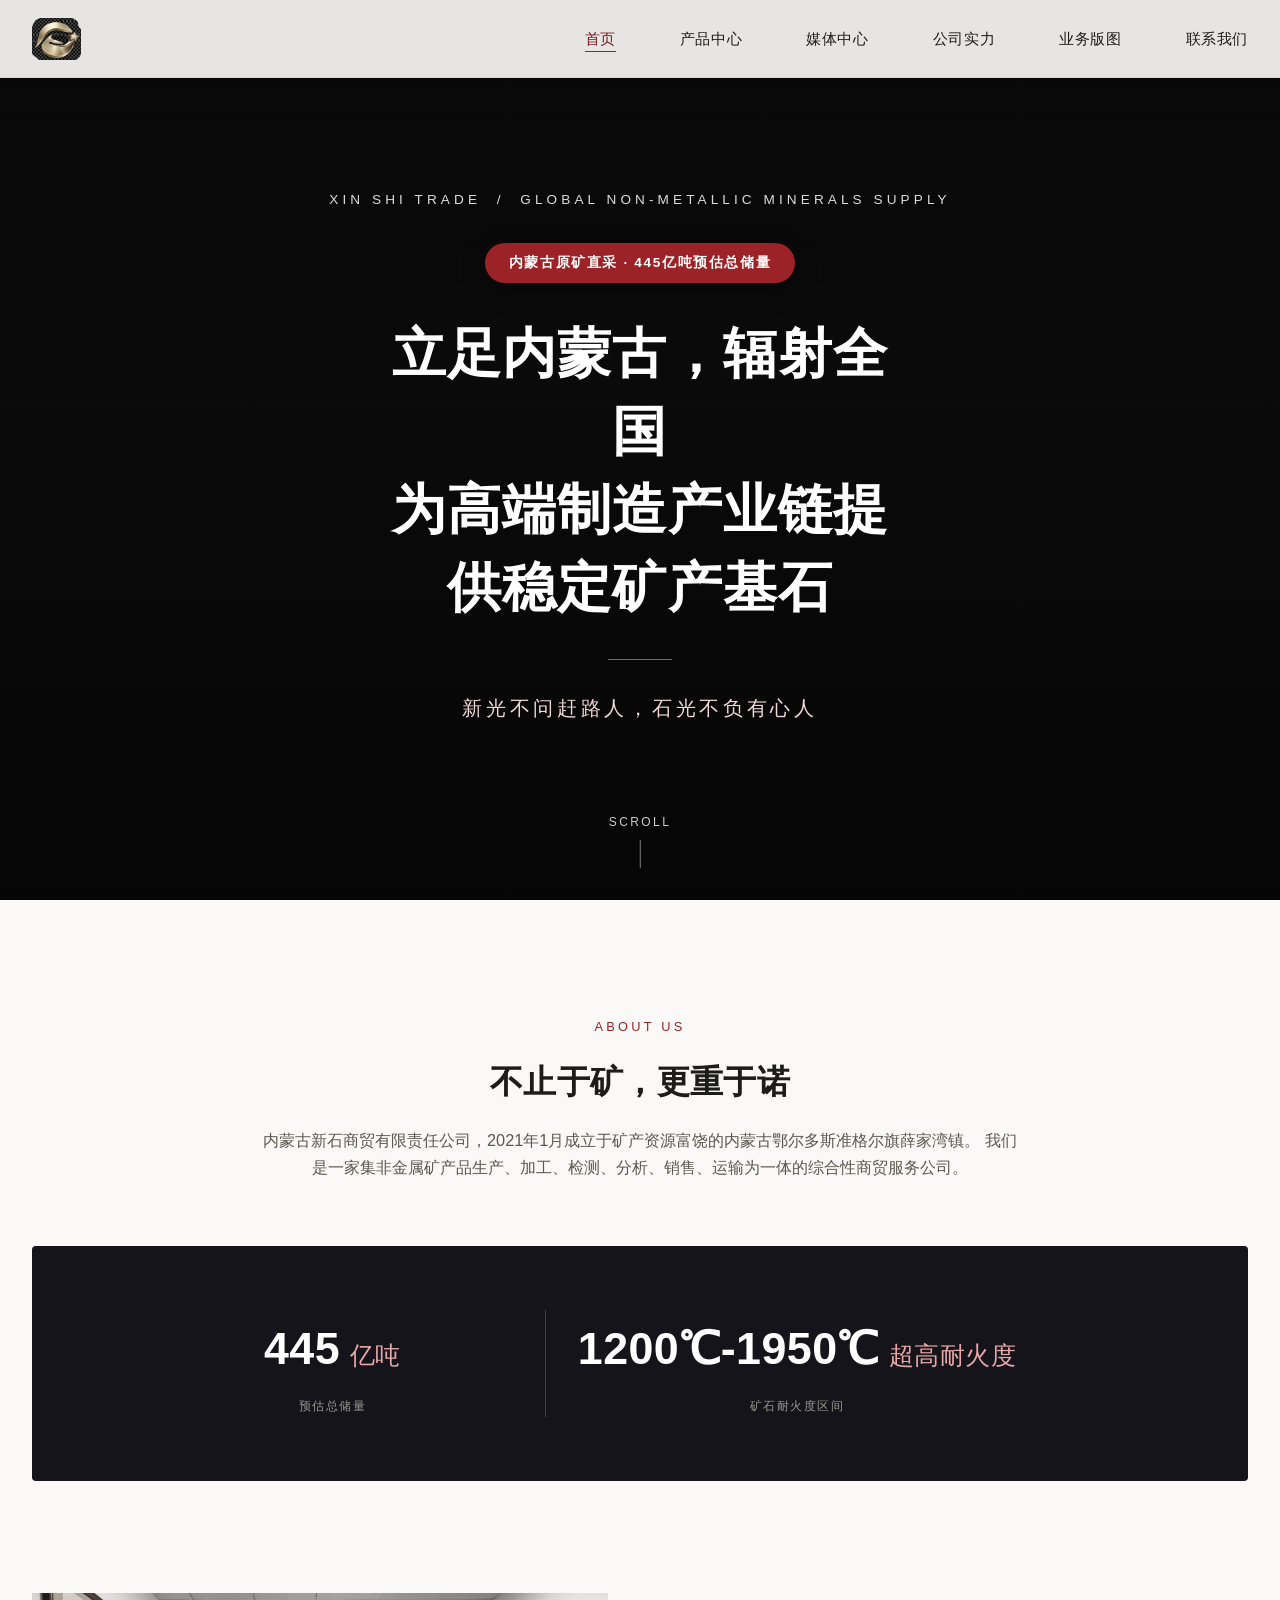
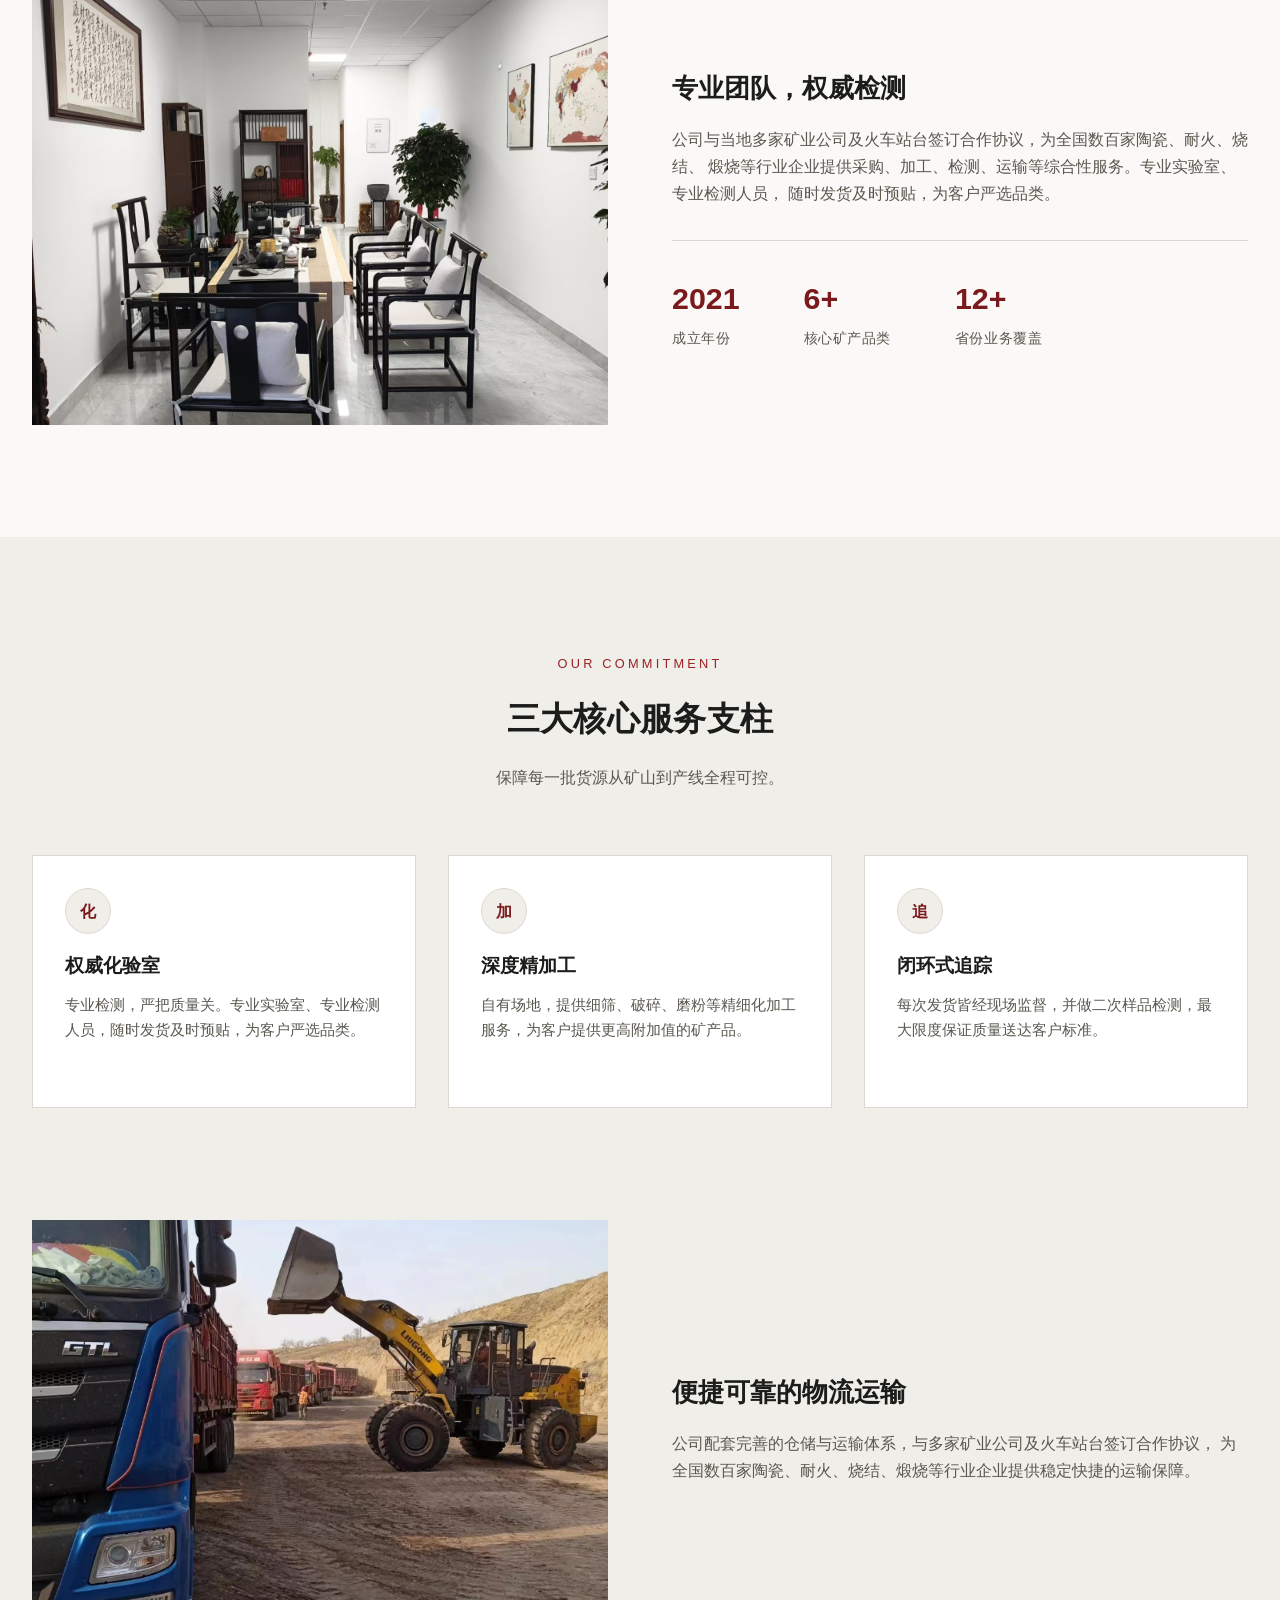
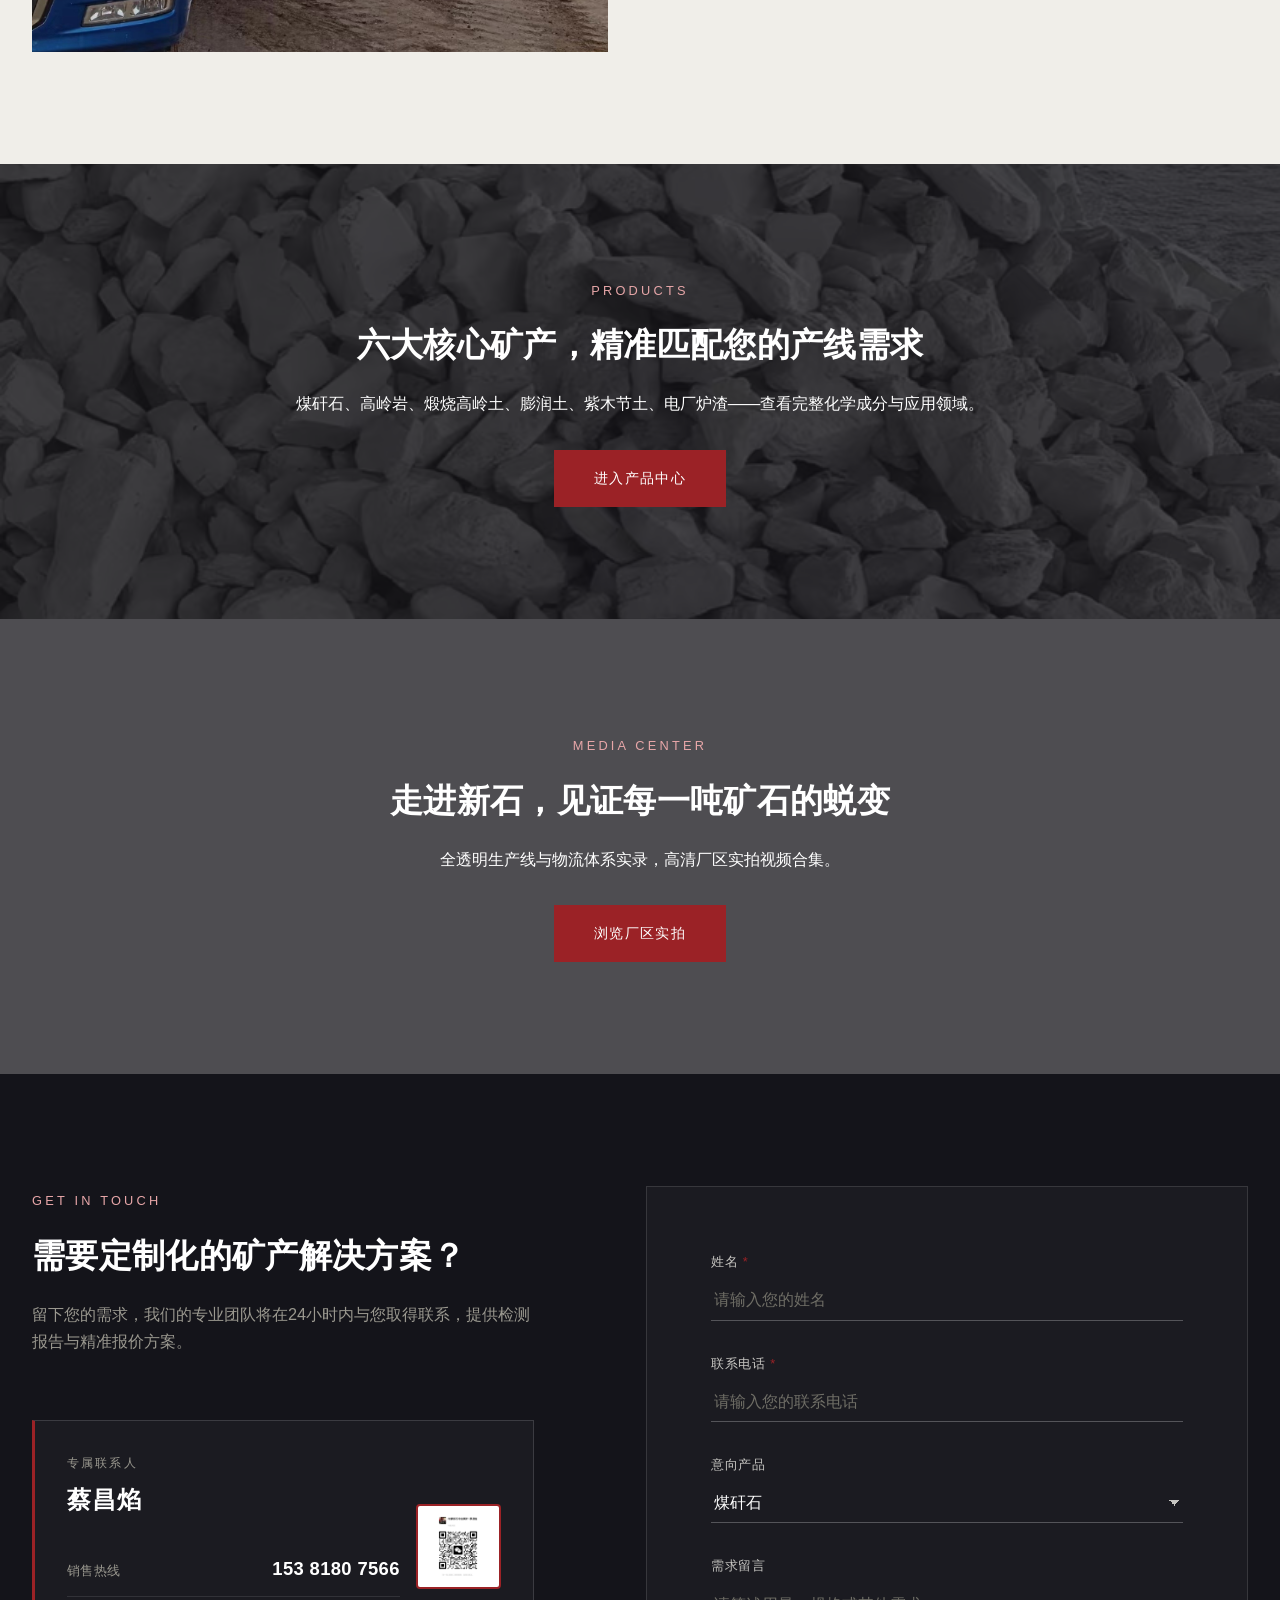
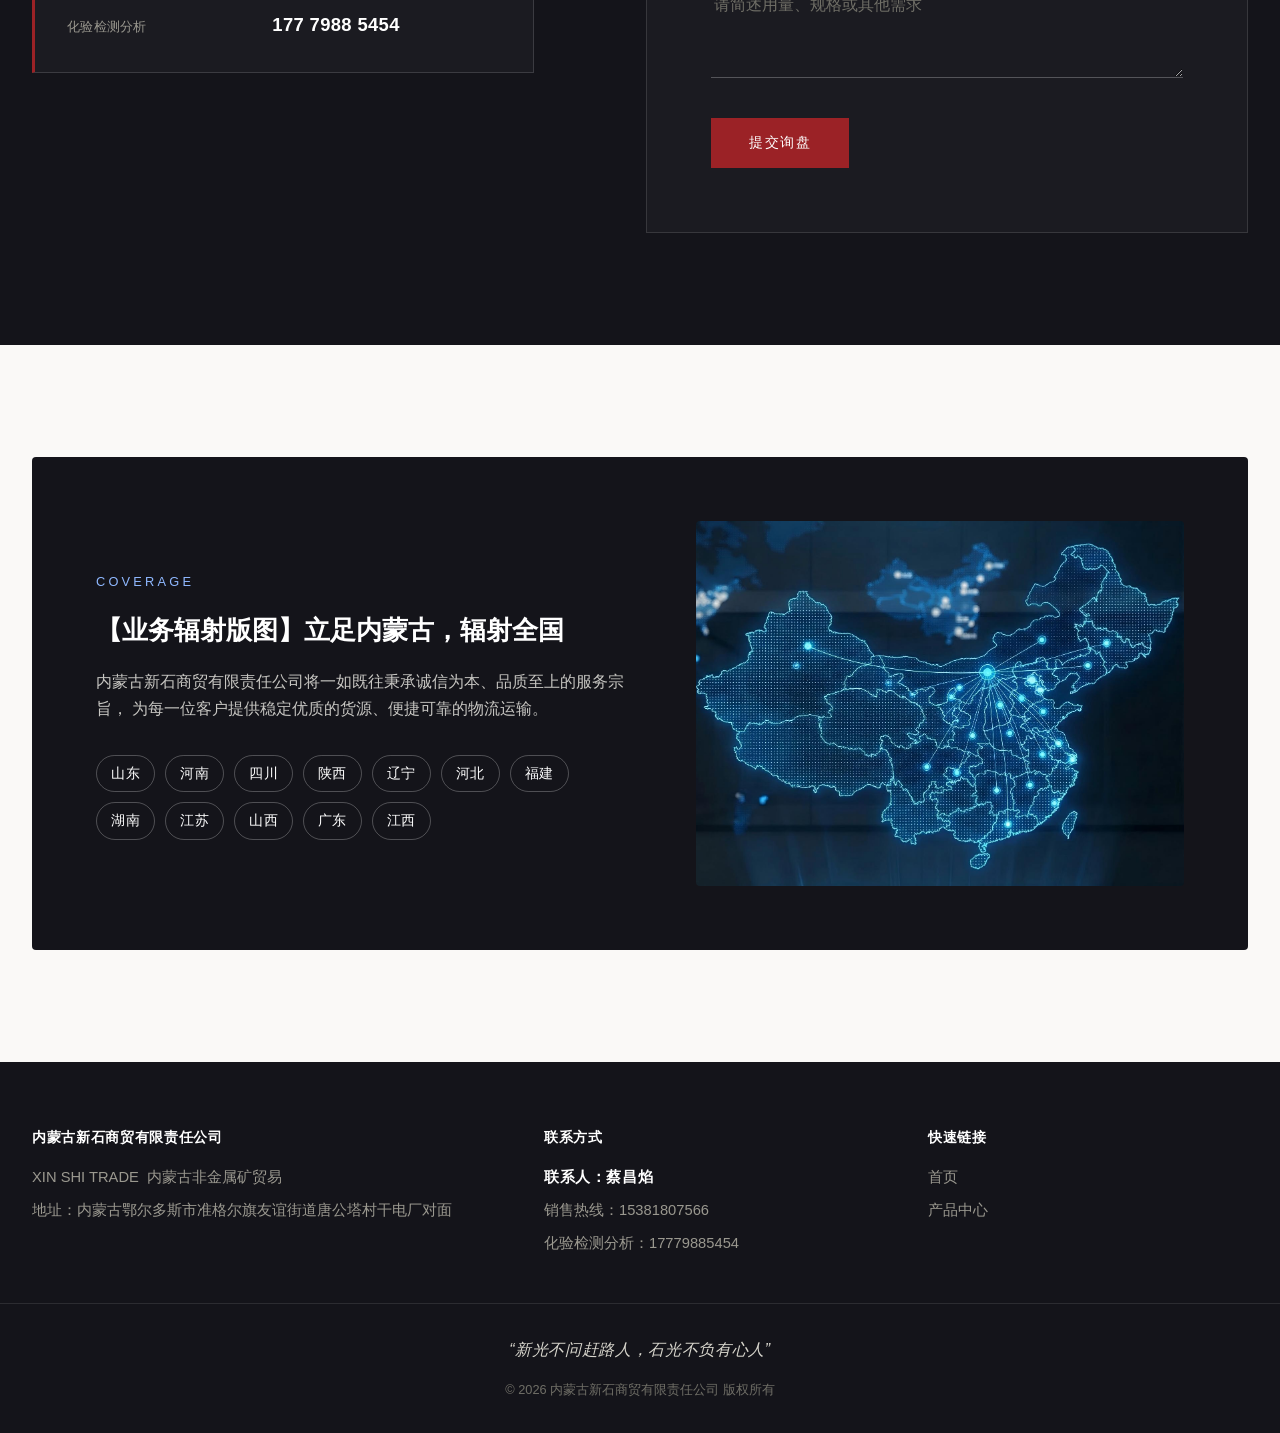
==== Xinshi_Website/index.html @ 37fb2e73 "Fix poster CSS, adjust coverage section order, and force QR code row layout" ====
<!DOCTYPE html>
<html lang="zh-CN">
<head>
<meta charset="UTF-8">
<meta name="viewport" content="width=device-width, initial-scale=1.0">
<title>内蒙古新石商贸 | 非金属矿产一体化供应商</title>
<meta name="description" content="内蒙古新石商贸有限责任公司——立足内蒙古，辐射全国，专注煤系高岭土、膨润土、紫木节土等非金属矿产的生产、加工、检测与运输一体化服务。">
<link rel="icon" href="../images/logo.png">
<link rel="stylesheet" href="styles.css">
</head>
<body>

<header class="site-header">
  <a href="index.html" class="logo">
    <img src="../images/logo.png" alt="新石商贸 Logo">
  </a>
  <nav>
    <ul class="nav-links" id="navLinks">
      <li><a href="index.html" class="active">首页</a></li>
      <li><a href="products.html">产品中心</a></li>
      <li><a href="gallery.html">媒体中心</a></li>
      <li><a href="index.html#strength">公司实力</a></li>
      <li><a href="index.html#coverage">业务版图</a></li>
      <li><a href="index.html#contact">联系我们</a></li>
    </ul>
  </nav>
  <button class="nav-toggle" id="navToggle" aria-label="打开菜单">
    <span></span><span></span><span></span>
  </button>
</header>

<section class="hero-video">
  <video id="heroVideo" autoplay muted loop playsinline
    webkit-playsinline="true" x5-playsinline="true" x5-video-player-type="h5" x5-video-player-fullscreen="false">
    <source src="../videos/promo1.mp4#t=0.001" type="video/mp4">
  </video>
  <div class="hero-content">
    <p class="hero-eyebrow">XIN SHI TRADE &nbsp;/&nbsp; GLOBAL NON-METALLIC MINERALS SUPPLY</p>
    <span class="hero-badge">内蒙古原矿直采 · 445亿吨预估总储量</span>
    <h1 class="hero-title">立足内蒙古，辐射全国<br>为高端制造产业链提供稳定矿产基石</h1>
    <p class="hero-motto">新光不问赶路人，石光不负有心人</p>
  </div>
  <div class="hero-scroll">SCROLL</div>
</section>

<section id="strength">
  <div class="container">
    <div class="section-head reveal">
      <span class="section-eyebrow">About Us</span>
      <h2 class="section-title">不止于矿，更重于诺</h2>
      <p class="section-desc">
        内蒙古新石商贸有限责任公司，2021年1月成立于矿产资源富饶的内蒙古鄂尔多斯准格尔旗薛家湾镇。
        我们是一家集非金属矿产品生产、加工、检测、分析、销售、运输为一体的综合性商贸服务公司。
      </p>
    </div>

    <div class="resource-band reveal">
      <div class="resource-band-inner">
        <div class="resource-item">
          <span class="resource-num">445<span>亿吨</span></span>
          <span class="resource-label">预估总储量</span>
        </div>
        <div class="resource-item">
          <span class="resource-num">1200℃-1950℃<span>超高耐火度</span></span>
          <span class="resource-label">矿石耐火度区间</span>
        </div>
      </div>
    </div>

    <div class="split-row reveal" style="margin-top: var(--space-xl);">
      <div class="split-media">
        <img src="../images/office1.jpg" alt="新石商贸办公环境">
      </div>
      <div class="split-text">
        <h3>专业团队，权威检测</h3>
        <p>
          公司与当地多家矿业公司及火车站台签订合作协议，为全国数百家陶瓷、耐火、烧结、
          煅烧等行业企业提供采购、加工、检测、运输等综合性服务。专业实验室、专业检测人员，
          随时发货及时预贴，为客户严选品类。
        </p>
        <div class="stat-row">
          <div>
            <span class="stat-num">2021</span>
            <span class="stat-label">成立年份</span>
          </div>
          <div>
            <span class="stat-num">6+</span>
            <span class="stat-label">核心矿产品类</span>
          </div>
          <div>
            <span class="stat-num">12+</span>
            <span class="stat-label">省份业务覆盖</span>
          </div>
        </div>
      </div>
    </div>
  </div>
</section>

<section class="section-alt">
  <div class="container">
    <div class="section-head reveal">
      <span class="section-eyebrow">Our Commitment</span>
      <h2 class="section-title">三大核心服务支柱</h2>
      <p class="section-desc">保障每一批货源从矿山到产线全程可控。</p>
    </div>

    <div class="service-grid">
      <div class="service-card reveal">
        <div class="service-icon">化</div>
        <h4>权威化验室</h4>
        <p>专业检测，严把质量关。专业实验室、专业检测人员，随时发货及时预贴，为客户严选品类。</p>
      </div>
      <div class="service-card reveal">
        <div class="service-icon">加</div>
        <h4>深度精加工</h4>
        <p>自有场地，提供细筛、破碎、磨粉等精细化加工服务，为客户提供更高附加值的矿产品。</p>
      </div>
      <div class="service-card reveal">
        <div class="service-icon">追</div>
        <h4>闭环式追踪</h4>
        <p>每次发货皆经现场监督，并做二次样品检测，最大限度保证质量送达客户标准。</p>
      </div>
    </div>

    <div class="split-row reveal" style="margin-top: var(--space-xl);">
      <div class="split-media">
        <img src="../images/truck2.png" alt="新石商贸物流运输车队">
      </div>
      <div class="split-text">
        <h3>便捷可靠的物流运输</h3>
        <p>
          公司配套完善的仓储与运输体系，与多家矿业公司及火车站台签订合作协议，
          为全国数百家陶瓷、耐火、烧结、煅烧等行业企业提供稳定快捷的运输保障。
        </p>
      </div>
    </div>
  </div>
</section>

<section class="cta-banner is-poster" style="background-image: url('../images/ore2.jpg');">
  <span class="section-eyebrow">Products</span>
  <h2 class="section-title">六大核心矿产，精准匹配您的产线需求</h2>
  <p class="section-desc" style="margin-bottom: 2rem;">煤矸石、高岭岩、煅烧高岭土、膨润土、紫木节土、电厂炉渣——查看完整化学成分与应用领域。</p>
  <a href="products.html" class="btn btn-accent">进入产品中心</a>
</section>

<section class="cta-banner is-poster" style="background-image: url('../images/truck4.jpg');">
  <span class="section-eyebrow">Media Center</span>
  <h2 class="section-title">走进新石，见证每一吨矿石的蜕变</h2>
  <p class="section-desc" style="margin-bottom: 2rem;">全透明生产线与物流体系实录，高清厂区实拍视频合集。</p>
  <a href="gallery.html" class="btn btn-accent">浏览厂区实拍</a>
</section>

<section class="contact-section" id="contact">
  <div class="container contact-grid">
    <div class="contact-info reveal">
      <span class="section-eyebrow">Get in Touch</span>
      <h2 class="section-title">需要定制化的矿产解决方案？</h2>
      <p class="section-desc">留下您的需求，我们的专业团队将在24小时内与您取得联系，提供检测报告与精准报价方案。</p>
      <div class="contact-person-card">
        <div class="contact-person-info">
          <span class="contact-person-label">专属联系人</span>
          <span class="contact-person-name">蔡昌焰</span>
          <ul class="contact-phone-list">
            <li><span>销售热线</span><a href="tel:15381807566">153 8180 7566</a></li>
            <li><span>化验检测分析</span><a href="tel:17779885454">177 7988 5454</a></li>
          </ul>
        </div>
        <img class="contact-qr-code" src="../images/liaison.jpg" alt="蔡昌焰微信二维码">
      </div>
    </div>

    <form class="contact-form reveal" action="https://formspree.io/f/YOUR_FORM_ID" method="POST">
      <div class="form-row">
        <label for="cf-name">姓名 <span class="required">*</span></label>
        <input type="text" id="cf-name" name="姓名" placeholder="请输入您的姓名" required>
      </div>
      <div class="form-row">
        <label for="cf-phone">联系电话 <span class="required">*</span></label>
        <input type="tel" id="cf-phone" name="联系电话" placeholder="请输入您的联系电话" required>
      </div>
      <div class="form-row">
        <label for="cf-product">意向产品</label>
        <select id="cf-product" name="意向产品">
          <option value="煤矸石">煤矸石</option>
          <option value="高岭岩">高岭岩</option>
          <option value="煅烧高岭土">煅烧高岭土</option>
          <option value="膨润土">膨润土</option>
          <option value="紫木节土">紫木节土</option>
          <option value="电厂炉渣（高铝质）">电厂炉渣（高铝质）</option>
        </select>
      </div>
      <div class="form-row">
        <label for="cf-message">需求留言</label>
        <textarea id="cf-message" name="需求留言" rows="4" placeholder="请简述用量、规格或其他需求"></textarea>
      </div>
      <button type="submit" class="btn btn-accent form-submit">提交询盘</button>
    </form>
  </div>
</section>

<section id="coverage">
  <div class="container">
    <div class="coverage-panel reveal">
      <div>
        <span class="section-eyebrow">Coverage</span>
        <h3>【业务辐射版图】立足内蒙古，辐射全国</h3>
        <p>
          内蒙古新石商贸有限责任公司将一如既往秉承诚信为本、品质至上的服务宗旨，
          为每一位客户提供稳定优质的货源、便捷可靠的物流运输。
        </p>
        <div class="region-tags">
          <span>山东</span><span>河南</span><span>四川</span><span>陕西</span>
          <span>辽宁</span><span>河北</span><span>福建</span><span>湖南</span>
          <span>江苏</span><span>山西</span><span>广东</span><span>江西</span>
        </div>
      </div>
      <div class="coverage-media">
        <img src="../images/business.jpg" alt="全国物流运输网络">
      </div>
    </div>
  </div>
</section>

<footer class="site-footer">
  <div class="container footer-grid">
    <div>
      <h4>内蒙古新石商贸有限责任公司</h4>
      <p>XIN SHI TRADE&nbsp;&nbsp;内蒙古非金属矿贸易</p>
      <p>地址：内蒙古鄂尔多斯市准格尔旗友谊街道唐公塔村干电厂对面</p>
    </div>
    <div>
      <h4>联系方式</h4>
      <ul>
        <li class="footer-contact-person">联系人：蔡昌焰</li>
        <li>销售热线：15381807566</li>
        <li>化验检测分析：17779885454</li>
      </ul>
    </div>
    <div>
      <h4>快速链接</h4>
      <ul>
        <li><a href="index.html">首页</a></li>
        <li><a href="products.html">产品中心</a></li>
      </ul>
    </div>
  </div>
  <p class="footer-motto">“新光不问赶路人，石光不负有心人”</p>
  <div class="footer-bottom">
    © 2026 内蒙古新石商贸有限责任公司 版权所有
  </div>
</footer>

<script>
  const navToggle = document.getElementById('navToggle');
  const navLinks = document.getElementById('navLinks');
  navToggle.addEventListener('click', () => {
    navLinks.classList.toggle('open');
  });

  const revealObserver = new IntersectionObserver((entries) => {
    entries.forEach((entry) => {
      if (entry.isIntersecting) {
        entry.target.classList.add('is-visible');
        revealObserver.unobserve(entry.target);
      }
    });
  }, { threshold: 0.15, rootMargin: '0px 0px -60px 0px' });

  document.querySelectorAll('.reveal').forEach((el) => revealObserver.observe(el));

  document.addEventListener('WeixinJSBridgeReady', () => {
    const heroVideo = document.getElementById('heroVideo');
    if (heroVideo) heroVideo.play();
  }, false);

  document.body.addEventListener('touchstart', () => {
    const heroVideo = document.getElementById('heroVideo');
    if (heroVideo) heroVideo.play();
  }, { once: true });
</script>
</body>
</html>
---- Xinshi_Website/styles.css ----
/* ============================================================
   新石商贸 (Xin Shi Trade) — Global Stylesheet
   Visual language: Imerys-inspired industrial minimalism —
   generous whitespace, restrained color, large photography.
   ============================================================ */

:root {
  --color-bg: #faf9f7;
  --color-bg-alt: #f0eee9;
  --color-ink: #1c1c1a;
  --color-ink-soft: #5a584f;
  --color-line: #ddd9d0;
  --color-accent: #9b2226;       /* brand red, taken from company brochure */
  --color-accent-dark: #7a1a1d;
  --color-white: #ffffff;

  --font-sans: "Helvetica Neue", "Segoe UI", "PingFang SC", "Microsoft YaHei", Arial, sans-serif;

  --container-max: 1280px;
  --space-xs: 0.5rem;
  --space-sm: 1rem;
  --space-md: 2rem;
  --space-lg: 4rem;
  --space-xl: 7rem;

  --transition: 0.35s cubic-bezier(0.25, 0.1, 0.25, 1);
}

* {
  box-sizing: border-box;
}

html {
  scroll-behavior: smooth;
}

body {
  margin: 0;
  font-family: var(--font-sans);
  color: var(--color-ink);
  background: var(--color-bg);
  line-height: 1.7;
  -webkit-font-smoothing: antialiased;
}

img, video {
  max-width: 100%;
  display: block;
}

a {
  color: inherit;
  text-decoration: none;
}

.container {
  width: 100%;
  max-width: var(--container-max);
  margin: 0 auto;
  padding: 0 var(--space-md);
}

/* ---------------- Header / Navigation ---------------- */

.site-header {
  position: fixed;
  top: 0;
  left: 0;
  right: 0;
  z-index: 1000;
  display: flex;
  align-items: center;
  justify-content: space-between;
  padding: 1.1rem var(--space-md);
  background: rgba(250, 249, 247, 0.92);
  backdrop-filter: blur(8px);
  border-bottom: 1px solid var(--color-line);
  transition: background var(--transition);
}

.site-header .logo img {
  height: 42px;
  width: auto;
}

.nav-links {
  display: flex;
  align-items: center;
  gap: var(--space-lg);
  list-style: none;
  margin: 0;
  padding: 0;
}

.nav-links a {
  font-size: 0.95rem;
  letter-spacing: 0.04em;
  text-transform: uppercase;
  color: var(--color-ink);
  padding-bottom: 4px;
  border-bottom: 1px solid transparent;
  transition: border-color var(--transition), color var(--transition);
}

.nav-links a:hover,
.nav-links a.active {
  border-bottom-color: var(--color-accent);
  color: var(--color-accent-dark);
}

.nav-toggle {
  display: none;
  flex-direction: column;
  gap: 5px;
  background: none;
  border: none;
  cursor: pointer;
  padding: 6px;
}

.nav-toggle span {
  width: 26px;
  height: 2px;
  background: var(--color-ink);
}

/* ---------------- Hero (video) ---------------- */

.hero-video {
  position: relative;
  height: 100vh;
  min-height: 560px;
  width: 100%;
  overflow: hidden;
  background: #0c0c0c;
}

.hero-video video {
  position: absolute;
  top: 50%;
  left: 50%;
  width: 100%;
  height: 100%;
  object-fit: cover;
  transform: translate(-50%, -50%);
}

.hero-video::after {
  content: "";
  position: absolute;
  inset: 0;
  background: linear-gradient(180deg, rgba(0, 0, 0, 0.35) 0%, rgba(0, 0, 0, 0.15) 45%, rgba(0, 0, 0, 0.55) 100%);
}

.hero-content {
  position: relative;
  z-index: 2;
  height: 100%;
  display: flex;
  flex-direction: column;
  align-items: center;
  justify-content: center;
  text-align: center;
  padding: 0 var(--space-md);
  color: var(--color-white);
}

.hero-eyebrow {
  font-size: 0.85rem;
  letter-spacing: 0.3em;
  text-transform: uppercase;
  opacity: 0.85;
  margin-bottom: var(--space-md);
}

.hero-title {
  font-size: clamp(1.7rem, 4.2vw, 3.4rem);
  font-weight: 600;
  letter-spacing: 0.02em;
  max-width: 18ch;
  margin: 0;
  line-height: 1.45;
}

.hero-motto {
  margin: var(--space-md) 0 0;
  font-size: clamp(1.05rem, 1.6vw, 1.4rem);
  letter-spacing: 0.18em;
  font-weight: 300;
  color: #f1d9da;
  position: relative;
  padding-top: var(--space-md);
}

.hero-motto::before {
  content: "";
  position: absolute;
  top: 0;
  left: 50%;
  transform: translateX(-50%);
  width: 64px;
  height: 1px;
  background: rgba(255, 255, 255, 0.4);
}

.hero-scroll {
  position: absolute;
  bottom: var(--space-md);
  left: 50%;
  transform: translateX(-50%);
  z-index: 2;
  color: var(--color-white);
  font-size: 0.75rem;
  letter-spacing: 0.2em;
  text-transform: uppercase;
  opacity: 0.8;
  display: flex;
  flex-direction: column;
  align-items: center;
  gap: 0.5rem;
}

.hero-scroll::after {
  content: "";
  width: 1px;
  height: 28px;
  background: rgba(255, 255, 255, 0.6);
  animation: scrollPulse 1.8s ease-in-out infinite;
}

@keyframes scrollPulse {
  0% { transform: scaleY(0.2); opacity: 0.3; transform-origin: top; }
  50% { transform: scaleY(1); opacity: 1; transform-origin: top; }
  100% { transform: scaleY(0.2); opacity: 0.3; transform-origin: bottom; }
}

.hero-badge {
  display: inline-block;
  background: var(--color-accent);
  color: var(--color-white);
  padding: 0.55rem 1.5rem;
  border-radius: 999px;
  font-size: 0.85rem;
  font-weight: 600;
  letter-spacing: 0.12em;
  margin-bottom: var(--space-md);
  box-shadow: 0 8px 24px rgba(0, 0, 0, 0.25);
}

/* ---------------- Scroll reveal ---------------- */

.reveal {
  opacity: 0;
  transform: translateY(28px);
  transition: opacity 0.8s cubic-bezier(0.25, 0.1, 0.25, 1), transform 0.8s cubic-bezier(0.25, 0.1, 0.25, 1);
}

.reveal.is-visible {
  opacity: 1;
  transform: translateY(0);
}

.reveal-stagger.is-visible > * {
  animation: none;
}

@media (prefers-reduced-motion: reduce) {
  .reveal {
    opacity: 1;
    transform: none;
    transition: none;
  }
}

/* ---------------- Section scaffolding ---------------- */

section {
  padding: var(--space-xl) 0;
}

.section-alt {
  background: var(--color-bg-alt);
}

.section-head {
  max-width: 760px;
  margin: 0 auto var(--space-lg);
  text-align: center;
}

.section-eyebrow {
  display: inline-block;
  font-size: 0.8rem;
  letter-spacing: 0.25em;
  text-transform: uppercase;
  color: var(--color-accent);
  margin-bottom: var(--space-sm);
}

.section-title {
  font-size: clamp(1.5rem, 2.6vw, 2.3rem);
  font-weight: 600;
  margin: 0 0 var(--space-sm);
  letter-spacing: 0.01em;
}

.section-desc {
  color: var(--color-ink-soft);
  font-size: 1.02rem;
}

/* ---------------- About / Strength split ---------------- */

.split-row {
  display: grid;
  grid-template-columns: 1fr 1fr;
  gap: var(--space-lg);
  align-items: center;
}

.split-row.reverse .split-media {
  order: 2;
}

.split-media img {
  width: 100%;
  height: 100%;
  object-fit: cover;
  aspect-ratio: 4 / 3;
}

.split-text h3 {
  font-size: 1.6rem;
  font-weight: 600;
  margin: 0 0 var(--space-sm);
}

.split-text p {
  color: var(--color-ink-soft);
}

.stat-row {
  display: flex;
  gap: var(--space-lg);
  margin-top: var(--space-md);
  padding-top: var(--space-md);
  border-top: 1px solid var(--color-line);
}

.stat-row .stat-num {
  font-size: 1.9rem;
  font-weight: 700;
  color: var(--color-accent-dark);
  display: block;
}

.stat-row .stat-label {
  font-size: 0.85rem;
  color: var(--color-ink-soft);
  letter-spacing: 0.04em;
}

/* ---------------- Resource stat band ---------------- */

.resource-band {
  background: #14141a;
  color: var(--color-white);
  padding: var(--space-lg) var(--space-md);
  margin: var(--space-lg) 0 0;
  border-radius: 4px;
}

.resource-band-inner {
  display: flex;
  justify-content: center;
  align-items: center;
  gap: var(--space-xl);
  flex-wrap: wrap;
  text-align: center;
}

.resource-item {
  padding: 0 var(--space-md);
  position: relative;
}

.resource-item + .resource-item {
  border-left: 1px solid rgba(255, 255, 255, 0.18);
}

.resource-item .resource-num {
  display: block;
  font-size: clamp(1.8rem, 4vw, 2.8rem);
  font-weight: 700;
  letter-spacing: 0.01em;
  color: var(--color-white);
}

.resource-item .resource-num span {
  color: #e7a6a8;
  font-weight: 500;
  font-size: 0.55em;
  margin-left: 0.4em;
}

.resource-item .resource-label {
  display: block;
  margin-top: 0.6rem;
  font-size: 0.78rem;
  letter-spacing: 0.12em;
  text-transform: uppercase;
  color: #9a988f;
}

/* ---------------- Service pillars ---------------- */

.service-grid {
  display: grid;
  grid-template-columns: repeat(3, 1fr);
  gap: var(--space-md);
}

.service-card {
  background: var(--color-white);
  border: 1px solid var(--color-line);
  padding: var(--space-md) var(--space-md) var(--space-lg);
  text-align: left;
  transition: box-shadow var(--transition), transform var(--transition);
}

.service-card:hover {
  box-shadow: 0 18px 40px rgba(0, 0, 0, 0.07);
  transform: translateY(-3px);
}

.service-icon {
  width: 46px;
  height: 46px;
  border-radius: 50%;
  background: var(--color-bg-alt);
  border: 1px solid var(--color-line);
  display: flex;
  align-items: center;
  justify-content: center;
  font-weight: 700;
  color: var(--color-accent-dark);
  margin-bottom: var(--space-sm);
}

.service-card h4 {
  font-size: 1.2rem;
  font-weight: 700;
  margin: 0 0 0.6rem;
  color: var(--color-ink);
}

.service-card p {
  color: var(--color-ink-soft);
  font-size: 0.92rem;
  margin: 0;
}

/* ---------------- Coverage map / logistics ---------------- */

.coverage-panel {
  background: #14141a;
  color: var(--color-white);
  border-radius: 4px;
  padding: var(--space-lg);
  display: grid;
  grid-template-columns: 1.1fr 1fr;
  gap: var(--space-lg);
  align-items: center;
}

.coverage-panel .section-eyebrow {
  color: #8fb8ff;
}

.coverage-panel h3 {
  font-size: 1.6rem;
  margin: 0 0 var(--space-sm);
  font-weight: 600;
}

.coverage-panel p {
  color: #c7c6c2;
}

.region-tags {
  display: flex;
  flex-wrap: wrap;
  gap: 0.6rem;
  margin-top: var(--space-md);
}

.region-tags span {
  border: 1px solid rgba(255, 255, 255, 0.25);
  padding: 0.4rem 0.9rem;
  font-size: 0.85rem;
  border-radius: 999px;
  letter-spacing: 0.02em;
  transition: background var(--transition), border-color var(--transition), transform var(--transition);
}

.region-tags span:hover {
  background: var(--color-accent);
  border-color: var(--color-accent);
  transform: translateY(-2px);
}

.resource-item {
  transition: transform var(--transition);
}

.resource-item:hover {
  transform: translateY(-4px);
}

.coverage-media {
  aspect-ratio: 4 / 3;
  overflow: hidden;
  border-radius: 4px;
}

.coverage-media img {
  width: 100%;
  height: 100%;
  object-fit: cover;
}

/* ---------------- CTA banner ---------------- */

.cta-banner {
  text-align: center;
  padding: var(--space-lg) var(--space-md);
}

.cta-banner.is-poster {
  position: relative;
  background-size: cover;
  background-position: center;
  background-repeat: no-repeat;
  padding: var(--space-xl) var(--space-md);
  color: var(--color-white);
  z-index: 1;
}

.cta-banner.is-poster::before {
  content: "";
  position: absolute;
  inset: 0;
  background: rgba(20, 20, 26, 0.75); /* 深色高级灰遮罩 */
  z-index: -1;
}

.cta-banner.is-poster .section-eyebrow {
  color: #e7a6a8;
}

.cta-banner.is-poster .section-title,
.cta-banner.is-poster .section-desc {
  color: var(--color-white) !important;
}

.btn {
  display: inline-block;
  padding: 0.95rem 2.4rem;
  border: 1px solid var(--color-ink);
  font-size: 0.9rem;
  letter-spacing: 0.1em;
  text-transform: uppercase;
  transition: background var(--transition), color var(--transition);
}

.btn:hover {
  background: var(--color-ink);
  color: var(--color-white);
}

.btn-accent {
  border-color: var(--color-accent);
  background: var(--color-accent);
  color: var(--color-white);
}

.btn-accent:hover {
  background: var(--color-accent-dark);
  border-color: var(--color-accent-dark);
}

/* ---------------- Contact section (B2B inquiry form) ---------------- */

.contact-section {
  background: #14141a;
  color: #c7c6c2;
}

.contact-grid {
  display: grid;
  grid-template-columns: 1fr 1.2fr;
  gap: var(--space-xl);
  align-items: start;
}

.contact-info .section-eyebrow {
  color: #e7a6a8;
}

.contact-info .section-title {
  color: var(--color-white);
}

.contact-info .section-desc {
  color: #9a988f;
}

.contact-person-card {
  margin-top: var(--space-lg);
  padding: var(--space-md);
  border: 1px solid rgba(255, 255, 255, 0.14);
  border-left: 3px solid var(--color-accent);
  background: rgba(255, 255, 255, 0.03);
  display: flex;
  flex-direction: row !important; /* 强制横向排版 */
  justify-content: space-between;
  align-items: center;
  gap: 1rem;
}

.contact-person-info {
  flex: 1;
  min-width: 0;
}

.contact-qr-code {
  width: 85px;
  height: 85px;
  flex-shrink: 0; /* 核心：防止二维码在窄屏被压缩或换行 */
  object-fit: contain;
  background: var(--color-white);
  border: 2px solid var(--color-accent);
  border-radius: 4px;
  padding: 4px;
}

.contact-person-label {
  display: block;
  font-size: 0.75rem;
  letter-spacing: 0.18em;
  text-transform: uppercase;
  color: #9a988f;
  margin-bottom: 0.4rem;
}

.contact-person-name {
  display: block;
  font-size: 1.5rem;
  font-weight: 700;
  color: var(--color-white);
  letter-spacing: 0.04em;
}

.contact-phone-list {
  list-style: none;
  padding: 0;
  margin: var(--space-md) 0 0;
  display: flex;
  flex-direction: column;
  gap: 0.75rem;
}

.contact-phone-list li {
  display: flex;
  justify-content: space-between;
  align-items: baseline;
  padding-top: 0.75rem;
  border-top: 1px solid rgba(255, 255, 255, 0.1);
}

.contact-phone-list li:first-child {
  border-top: none;
  padding-top: 0;
}

.contact-phone-list span {
  font-size: 0.82rem;
  color: #9a988f;
  letter-spacing: 0.02em;
}

.contact-phone-list a {
  font-size: 1.15rem;
  font-weight: 700;
  color: var(--color-white);
  letter-spacing: 0.02em;
  transition: color var(--transition);
}

.contact-phone-list a:hover {
  color: #e7a6a8;
}

.contact-form {
  display: flex;
  flex-direction: column;
  gap: var(--space-md);
  background: rgba(255, 255, 255, 0.03);
  border: 1px solid rgba(255, 255, 255, 0.12);
  padding: var(--space-lg);
}

.form-row {
  display: flex;
  flex-direction: column;
  gap: 0.5rem;
}

.form-row label {
  font-size: 0.8rem;
  letter-spacing: 0.06em;
  color: #c7c6c2;
}

.form-row .required {
  color: var(--color-accent);
}

.form-row input,
.form-row select,
.form-row textarea {
  width: 100%;
  background: transparent;
  border: none;
  border-bottom: 1px solid rgba(255, 255, 255, 0.25);
  padding: 0.65rem 0.2rem;
  font-size: 0.98rem;
  font-family: inherit;
  color: var(--color-white);
  transition: border-color var(--transition);
  resize: vertical;
}

.form-row select {
  appearance: none;
  background-image: linear-gradient(45deg, transparent 50%, #c7c6c2 50%), linear-gradient(135deg, #c7c6c2 50%, transparent 50%);
  background-position: calc(100% - 8px) center, calc(100% - 3px) center;
  background-size: 6px 6px, 6px 6px;
  background-repeat: no-repeat;
}

.form-row select option {
  color: var(--color-ink);
}

.form-row input::placeholder,
.form-row textarea::placeholder {
  color: #6f6e66;
}

.form-row input:focus,
.form-row select:focus,
.form-row textarea:focus {
  outline: none;
  border-bottom-color: var(--color-accent);
}

.form-submit {
  align-self: flex-start;
  margin-top: var(--space-xs);
  border: none;
}

/* ---------------- Footer ---------------- */

.site-footer {
  background: #14141a;
  color: #c7c6c2;
  padding: var(--space-lg) 0 var(--space-md);
  font-size: 0.92rem;
}

.footer-grid {
  display: grid;
  grid-template-columns: 1.4fr 1fr 1fr;
  gap: var(--space-lg);
}

.footer-grid h4 {
  color: var(--color-white);
  font-weight: 600;
  letter-spacing: 0.05em;
  margin: 0 0 var(--space-sm);
  text-transform: uppercase;
  font-size: 0.85rem;
}

.footer-grid p,
.footer-grid li {
  color: #9a988f;
  margin: 0 0 0.5rem;
}

.footer-contact-person {
  color: var(--color-white) !important;
  font-weight: 600;
  letter-spacing: 0.04em;
}

.footer-grid ul {
  list-style: none;
  padding: 0;
}

.footer-motto {
  margin-top: var(--space-md);
  padding: var(--space-md) var(--space-md) 0;
  border-top: 1px solid rgba(255, 255, 255, 0.1);
  text-align: center;
  font-size: 1rem;
  letter-spacing: 0.04em;
  color: #d8d6cd;
  font-style: italic;
}

.footer-bottom {
  margin-top: var(--space-sm);
  text-align: center;
  font-size: 0.8rem;
  color: #6f6e66;
}

/* ============================================================
   Products page
   ============================================================ */

.page-hero {
  padding: 9.5rem var(--space-md) var(--space-xl);
  text-align: center;
  background: var(--color-bg-alt);
}

.page-hero-title {
  max-width: 880px;
  margin: 0 auto;
  font-size: clamp(1.4rem, 3vw, 2.1rem);
  font-weight: 600;
  line-height: 1.6;
  letter-spacing: 0.01em;
}

.page-hero-title::before {
  content: "";
  display: block;
  width: 56px;
  height: 3px;
  background: var(--color-accent);
  margin: 0 auto var(--space-md);
}

.page-hero-sub {
  max-width: 640px;
  margin: var(--space-md) auto 0;
  color: var(--color-ink-soft);
  font-size: 1.02rem;
}

/* ---------------- Application scenarios ---------------- */

.scenario-grid {
  display: grid;
  grid-template-columns: repeat(2, 1fr);
  gap: var(--space-md);
  margin-bottom: var(--space-xl);
}

.scenario-card {
  background: var(--color-white);
  border: 1px solid var(--color-line);
  border-top: 3px solid var(--color-accent);
  padding: var(--space-lg) var(--space-md);
}

.scenario-card .scenario-index {
  display: inline-block;
  font-size: 0.78rem;
  letter-spacing: 0.18em;
  text-transform: uppercase;
  color: var(--color-accent);
  margin-bottom: var(--space-sm);
}

.scenario-card h3 {
  font-size: 1.45rem;
  font-weight: 700;
  margin: 0 0 var(--space-sm);
  color: var(--color-ink);
}

.scenario-card p {
  color: var(--color-ink-soft);
  font-size: 0.96rem;
  margin: 0;
}

/* ---------------- Product grid ---------------- */

.product-grid {
  display: grid;
  grid-template-columns: repeat(2, 1fr);
  gap: var(--space-lg) var(--space-md);
}

.product-card {
  background: var(--color-white);
  border: 1px solid var(--color-line);
  overflow: hidden;
  display: flex;
  flex-direction: column;
  transition: box-shadow var(--transition), transform var(--transition);
}

.product-card:hover {
  box-shadow: 0 18px 40px rgba(0, 0, 0, 0.08);
  transform: translateY(-3px);
}

.product-card .card-media {
  position: relative;
  overflow: hidden;
  background: var(--color-bg-alt);
}

.product-card .card-media img {
  width: 100%;
  height: auto;
  transition: transform 0.6s ease;
}

.product-card:hover .card-media img {
  transform: scale(1.05);
}

.card-index {
  position: absolute;
  top: var(--space-sm);
  left: var(--space-sm);
  width: 34px;
  height: 34px;
  border-radius: 50%;
  background: rgba(255, 255, 255, 0.92);
  color: var(--color-accent-dark);
  display: flex;
  align-items: center;
  justify-content: center;
  font-weight: 700;
  font-size: 0.95rem;
}

.card-body {
  padding: var(--space-md);
  display: flex;
  flex-direction: column;
  gap: var(--space-sm);
  flex: 1;
}

.card-body h3 {
  font-size: 1.3rem;
  font-weight: 700;
  margin: 0;
  color: var(--color-accent-dark);
}

.card-body .card-tag {
  font-size: 0.78rem;
  letter-spacing: 0.08em;
  text-transform: uppercase;
  color: var(--color-ink-soft);
}

.card-body .card-desc {
  color: var(--color-ink-soft);
  font-size: 0.95rem;
  margin: 0;
}

/* ---------------- Chemical data cards (replaces plain tables) ---------------- */

.chem-card {
  margin-top: var(--space-xs);
  padding-top: var(--space-sm);
  border-top: 1px solid var(--color-line);
  display: grid;
  grid-template-columns: 1fr auto;
  gap: var(--space-md);
  align-items: start;
}

.chem-caption {
  grid-column: 1 / -1;
  font-size: 0.72rem;
  letter-spacing: 0.12em;
  text-transform: uppercase;
  color: var(--color-ink-soft);
  margin: 0 0 0.2rem;
}

.chem-bars {
  display: flex;
  flex-direction: column;
  gap: 0.5rem;
}

.chem-bar-row {
  display: grid;
  grid-template-columns: 92px 1fr 44px;
  align-items: center;
  gap: 0.6rem;
}

.chem-bar-row.is-key .chem-label,
.chem-bar-row.is-key .chem-val {
  color: var(--color-accent-dark);
  font-weight: 700;
}

.chem-label {
  font-size: 0.78rem;
  color: var(--color-ink-soft);
  letter-spacing: 0.01em;
}

.chem-bar-track {
  position: relative;
  height: 7px;
  border-radius: 999px;
  background: var(--color-bg-alt);
  border: 1px solid var(--color-line);
  overflow: hidden;
}

.chem-bar-fill {
  position: absolute;
  inset: 0;
  width: 0;
  border-radius: 999px;
  background: linear-gradient(90deg, var(--color-accent) 0%, var(--color-accent-dark) 100%);
  transition: width 1.1s cubic-bezier(0.25, 0.1, 0.25, 1);
}

.chem-bar-row.is-key .chem-bar-fill {
  background: linear-gradient(90deg, #c93f43 0%, var(--color-accent-dark) 100%);
}

.is-visible .chem-bar-fill {
  width: var(--val, 0%);
}

.chem-val {
  font-size: 0.85rem;
  font-weight: 600;
  text-align: right;
  font-variant-numeric: tabular-nums;
  color: var(--color-ink);
}

.chem-whiteness {
  display: flex;
  flex-direction: column;
  align-items: center;
  justify-content: center;
  text-align: center;
  flex: 0 0 auto;
}

.chem-whiteness-ring {
  --p: 0;
  width: 92px;
  height: 92px;
  border-radius: 50%;
  display: flex;
  align-items: center;
  justify-content: center;
  background: conic-gradient(var(--color-bg-alt) 0 100%);
  position: relative;
  transition: background 1.2s cubic-bezier(0.25, 0.1, 0.25, 1);
}

.is-visible .chem-whiteness-ring {
  background: conic-gradient(var(--color-accent) calc(var(--p) * 1%), var(--color-bg-alt) 0);
}

.chem-whiteness-ring::before {
  content: "";
  position: absolute;
  inset: 7px;
  border-radius: 50%;
  background: var(--color-white);
}

.chem-whiteness-ring span {
  position: relative;
  z-index: 1;
  font-size: 1.3rem;
  font-weight: 700;
  color: var(--color-accent-dark);
}

.chem-whiteness small {
  display: block;
  margin-top: 0.5rem;
  font-size: 0.72rem;
  letter-spacing: 0.04em;
  color: var(--color-ink-soft);
  max-width: 9ch;
}

/* ---------------- Video gallery ---------------- */

.video-gallery {
  display: grid;
  grid-template-columns: repeat(2, 1fr);
  gap: var(--space-md);
}

.video-card {
  background: #14141a;
  border-radius: 4px;
  overflow: hidden;
}

.video-card video {
  width: 100%;
  max-height: 75vh;
  object-fit: contain;
  background: #000;
}

.video-caption {
  padding: var(--space-sm) var(--space-md);
  color: #c7c6c2;
  font-size: 0.88rem;
  letter-spacing: 0.03em;
}

/* ---------------- Video carousel (products page) ---------------- */

.video-carousel {
  display: flex;
  gap: var(--space-md);
  overflow-x: auto;
  -webkit-overflow-scrolling: touch;
  scroll-snap-type: x proximity;
  padding: 0 0 var(--space-sm);
  scrollbar-width: none;
  -ms-overflow-style: none;
}

.video-carousel::-webkit-scrollbar {
  display: none;
  height: 0;
}

.video-carousel-item {
  flex: 0 0 auto;
  flex-shrink: 0;
  width: min(380px, 78vw);
  scroll-snap-align: start;
}

.video-carousel-item .video-card {
  height: 100%;
}

.carousel-cta {
  text-align: center;
  margin-top: var(--space-lg);
}

/* ---------------- Full gallery wall (gallery.html) ---------------- */

.full-gallery-grid {
  display: grid;
  grid-template-columns: repeat(auto-fill, minmax(300px, 1fr));
  gap: var(--space-md);
}

.gallery-tag {
  display: inline-block;
  font-size: 0.72rem;
  letter-spacing: 0.1em;
  text-transform: uppercase;
  color: var(--color-accent);
  margin-bottom: 0.3rem;
}

/* ============================================================
   Responsive
   ============================================================ */

@media (max-width: 980px) {
  .split-row,
  .coverage-panel,
  .contact-grid {
    grid-template-columns: 1fr;
  }

  .contact-form {
    padding: var(--space-md);
  }

  .split-row.reverse .split-media {
    order: 0;
  }

  .product-grid,
  .service-grid,
  .scenario-grid {
    grid-template-columns: 1fr;
  }

  .footer-grid {
    grid-template-columns: 1fr;
    gap: var(--space-md);
  }

  .resource-band-inner {
    gap: var(--space-md);
  }

  .resource-item {
    flex: 1 1 220px;
  }

  .resource-item + .resource-item {
    border-left: none;
    border-top: 1px solid rgba(255, 255, 255, 0.18);
    padding-top: var(--space-md);
  }
}

@media (max-width: 760px) {
  .nav-links {
    position: fixed;
    top: 70px;
    left: 0;
    right: 0;
    background: var(--color-bg);
    flex-direction: column;
    align-items: flex-start;
    gap: var(--space-md);
    padding: var(--space-md);
    border-bottom: 1px solid var(--color-line);
    transform: translateY(-110%);
    opacity: 0;
    pointer-events: none;
    transition: transform var(--transition), opacity var(--transition);
  }

  .nav-links.open {
    transform: translateY(0);
    opacity: 1;
    pointer-events: auto;
  }

  .nav-toggle {
    display: flex;
  }

  .hero-title {
    max-width: 22ch;
  }

  .video-gallery,
  .full-gallery-grid {
    grid-template-columns: 1fr;
  }

  .video-carousel-item {
    width: min(320px, 82vw);
  }

  .coverage-panel {
    padding: var(--space-md);
  }

  .stat-row {
    flex-wrap: wrap;
    gap: var(--space-md);
  }

  section {
    padding: var(--space-lg) 0;
  }

  .page-hero {
    padding-top: 7.5rem;
  }

  .chem-card {
    grid-template-columns: 1fr;
  }

  .chem-whiteness {
    flex-direction: row;
    justify-content: flex-start;
    gap: var(--space-sm);
    text-align: left;
  }

  .chem-whiteness small {
    max-width: none;
    margin-top: 0;
  }

  .hero-motto {
    letter-spacing: 0.1em;
  }

  .contact-qr-code {
    width: 70px;
    height: 70px;
  }
}
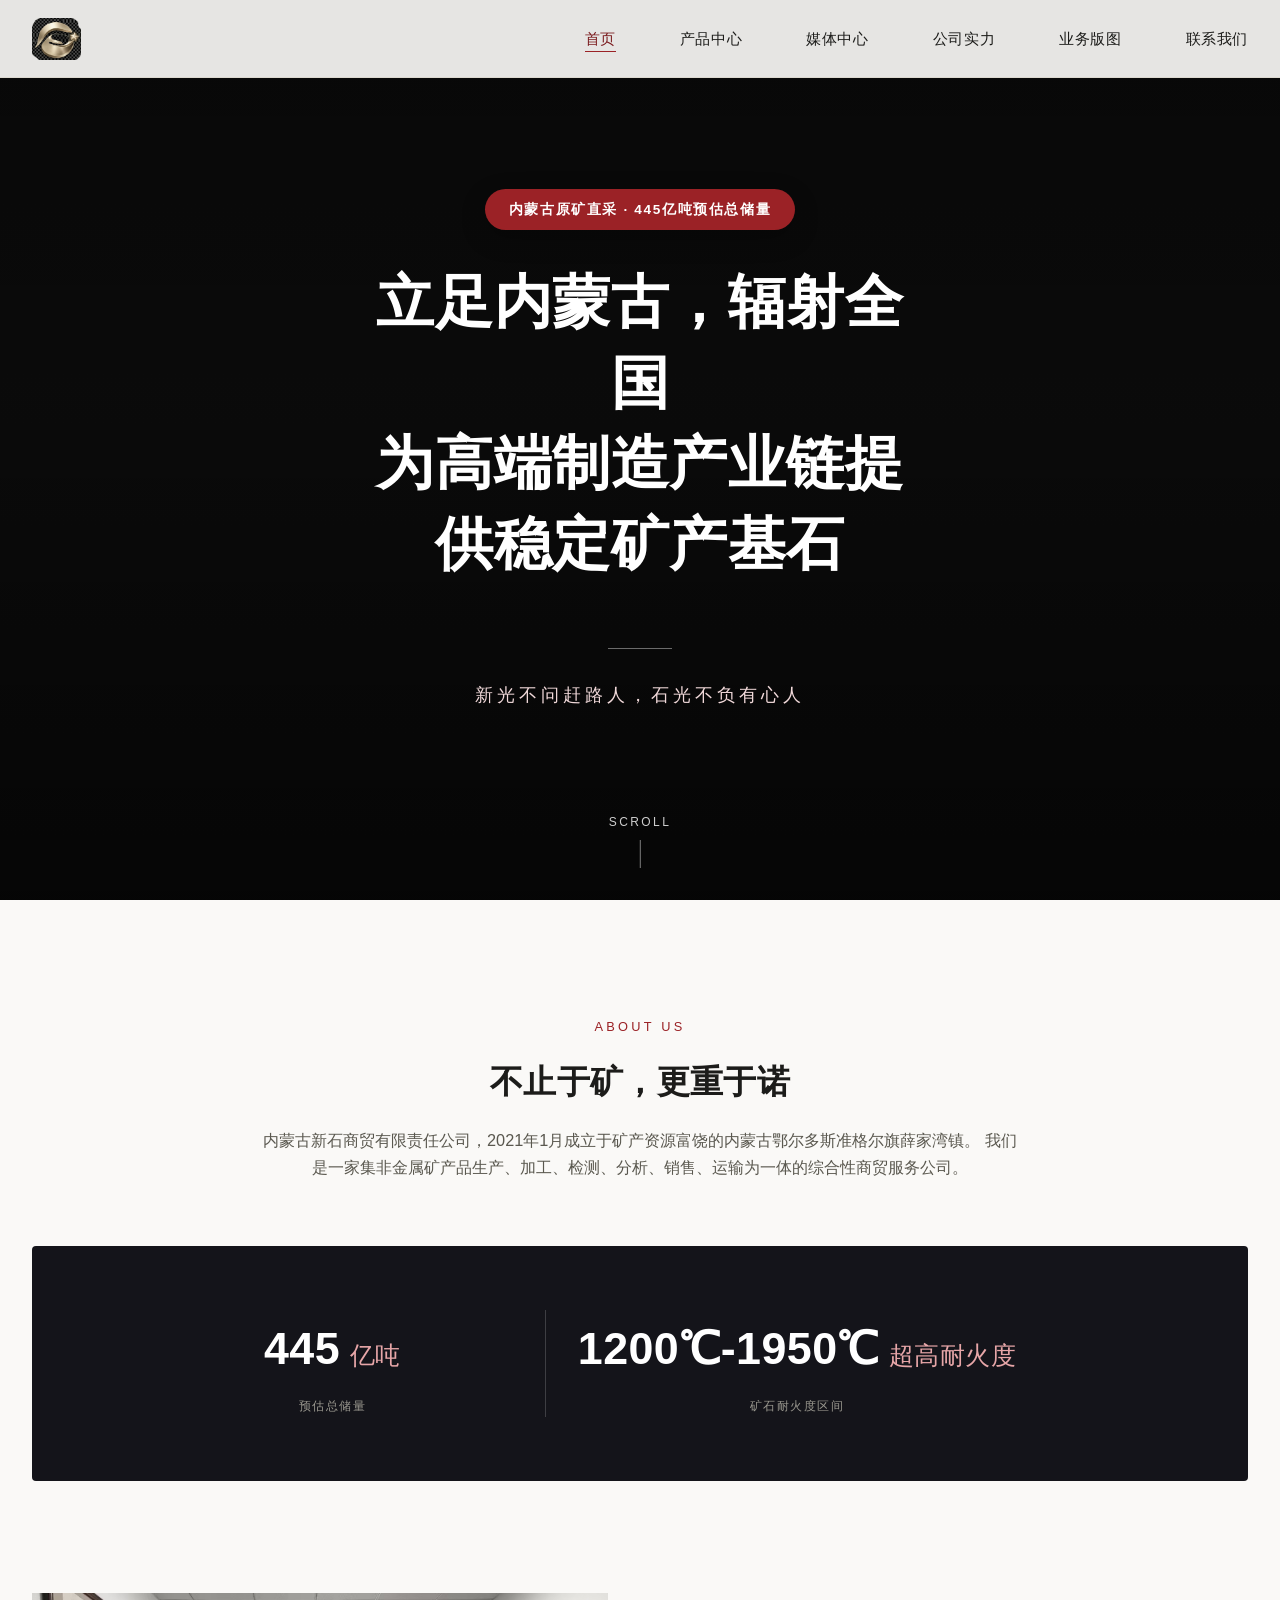
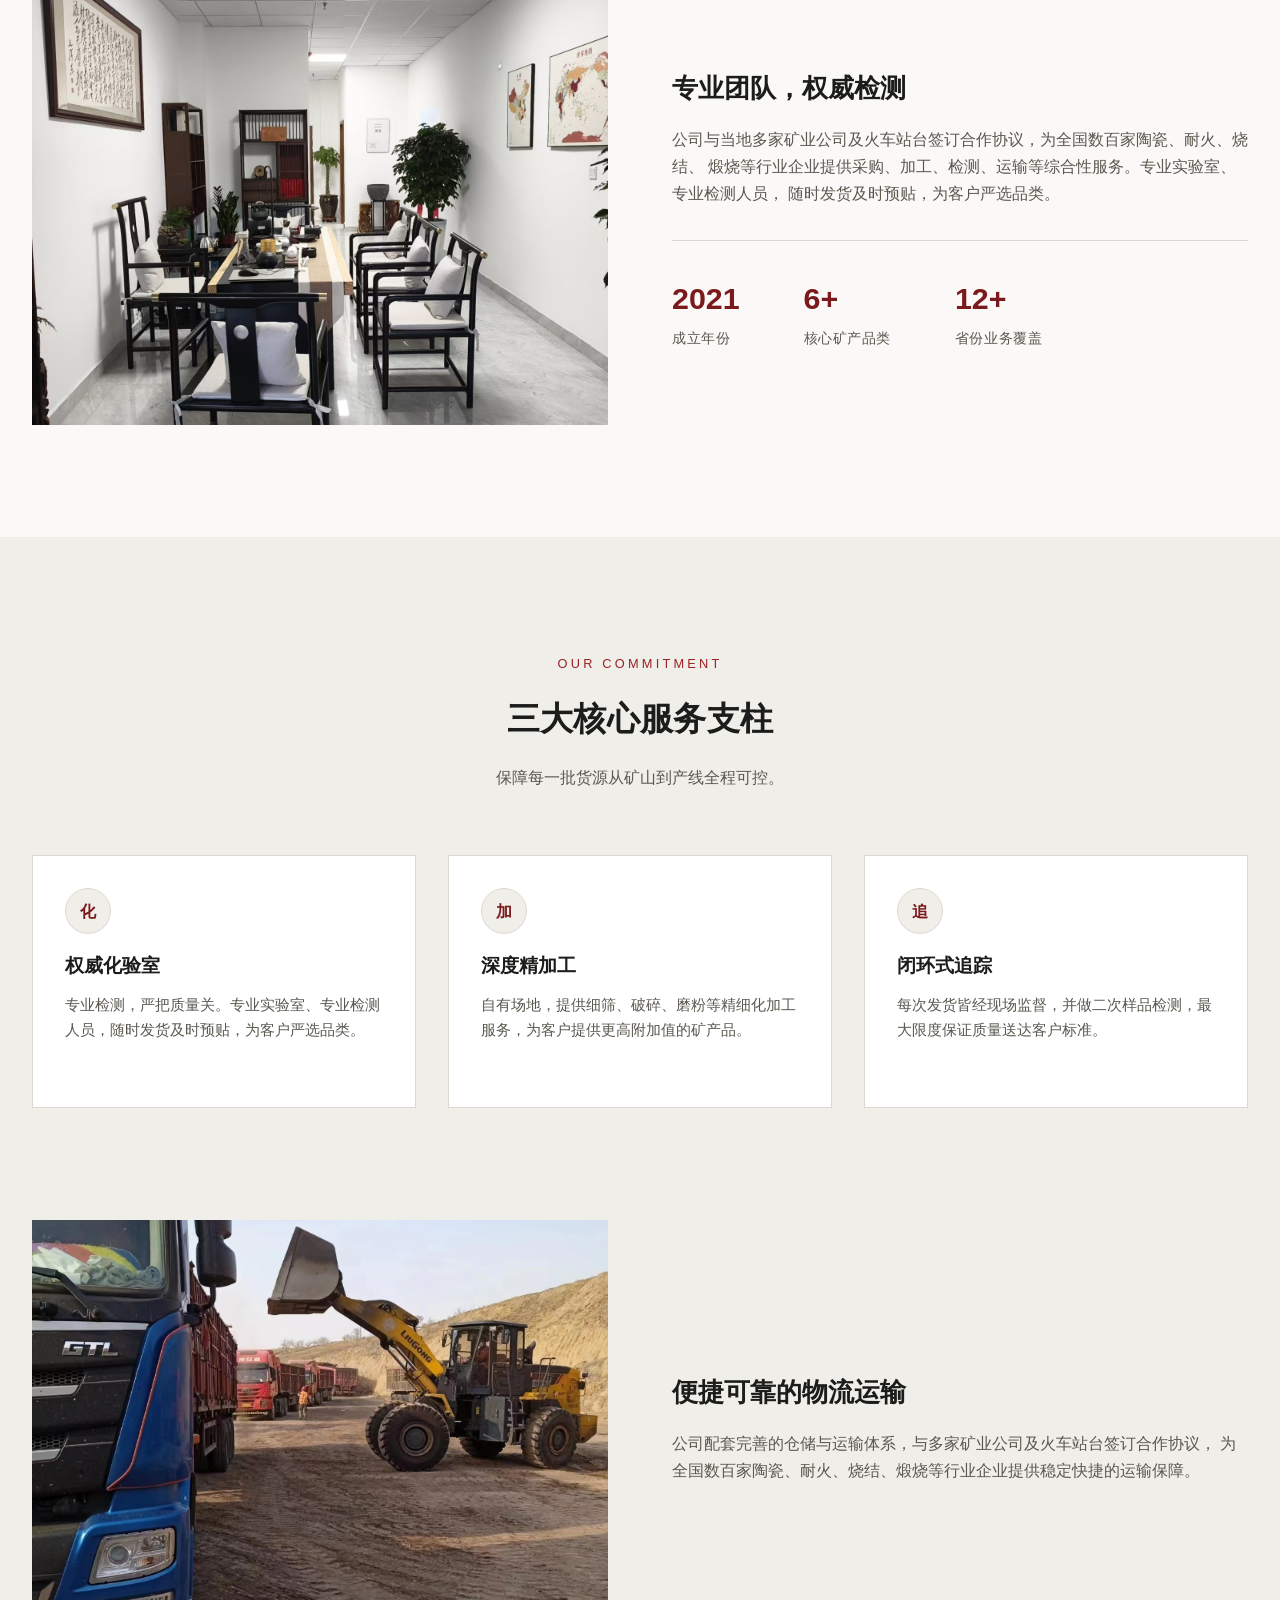
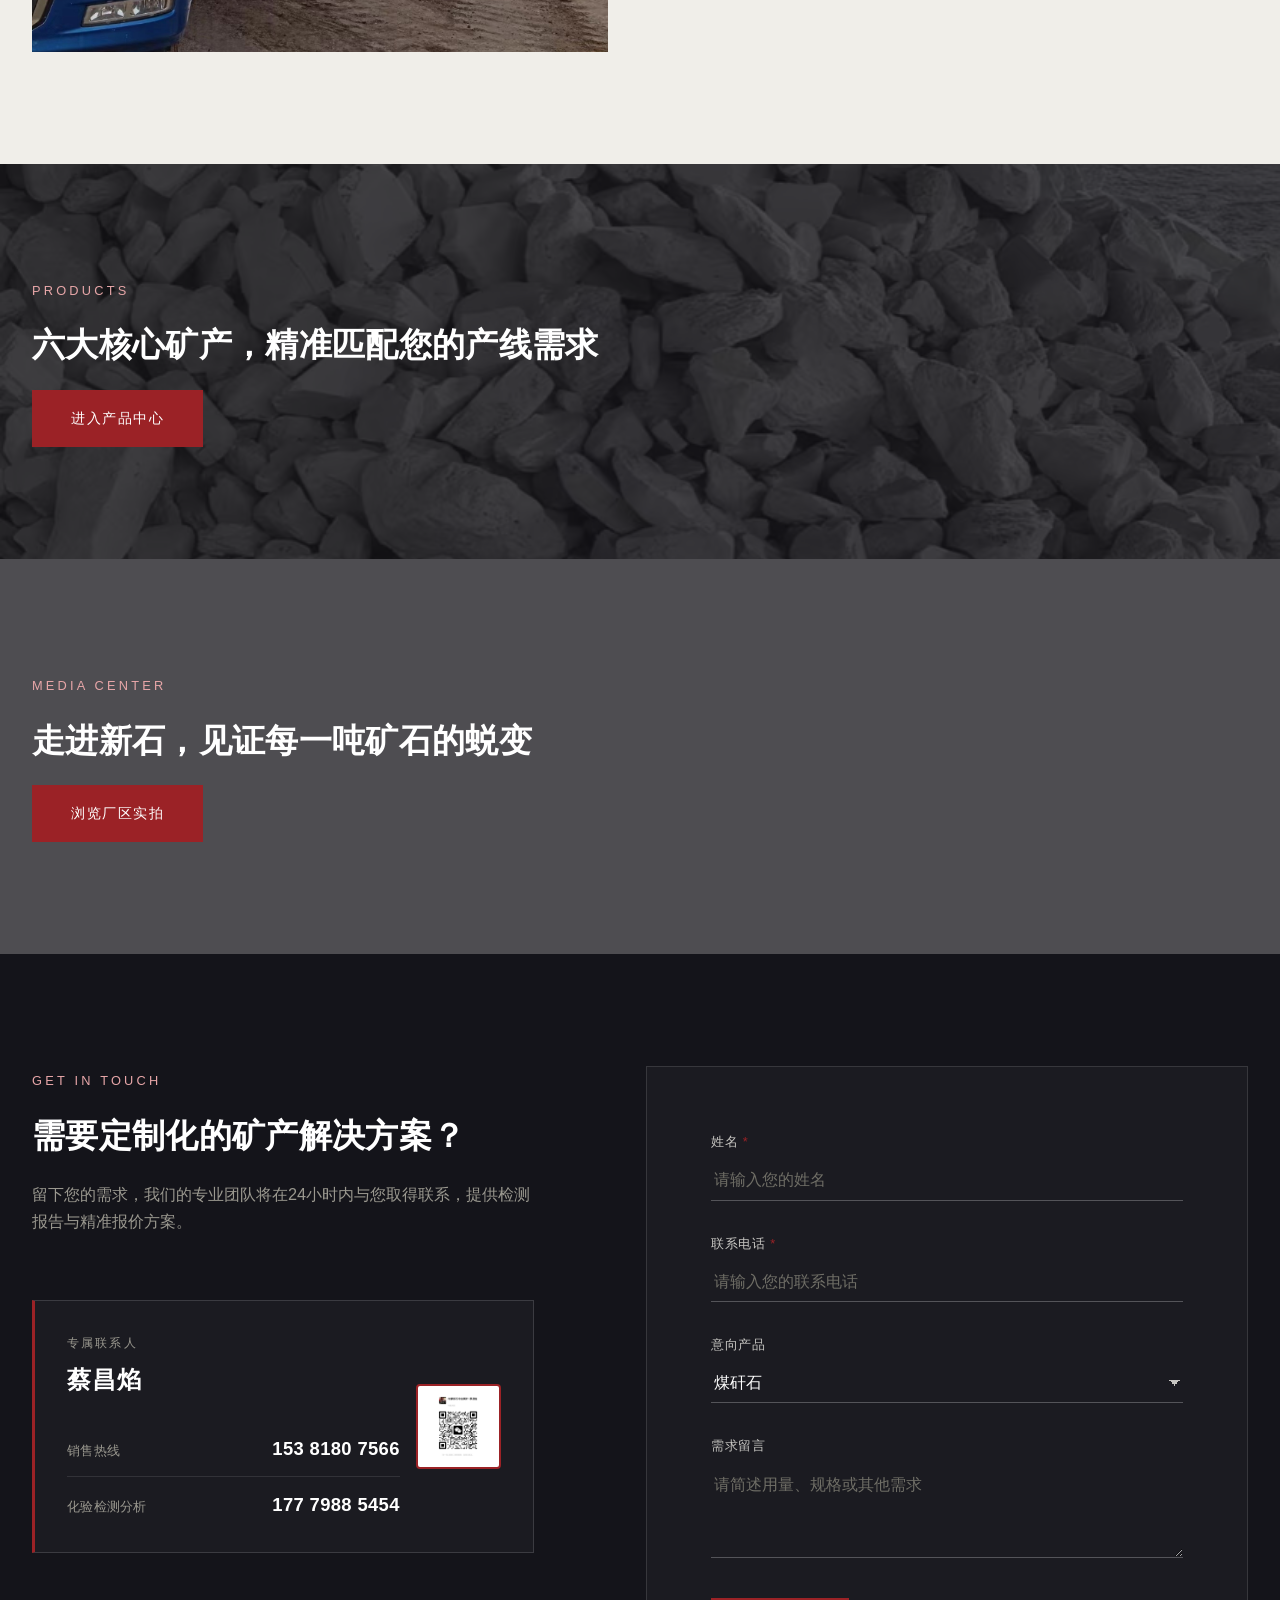
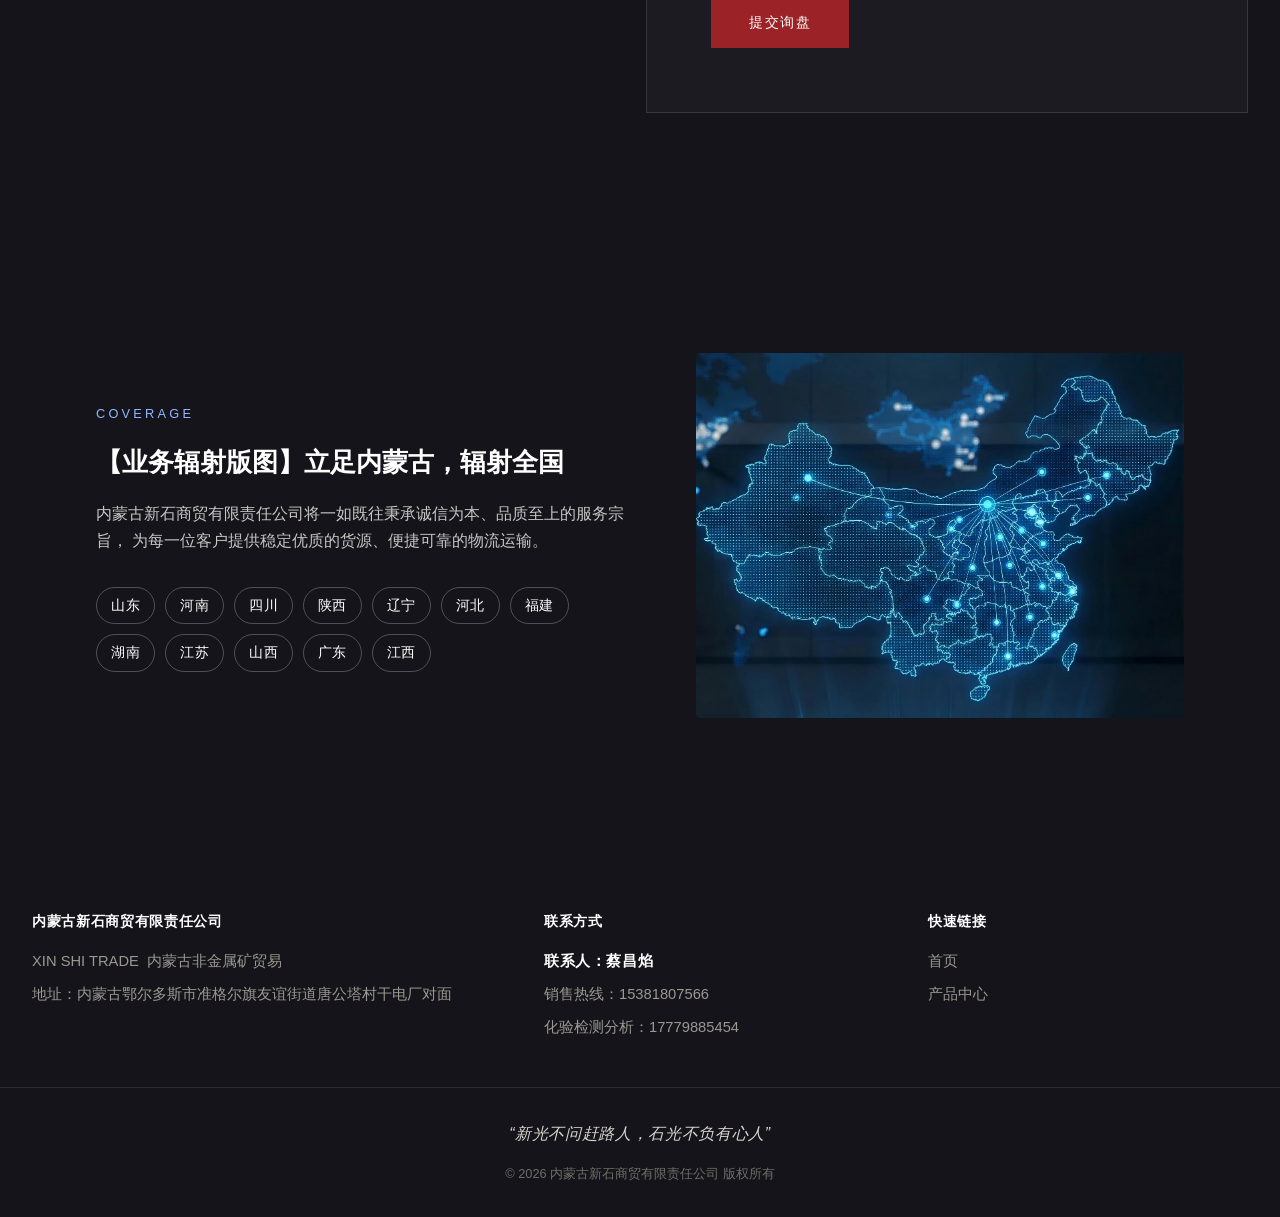
==== commit fef08b39: "Massive UI/UX overhaul: minimalist hero, full-width coverage map, prioritize products layout, and sl" ====
--- a/Xinshi_Website/index.html
+++ b/Xinshi_Website/index.html
@@ -35,7 +35,6 @@
     <source src="../videos/promo1.mp4#t=0.001" type="video/mp4">
   </video>
   <div class="hero-content">
-    <p class="hero-eyebrow">XIN SHI TRADE &nbsp;/&nbsp; GLOBAL NON-METALLIC MINERALS SUPPLY</p>
     <span class="hero-badge">内蒙古原矿直采 · 445亿吨预估总储量</span>
     <h1 class="hero-title">立足内蒙古，辐射全国<br>为高端制造产业链提供稳定矿产基石</h1>
     <p class="hero-motto">新光不问赶路人，石光不负有心人</p>
@@ -141,14 +140,12 @@
 <section class="cta-banner is-poster" style="background-image: url('../images/ore2.jpg');">
   <span class="section-eyebrow">Products</span>
   <h2 class="section-title">六大核心矿产，精准匹配您的产线需求</h2>
-  <p class="section-desc" style="margin-bottom: 2rem;">煤矸石、高岭岩、煅烧高岭土、膨润土、紫木节土、电厂炉渣——查看完整化学成分与应用领域。</p>
   <a href="products.html" class="btn btn-accent">进入产品中心</a>
 </section>
 
 <section class="cta-banner is-poster" style="background-image: url('../images/truck4.jpg');">
   <span class="section-eyebrow">Media Center</span>
   <h2 class="section-title">走进新石，见证每一吨矿石的蜕变</h2>
-  <p class="section-desc" style="margin-bottom: 2rem;">全透明生产线与物流体系实录，高清厂区实拍视频合集。</p>
   <a href="gallery.html" class="btn btn-accent">浏览厂区实拍</a>
 </section>
 
@@ -200,7 +197,7 @@
   </div>
 </section>
 
-<section id="coverage">
+<section id="coverage" class="coverage-section">
   <div class="container">
     <div class="coverage-panel reveal">
       <div>
--- a/Xinshi_Website/styles.css
+++ b/Xinshi_Website/styles.css
@@ -174,19 +174,19 @@
 }
 
 .hero-title {
-  font-size: clamp(1.7rem, 4.2vw, 3.4rem);
-  font-weight: 600;
-  letter-spacing: 0.02em;
+  font-size: clamp(1.9rem, 4.6vw, 3.6rem);
+  font-weight: 700;
+  letter-spacing: 0.01em;
   max-width: 18ch;
   margin: 0;
-  line-height: 1.45;
+  line-height: 1.4;
 }
 
 .hero-motto {
-  margin: var(--space-md) 0 0;
-  font-size: clamp(1.05rem, 1.6vw, 1.4rem);
-  letter-spacing: 0.18em;
-  font-weight: 300;
+  margin: var(--space-lg) 0 0;
+  font-size: clamp(0.95rem, 1.4vw, 1.25rem);
+  letter-spacing: 0.22em;
+  font-weight: 200;
   color: #f1d9da;
   position: relative;
   padding-top: var(--space-md);
@@ -462,6 +462,11 @@
 
 /* ---------------- Coverage map / logistics ---------------- */
 
+.coverage-section {
+  background: #14141a;
+  padding: 4rem 0;
+}
+
 .coverage-panel {
   background: #14141a;
   color: var(--color-white);
@@ -544,6 +549,7 @@
   padding: var(--space-xl) var(--space-md);
   color: var(--color-white);
   z-index: 1;
+  text-align: left;
 }
 
 .cta-banner.is-poster::before {
@@ -694,6 +700,7 @@
   font-weight: 700;
   color: var(--color-white);
   letter-spacing: 0.02em;
+  white-space: nowrap;
   transition: color var(--transition);
 }
 
@@ -1282,7 +1289,19 @@
   }
 
   .coverage-panel {
-    padding: var(--space-md);
+    background: transparent;
+    padding: 0;
+    border-radius: 0;
+  }
+
+  .coverage-media {
+    border-radius: 0;
+  }
+
+  .coverage-media img {
+    width: 100vw;
+    max-width: 100vw;
+    margin-left: calc(-50vw + 50%);
   }
 
   .stat-row {
@@ -1296,6 +1315,24 @@
 
   .page-hero {
     padding-top: 7.5rem;
+  }
+
+  .page-hero-title {
+    font-size: clamp(1.1rem, 5vw, 1.6rem);
+    line-height: 1.5;
+  }
+
+  .cta-banner.is-poster {
+    padding: 5rem 2rem;
+  }
+
+  .contact-phone-list li {
+    flex-wrap: wrap;
+    gap: 0.2rem;
+  }
+
+  .contact-phone-list a {
+    font-size: 1rem;
   }
 
   .chem-card {
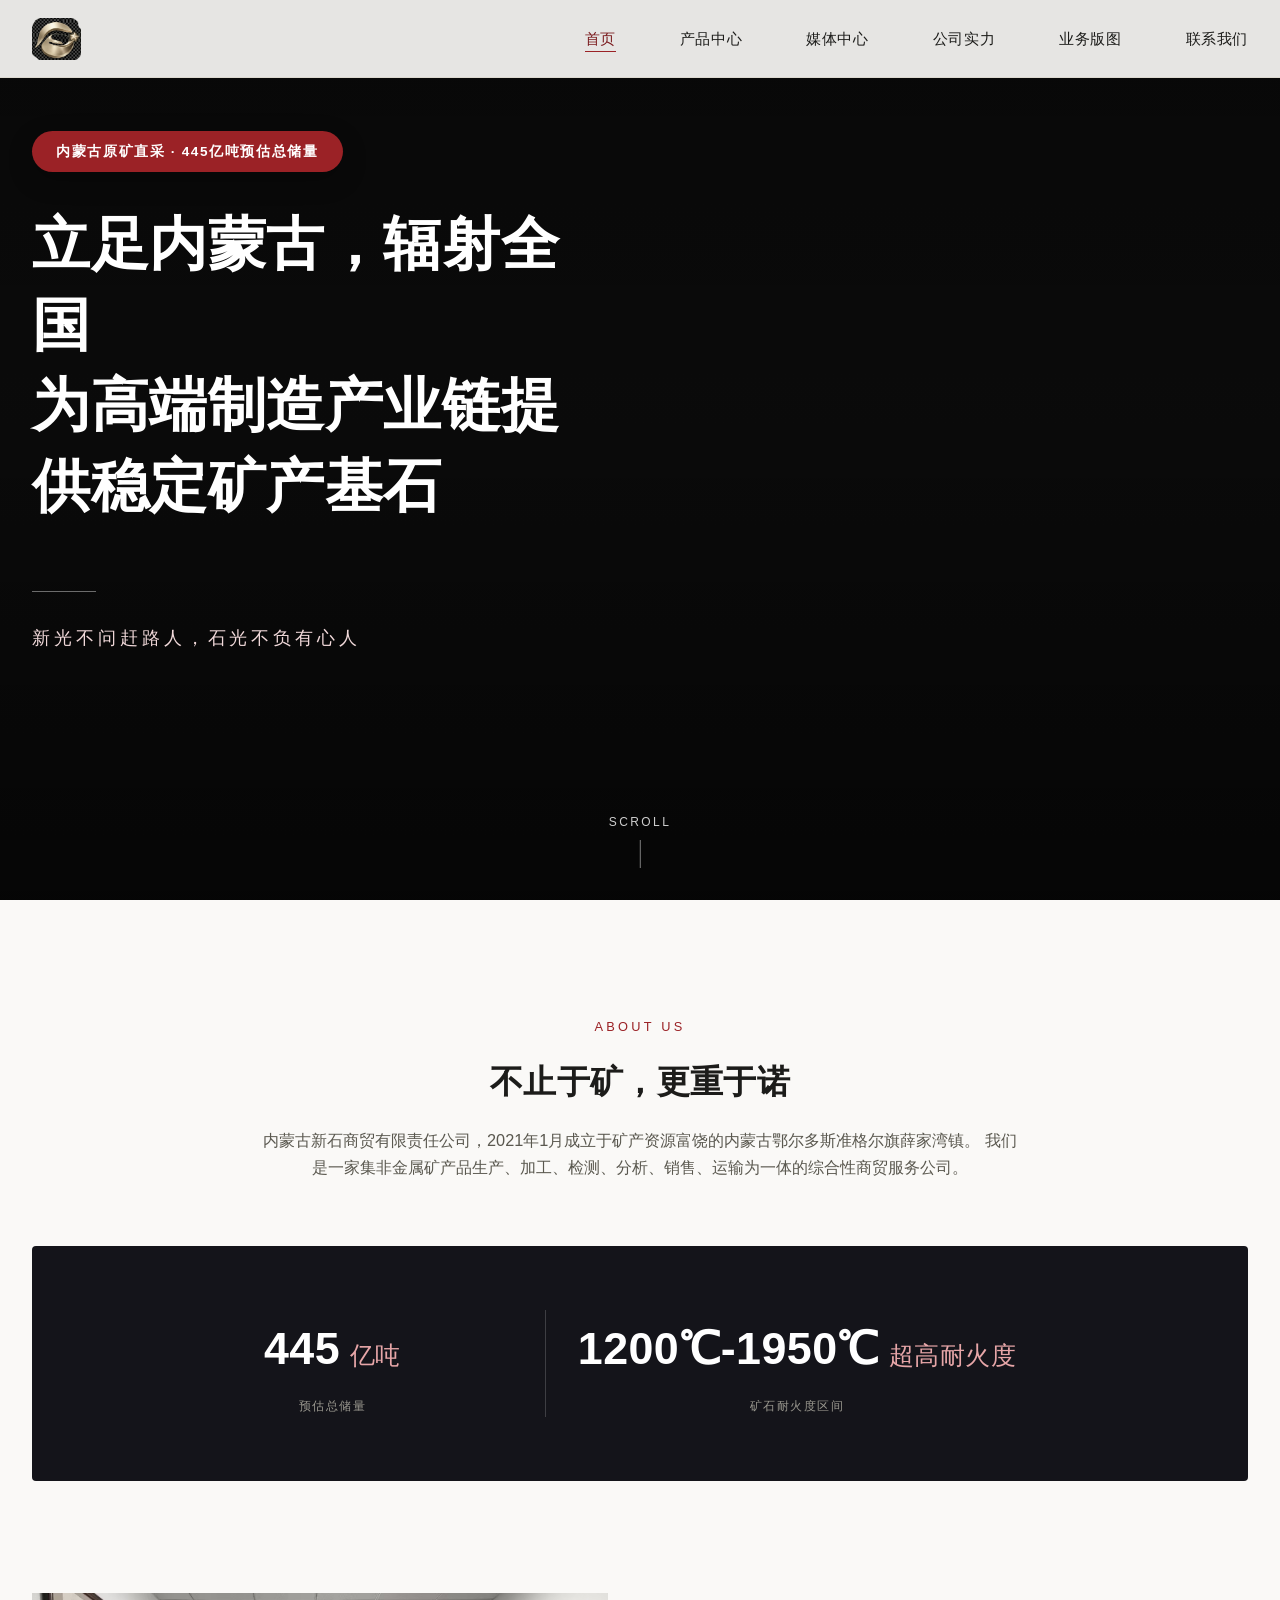
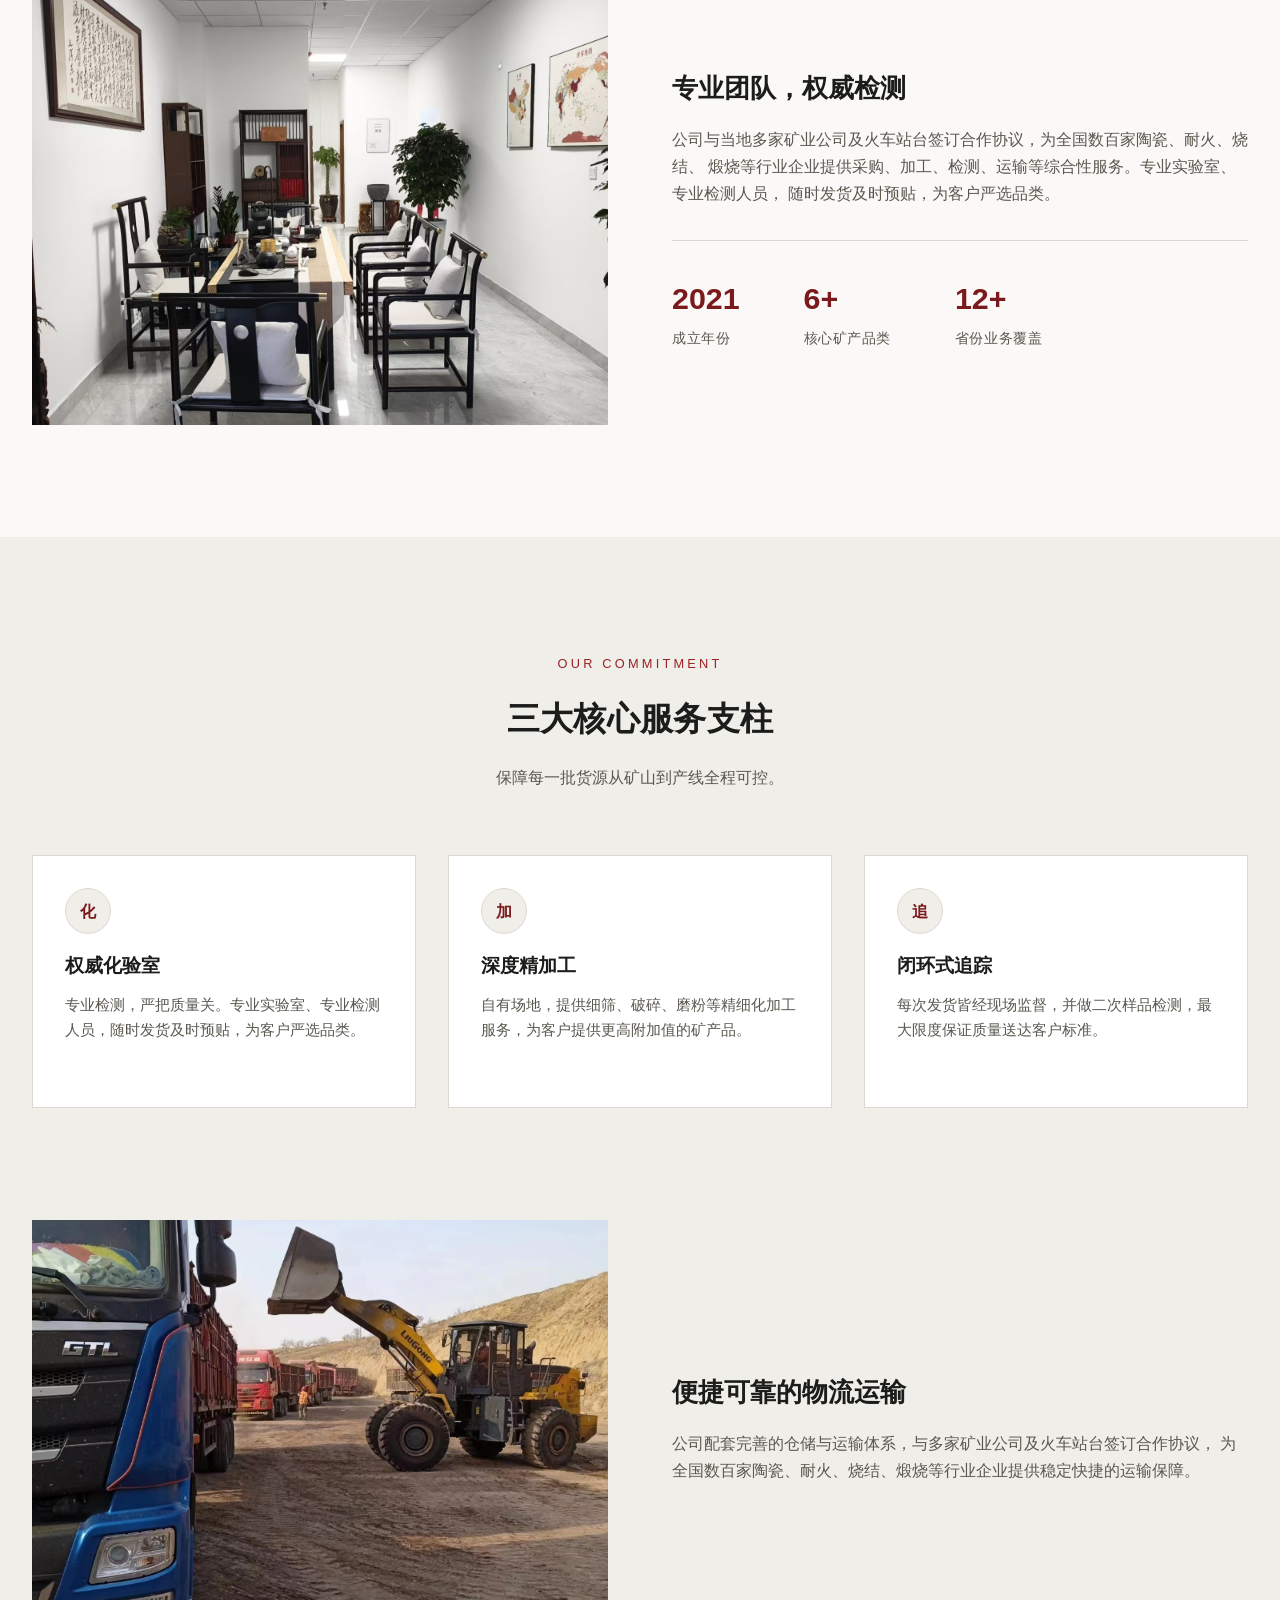
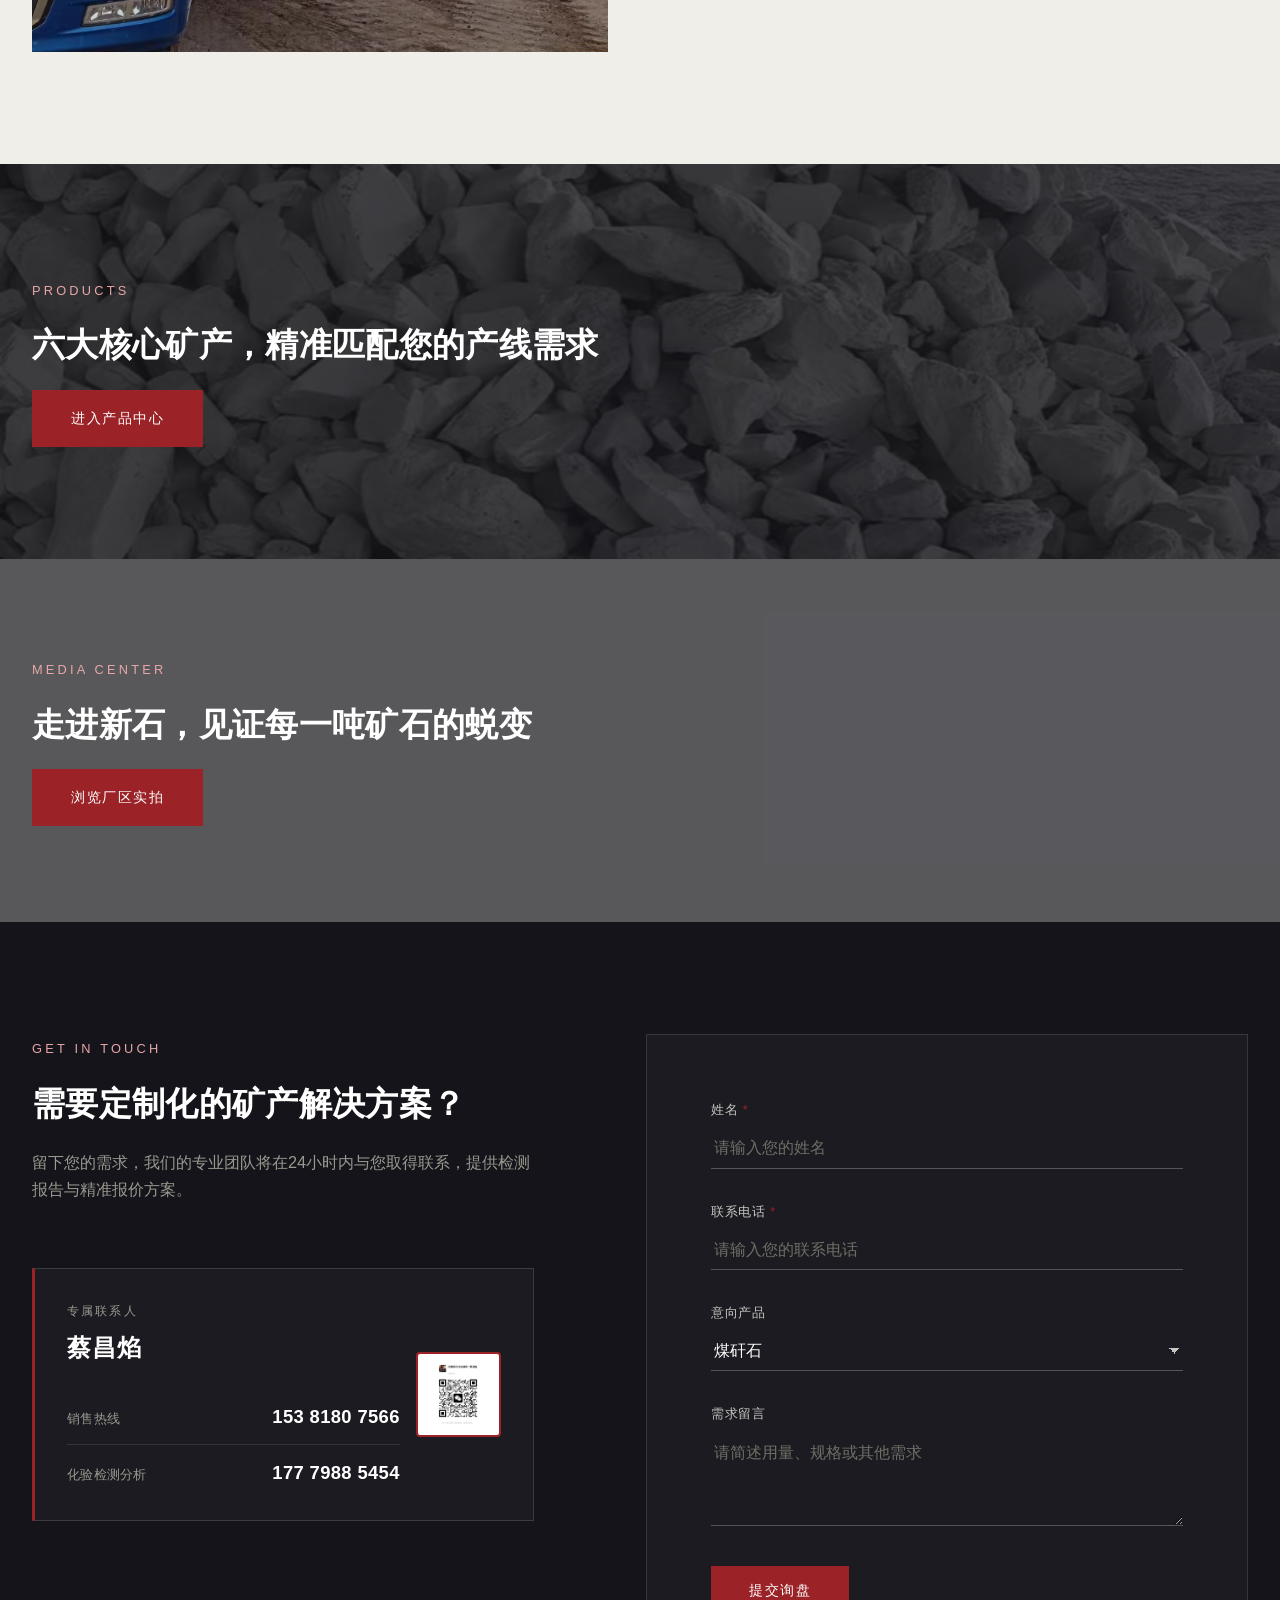
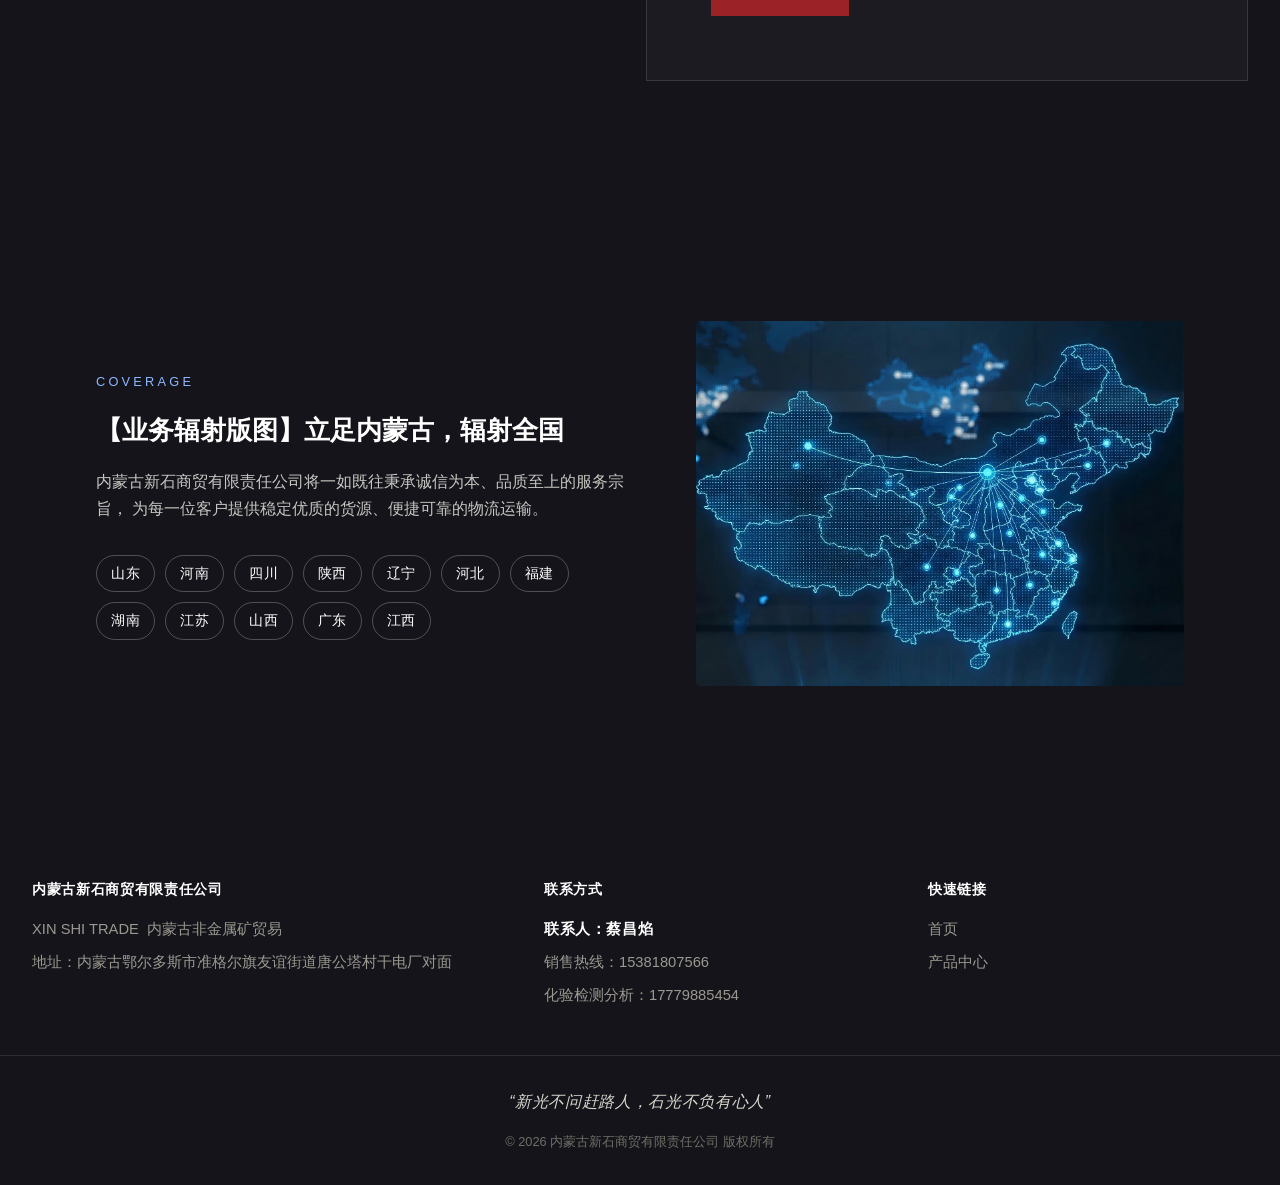
==== commit 76d2a010: "Upgrade Media CTA with video background, fix hero text alignment, and skip initial 3s of promo video" ====
--- a/Xinshi_Website/index.html
+++ b/Xinshi_Website/index.html
@@ -30,7 +30,7 @@
 </header>
 
 <section class="hero-video">
-  <video id="heroVideo" autoplay muted loop playsinline
+  <video id="heroVideo" autoplay muted playsinline
     webkit-playsinline="true" x5-playsinline="true" x5-video-player-type="h5" x5-video-player-fullscreen="false">
     <source src="../videos/promo1.mp4#t=0.001" type="video/mp4">
   </video>
@@ -143,10 +143,15 @@
   <a href="products.html" class="btn btn-accent">进入产品中心</a>
 </section>
 
-<section class="cta-banner is-poster" style="background-image: url('../images/truck4.jpg');">
-  <span class="section-eyebrow">Media Center</span>
-  <h2 class="section-title">走进新石，见证每一吨矿石的蜕变</h2>
-  <a href="gallery.html" class="btn btn-accent">浏览厂区实拍</a>
+<section class="cta-banner has-video-bg">
+  <video class="bg-video" autoplay muted loop playsinline webkit-playsinline x5-playsinline>
+    <source src="../videos/factory9.mp4" type="video/mp4">
+  </video>
+  <div class="cta-content" style="position: relative; z-index: 2;">
+    <span class="section-eyebrow">Media Center</span>
+    <h2 class="section-title" style="color: #ffffff;">走进新石，见证每一吨矿石的蜕变</h2>
+    <a href="gallery.html" class="btn btn-accent">浏览厂区实拍</a>
+  </div>
 </section>
 
 <section class="contact-section" id="contact">
@@ -168,7 +173,7 @@
       </div>
     </div>
 
-    <form class="contact-form reveal" action="https://formspree.io/f/YOUR_FORM_ID" method="POST">
+    <form class="contact-form reveal" action="https://formspree.io/f/xqevegwb" method="POST">
       <div class="form-row">
         <label for="cf-name">姓名 <span class="required">*</span></label>
         <input type="text" id="cf-name" name="姓名" placeholder="请输入您的姓名" required>
@@ -276,6 +281,18 @@
     const heroVideo = document.getElementById('heroVideo');
     if (heroVideo) heroVideo.play();
   }, { once: true });
+
+  const heroVideo = document.getElementById('heroVideo');
+  if (heroVideo) {
+    heroVideo.currentTime = 3; // 初始跳过前3秒
+    heroVideo.addEventListener('timeupdate', () => {
+      // 当视频快结束时，强行跳回第3秒继续播放，实现完美避开开头的循环
+      if (heroVideo.currentTime >= heroVideo.duration - 0.5) {
+        heroVideo.currentTime = 3;
+        heroVideo.play();
+      }
+    });
+  }
 </script>
 </body>
 </html>
--- a/Xinshi_Website/styles.css
+++ b/Xinshi_Website/styles.css
@@ -158,10 +158,11 @@
   height: 100%;
   display: flex;
   flex-direction: column;
-  align-items: center;
-  justify-content: center;
-  text-align: center;
+  align-items: flex-start;
+  justify-content: flex-end;
+  text-align: left;
   padding: 0 var(--space-md);
+  padding-bottom: 15vh;
   color: var(--color-white);
 }
 
@@ -196,8 +197,8 @@
   content: "";
   position: absolute;
   top: 0;
-  left: 50%;
-  transform: translateX(-50%);
+  left: 0;
+  transform: none;
   width: 64px;
   height: 1px;
   background: rgba(255, 255, 255, 0.4);
@@ -567,6 +568,37 @@
 .cta-banner.is-poster .section-title,
 .cta-banner.is-poster .section-desc {
   color: var(--color-white) !important;
+}
+
+.has-video-bg {
+  position: relative;
+  overflow: hidden;
+  padding: 6rem 2rem;
+  text-align: left;
+}
+
+.has-video-bg .bg-video {
+  position: absolute;
+  top: 0;
+  left: 0;
+  width: 100%;
+  height: 100%;
+  object-fit: cover;
+  z-index: 0;
+}
+
+.has-video-bg::after {
+  content: "";
+  position: absolute;
+  inset: 0;
+  background: rgba(20, 20, 26, 0.7); /* 深色遮罩 */
+  z-index: 1;
+}
+
+.has-video-bg .section-eyebrow {
+  color: #e7a6a8;
+  position: relative;
+  z-index: 2;
 }
 
 .btn {
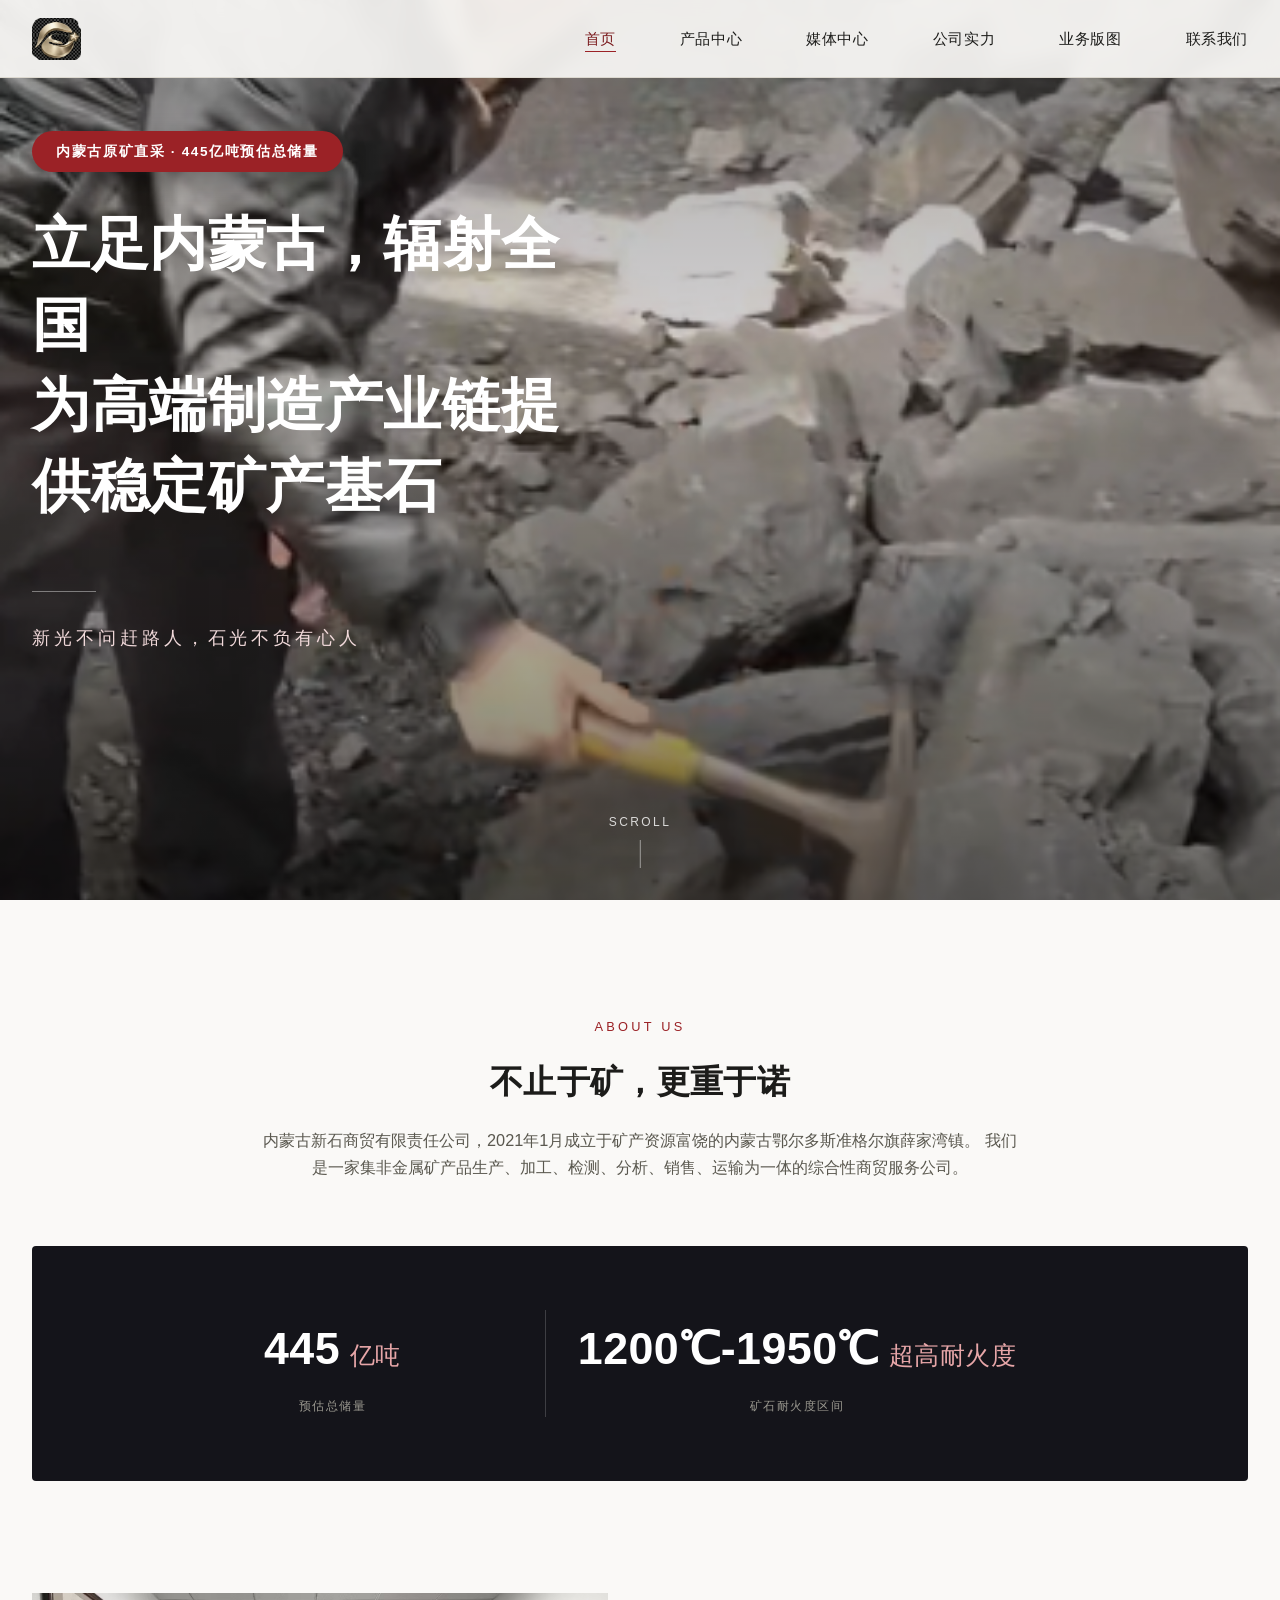
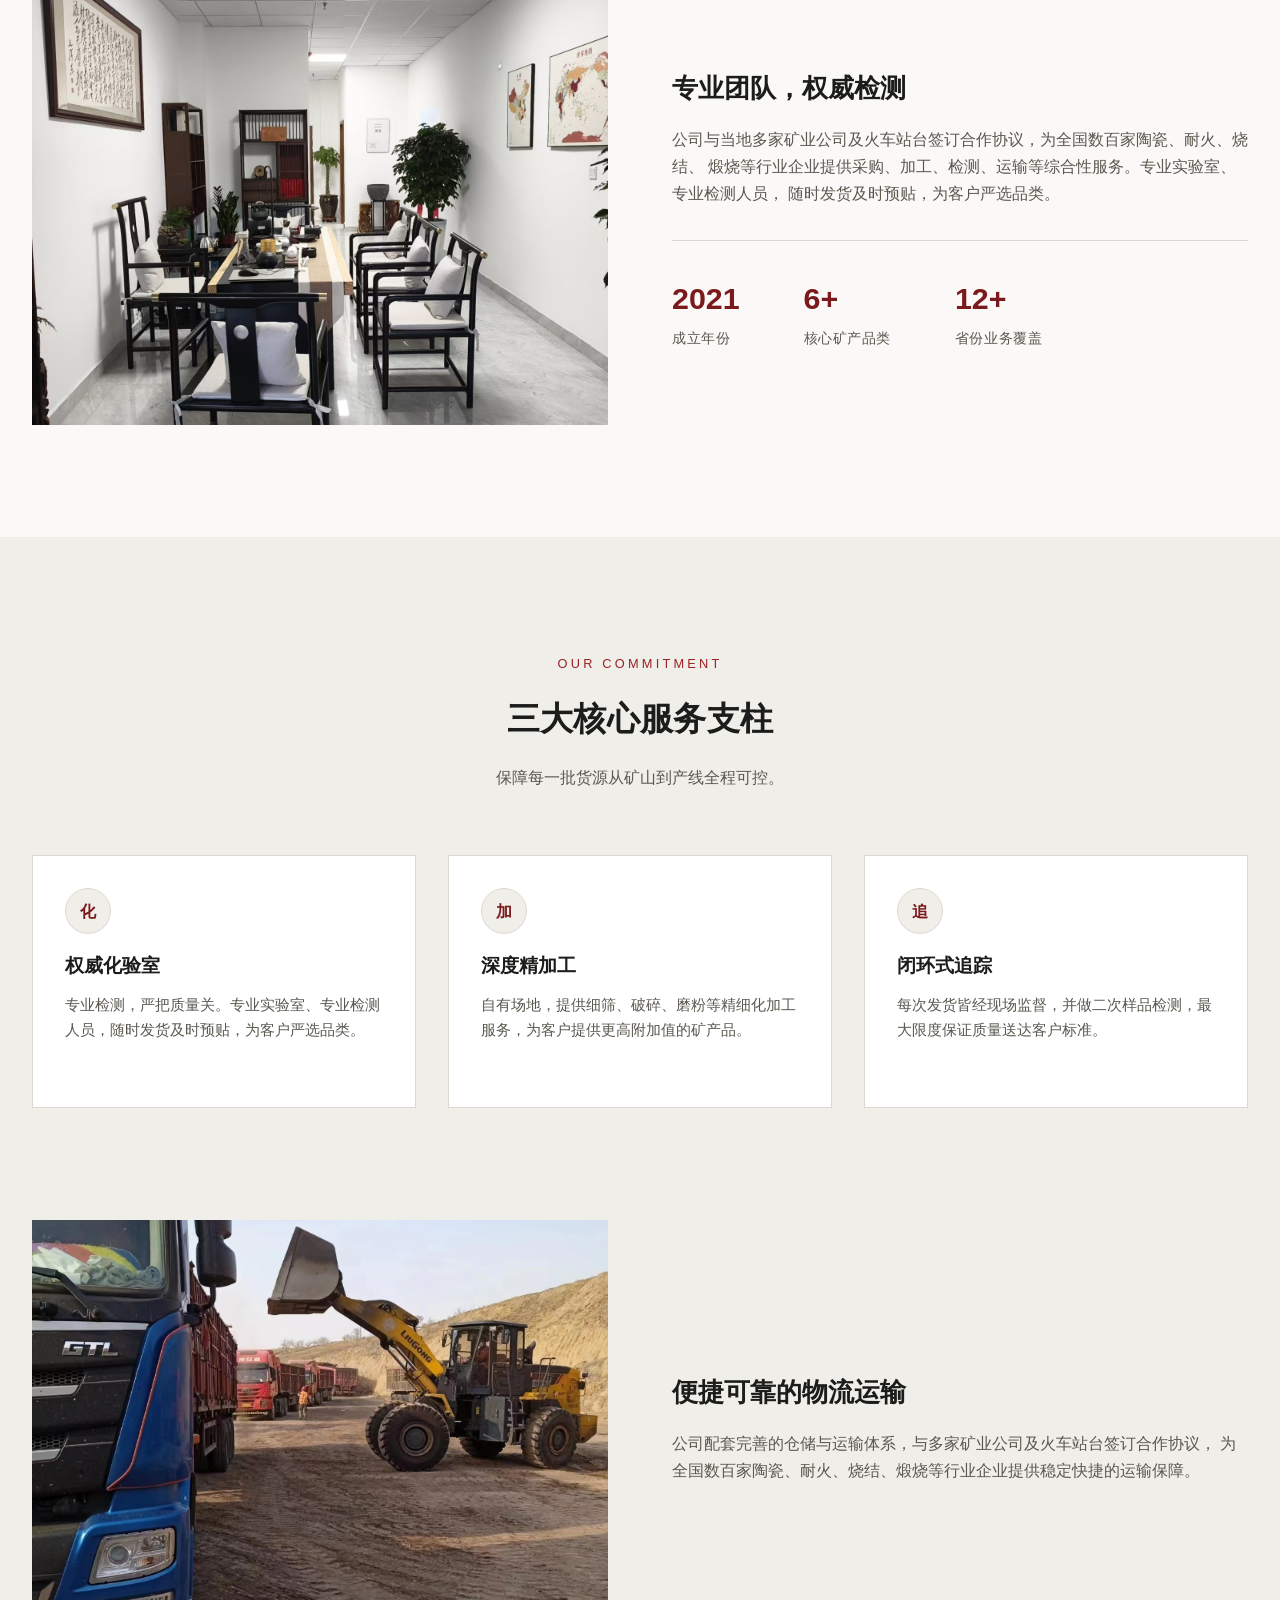
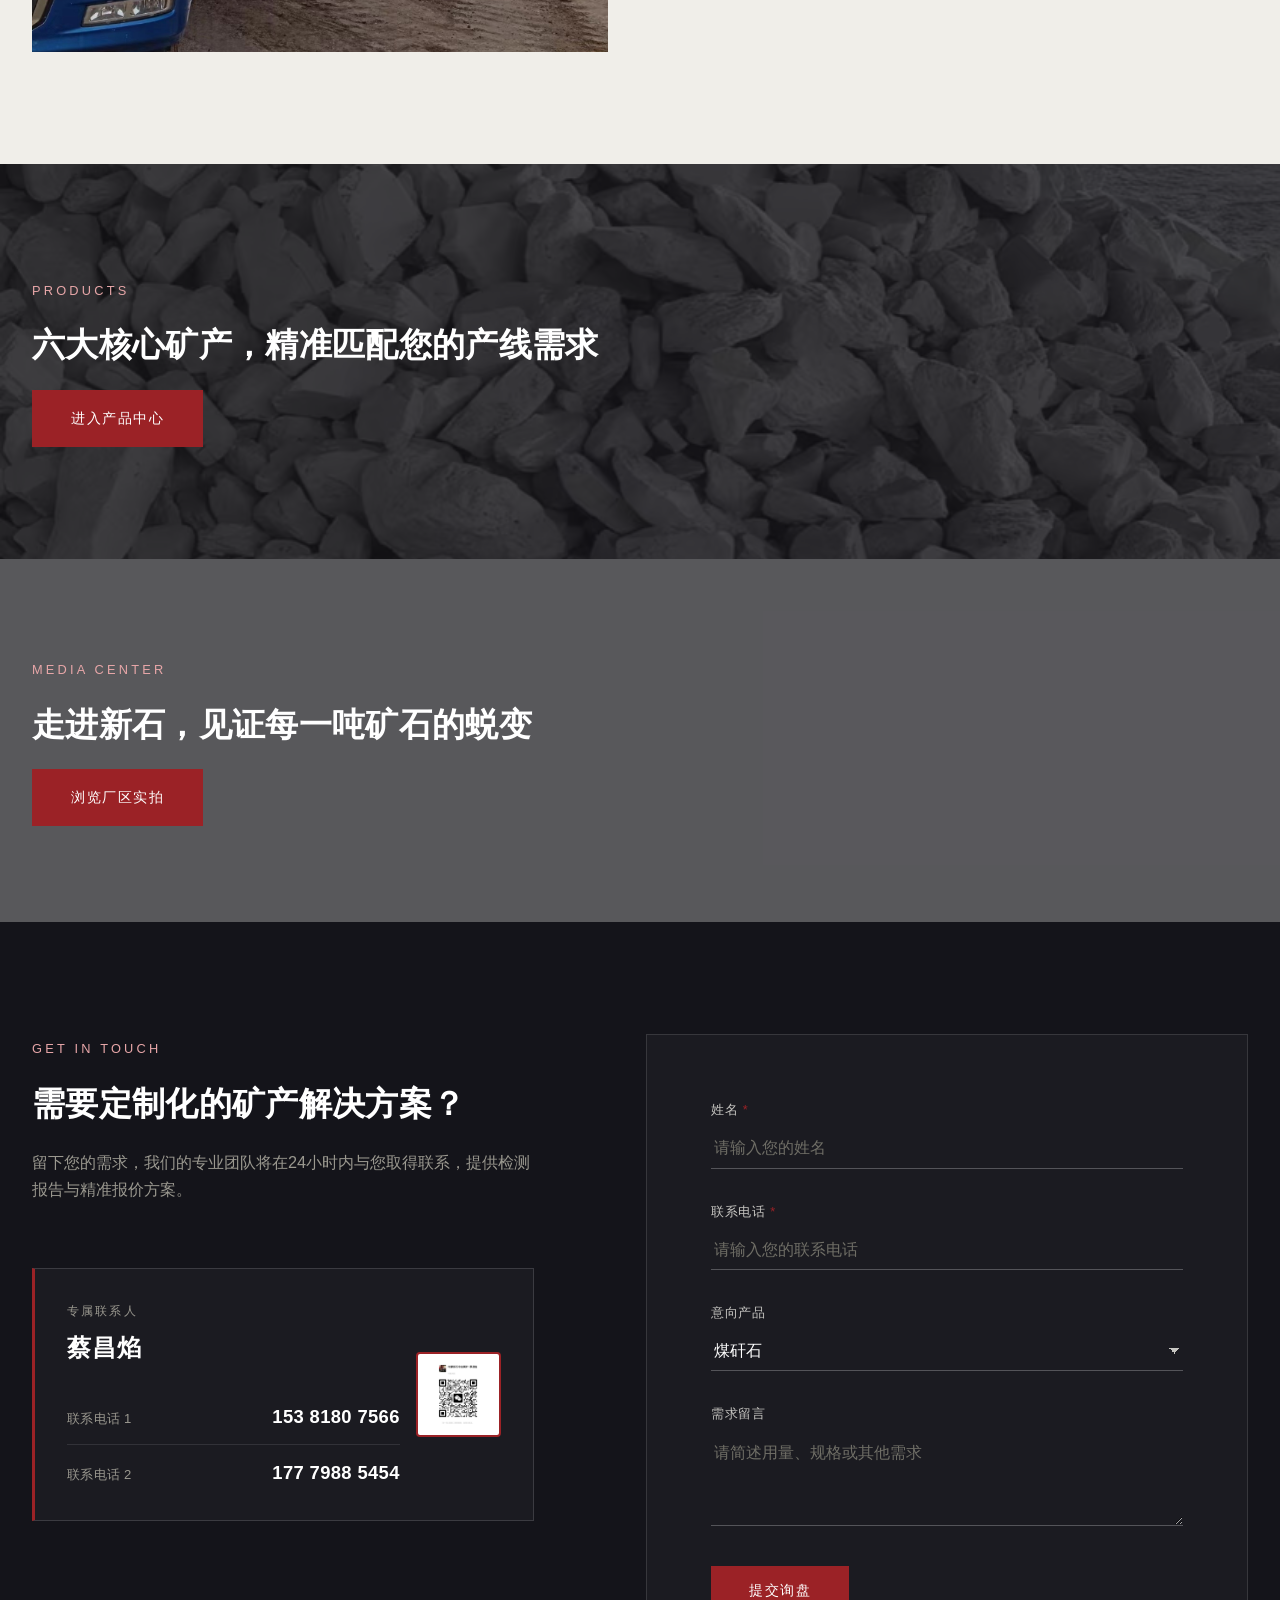
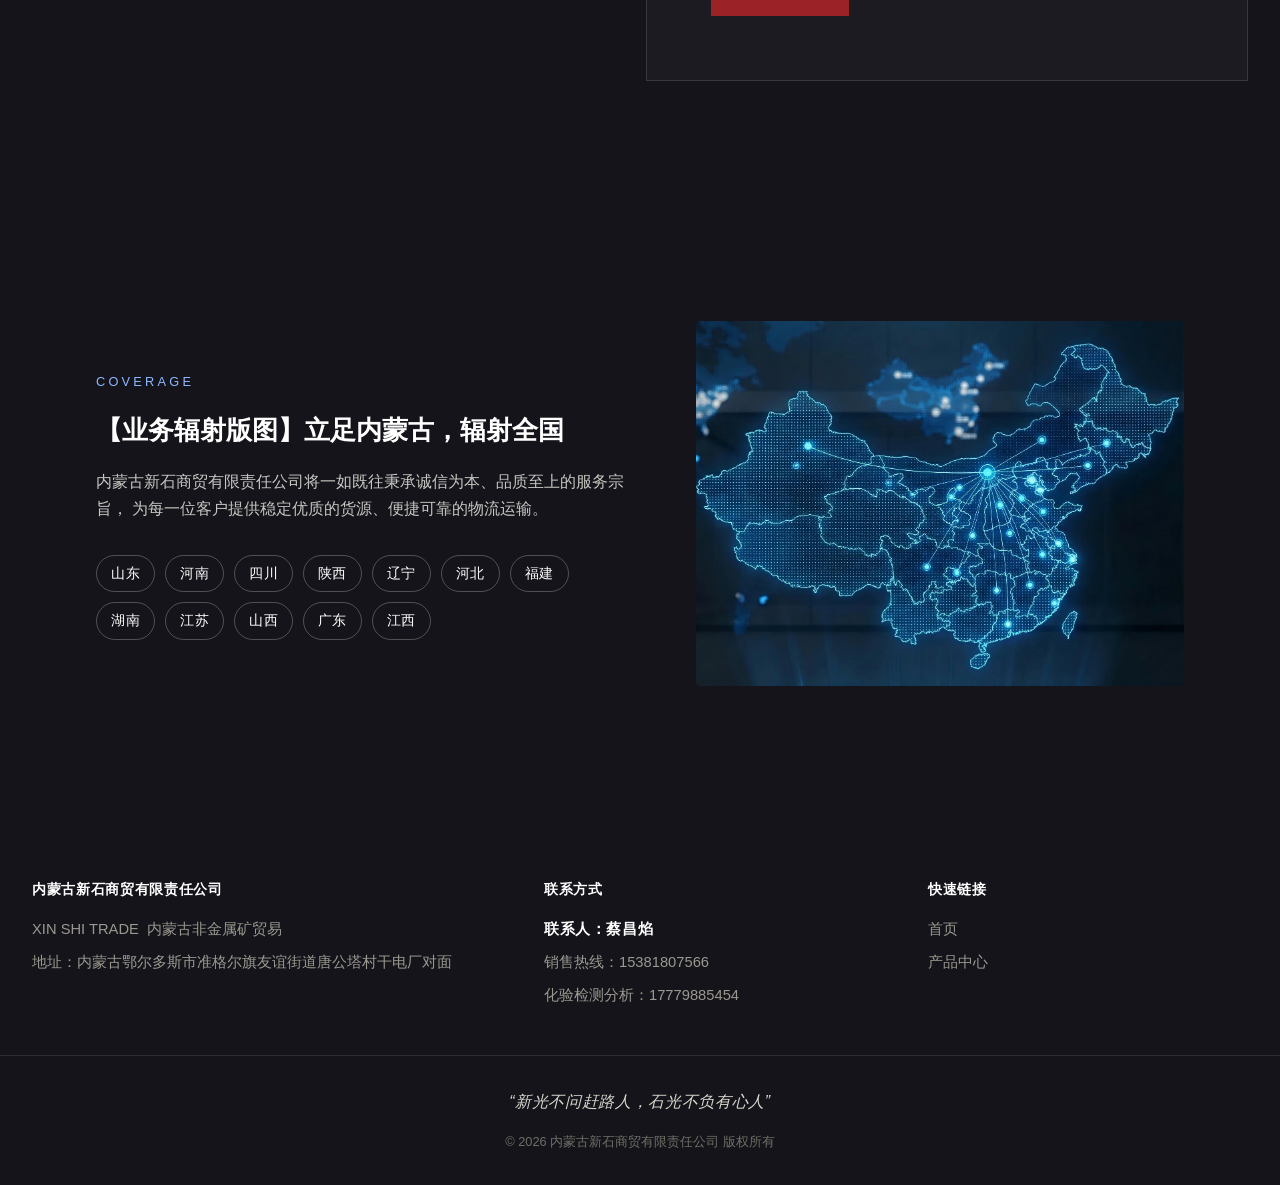
==== commit 05cfe81f: "Batch add video posters, update contact labels, and fix mobile text wrapping" ====
--- a/Xinshi_Website/index.html
+++ b/Xinshi_Website/index.html
@@ -30,7 +30,7 @@
 </header>
 
 <section class="hero-video">
-  <video id="heroVideo" autoplay muted playsinline
+  <video id="heroVideo" autoplay muted playsinline poster="../videos/promo1.png"
     webkit-playsinline="true" x5-playsinline="true" x5-video-player-type="h5" x5-video-player-fullscreen="false">
     <source src="../videos/promo1.mp4#t=0.001" type="video/mp4">
   </video>
@@ -144,7 +144,7 @@
 </section>
 
 <section class="cta-banner has-video-bg">
-  <video class="bg-video" autoplay muted loop playsinline webkit-playsinline x5-playsinline>
+  <video class="bg-video" autoplay muted loop playsinline webkit-playsinline x5-playsinline poster="../videos/factory9.jpg">
     <source src="../videos/factory9.mp4" type="video/mp4">
   </video>
   <div class="cta-content" style="position: relative; z-index: 2;">
@@ -165,8 +165,8 @@
           <span class="contact-person-label">专属联系人</span>
           <span class="contact-person-name">蔡昌焰</span>
           <ul class="contact-phone-list">
-            <li><span>销售热线</span><a href="tel:15381807566">153 8180 7566</a></li>
-            <li><span>化验检测分析</span><a href="tel:17779885454">177 7988 5454</a></li>
+            <li><span>联系电话 1</span><a href="tel:15381807566">153 8180 7566</a></li>
+            <li><span>联系电话 2</span><a href="tel:17779885454">177 7988 5454</a></li>
           </ul>
         </div>
         <img class="contact-qr-code" src="../images/liaison.jpg" alt="蔡昌焰微信二维码">
--- a/Xinshi_Website/styles.css
+++ b/Xinshi_Website/styles.css
@@ -1391,4 +1391,14 @@
     width: 70px;
     height: 70px;
   }
-}
+
+  .contact-phone-list a {
+    white-space: nowrap !important;
+    font-size: 1.05rem;
+  }
+
+  .contact-phone-list span {
+    white-space: nowrap;
+    margin-right: 10px;
+  }
+}
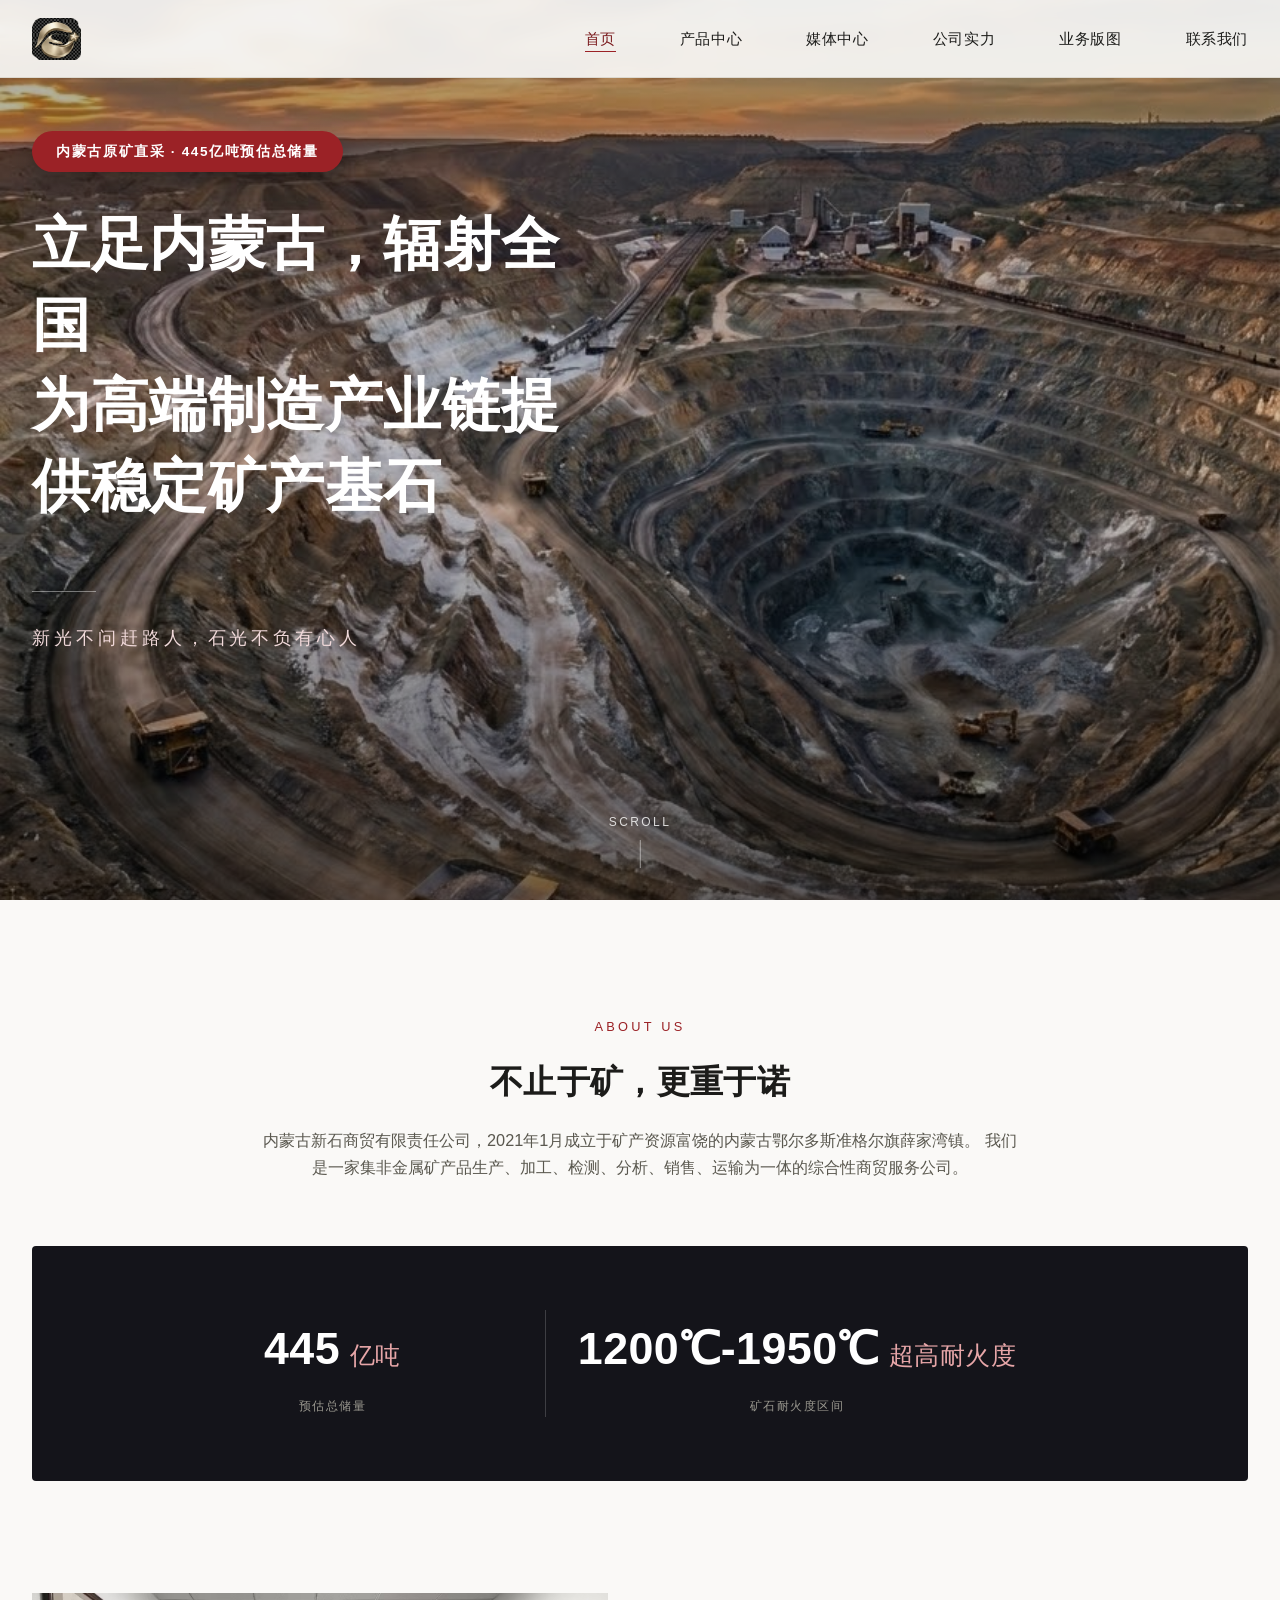
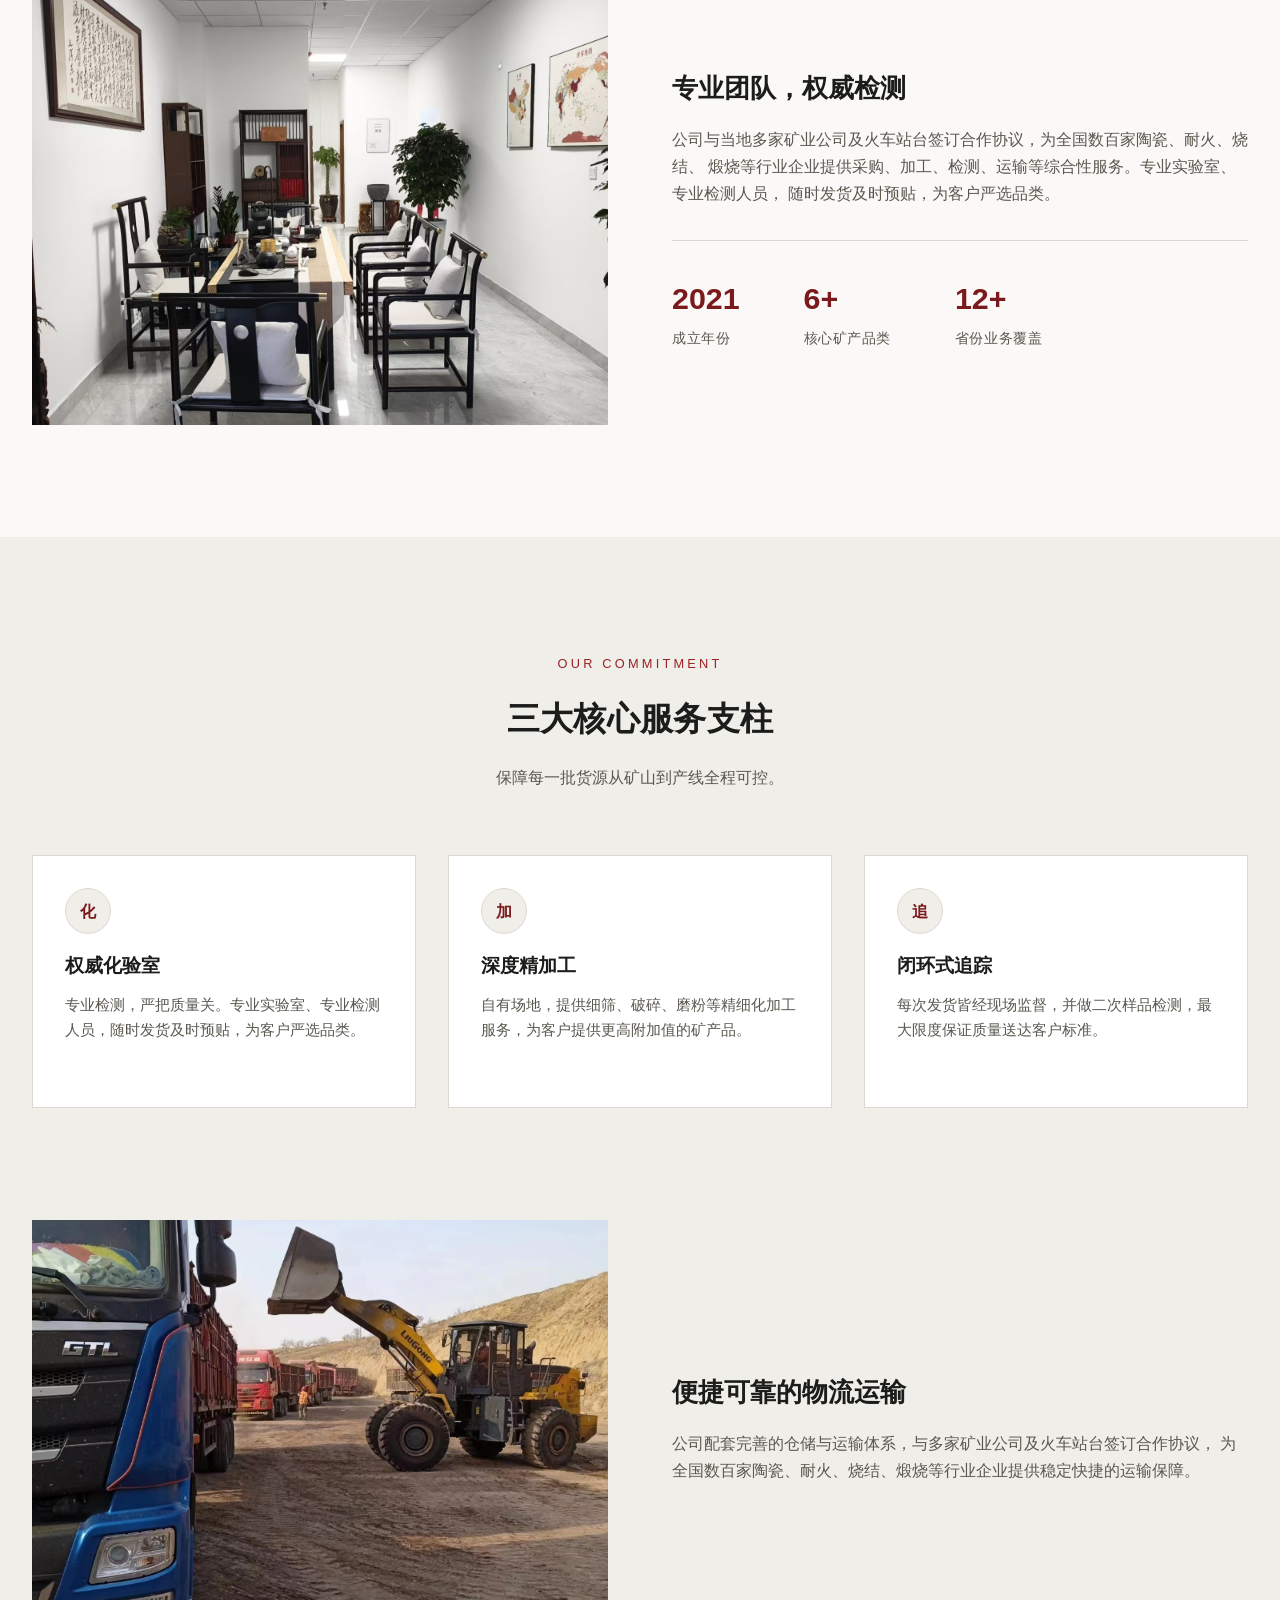
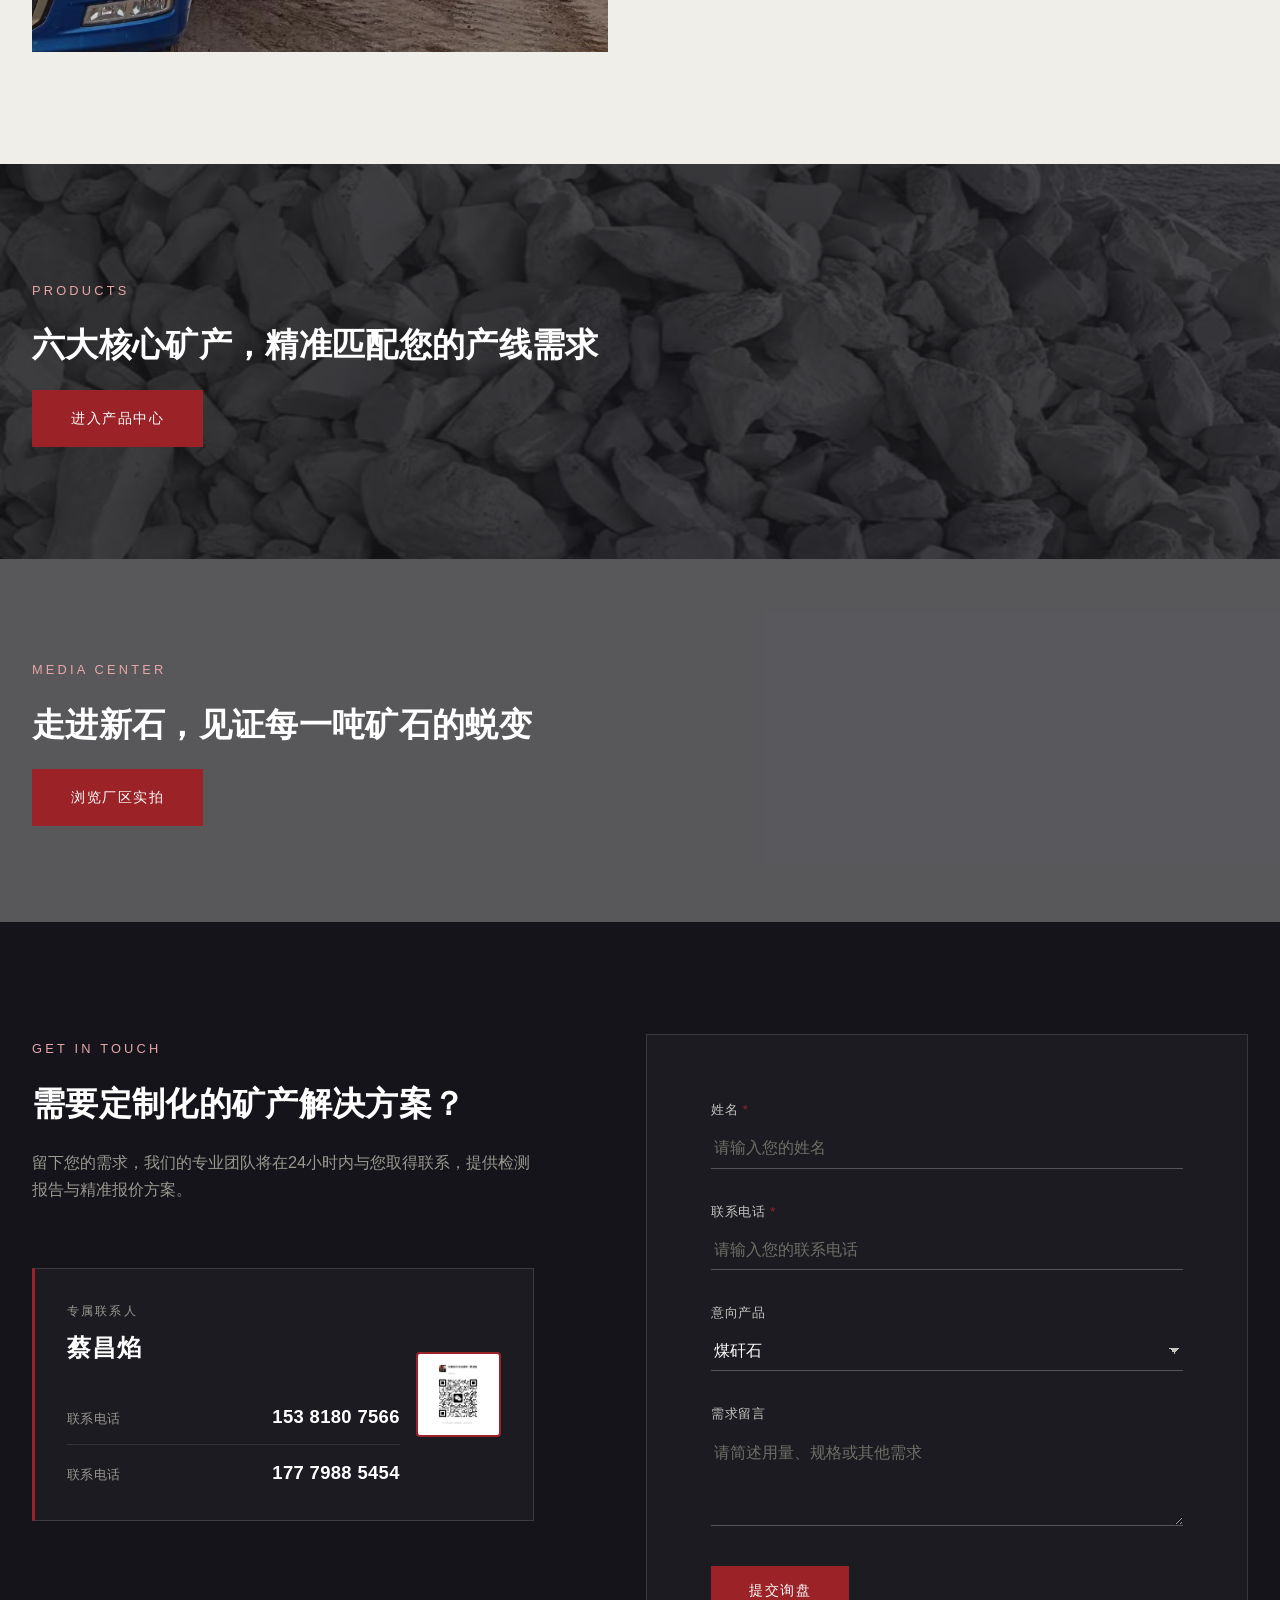
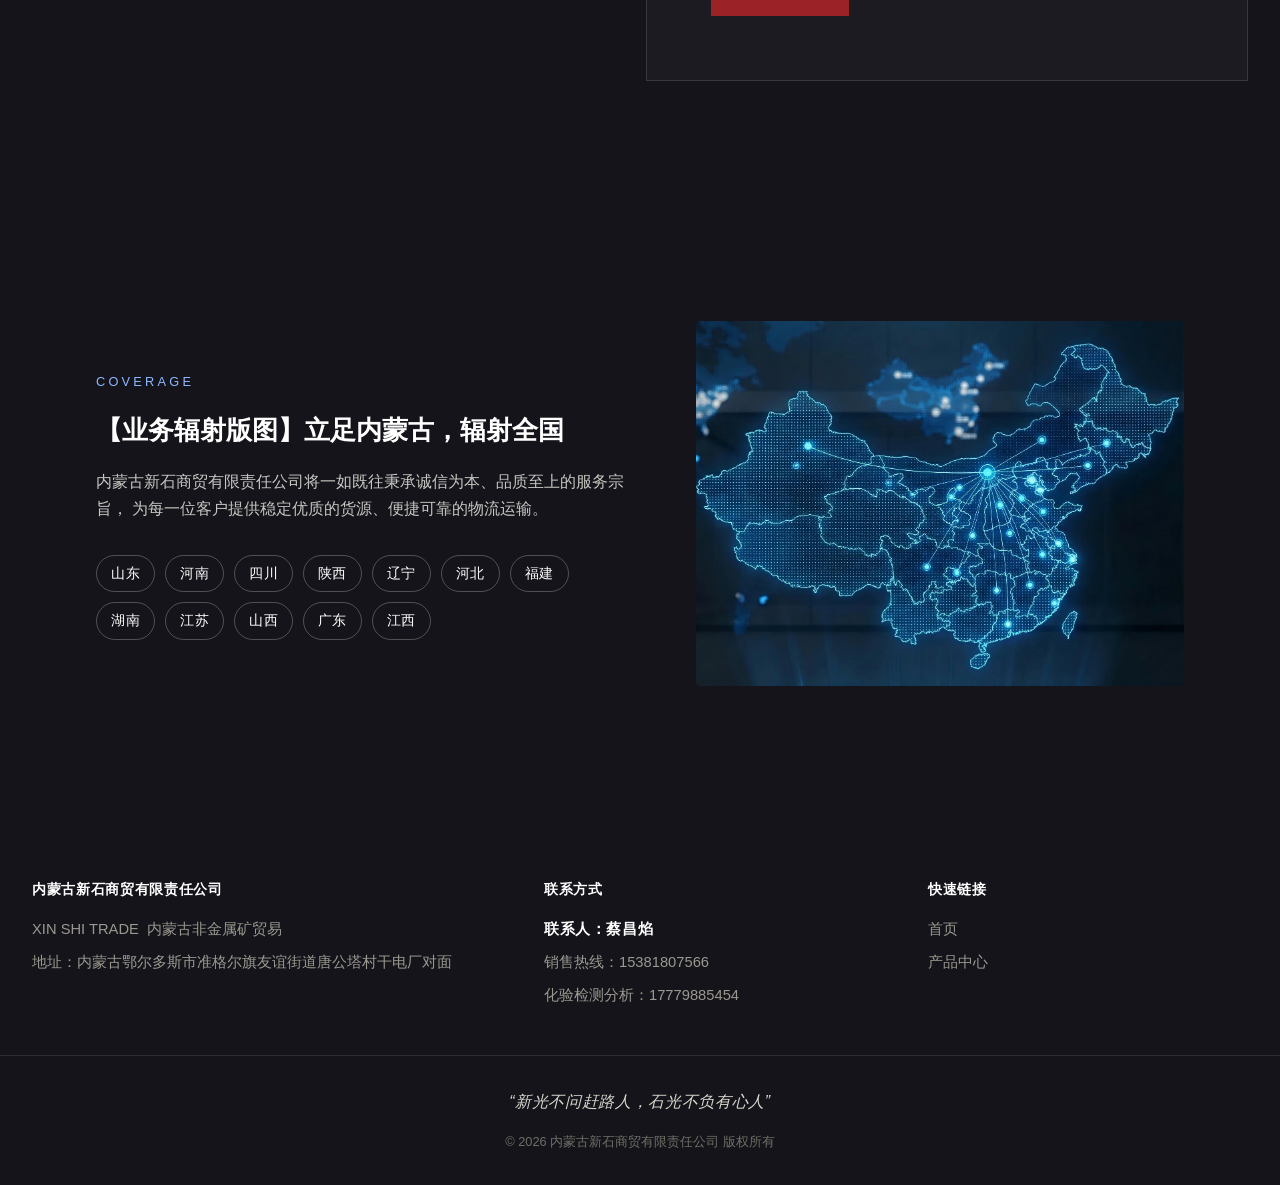
==== commit 12de84fd: "Add fallback posters for videos, clean up JS, and simplify phone labels" ====
--- a/Xinshi_Website/index.html
+++ b/Xinshi_Website/index.html
@@ -30,7 +30,7 @@
 </header>
 
 <section class="hero-video">
-  <video id="heroVideo" autoplay muted playsinline poster="../videos/promo1.png"
+  <video id="heroVideo" autoplay muted loop playsinline poster="../images/ore.jpg"
     webkit-playsinline="true" x5-playsinline="true" x5-video-player-type="h5" x5-video-player-fullscreen="false">
     <source src="../videos/promo1.mp4#t=0.001" type="video/mp4">
   </video>
@@ -165,8 +165,8 @@
           <span class="contact-person-label">专属联系人</span>
           <span class="contact-person-name">蔡昌焰</span>
           <ul class="contact-phone-list">
-            <li><span>联系电话 1</span><a href="tel:15381807566">153 8180 7566</a></li>
-            <li><span>联系电话 2</span><a href="tel:17779885454">177 7988 5454</a></li>
+            <li><span>联系电话</span><a href="tel:15381807566">153 8180 7566</a></li>
+            <li><span>联系电话</span><a href="tel:17779885454">177 7988 5454</a></li>
           </ul>
         </div>
         <img class="contact-qr-code" src="../images/liaison.jpg" alt="蔡昌焰微信二维码">
@@ -282,17 +282,6 @@
     if (heroVideo) heroVideo.play();
   }, { once: true });
 
-  const heroVideo = document.getElementById('heroVideo');
-  if (heroVideo) {
-    heroVideo.currentTime = 3; // 初始跳过前3秒
-    heroVideo.addEventListener('timeupdate', () => {
-      // 当视频快结束时，强行跳回第3秒继续播放，实现完美避开开头的循环
-      if (heroVideo.currentTime >= heroVideo.duration - 0.5) {
-        heroVideo.currentTime = 3;
-        heroVideo.play();
-      }
-    });
-  }
 </script>
 </body>
 </html>
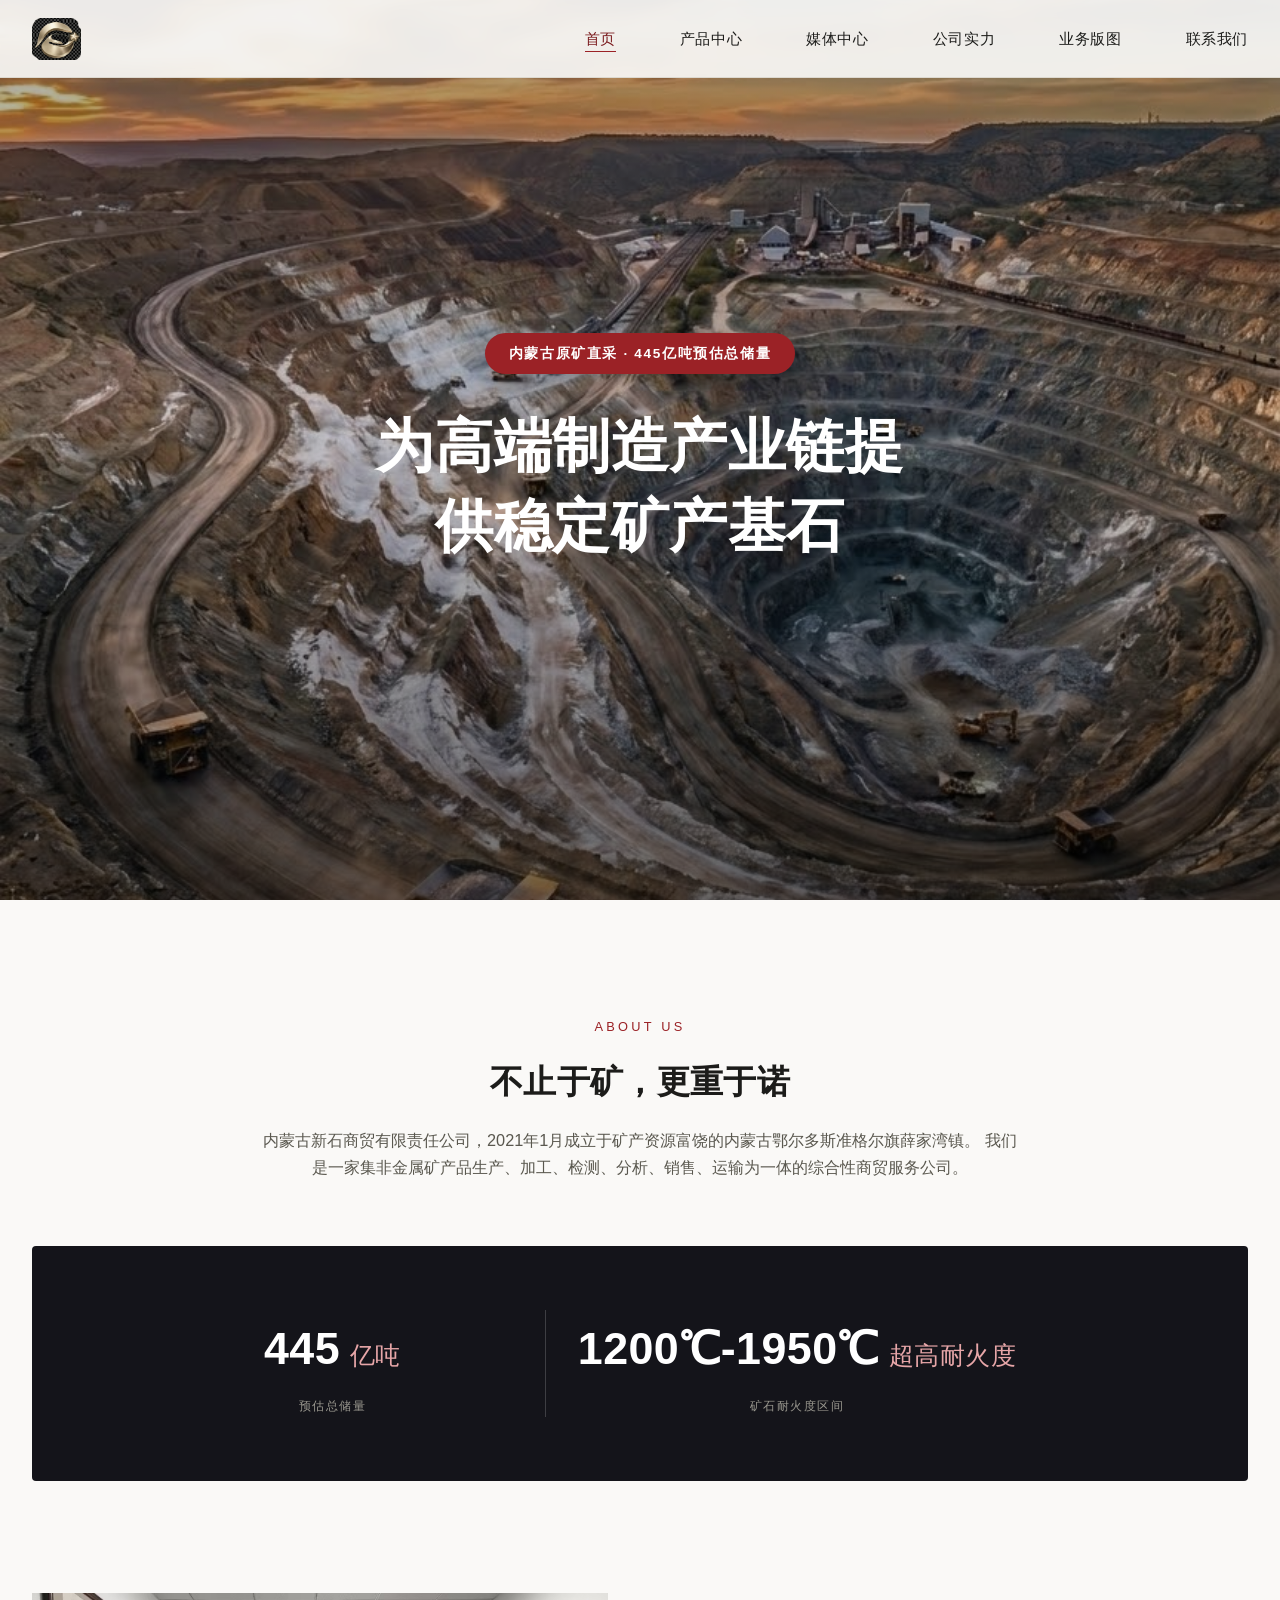
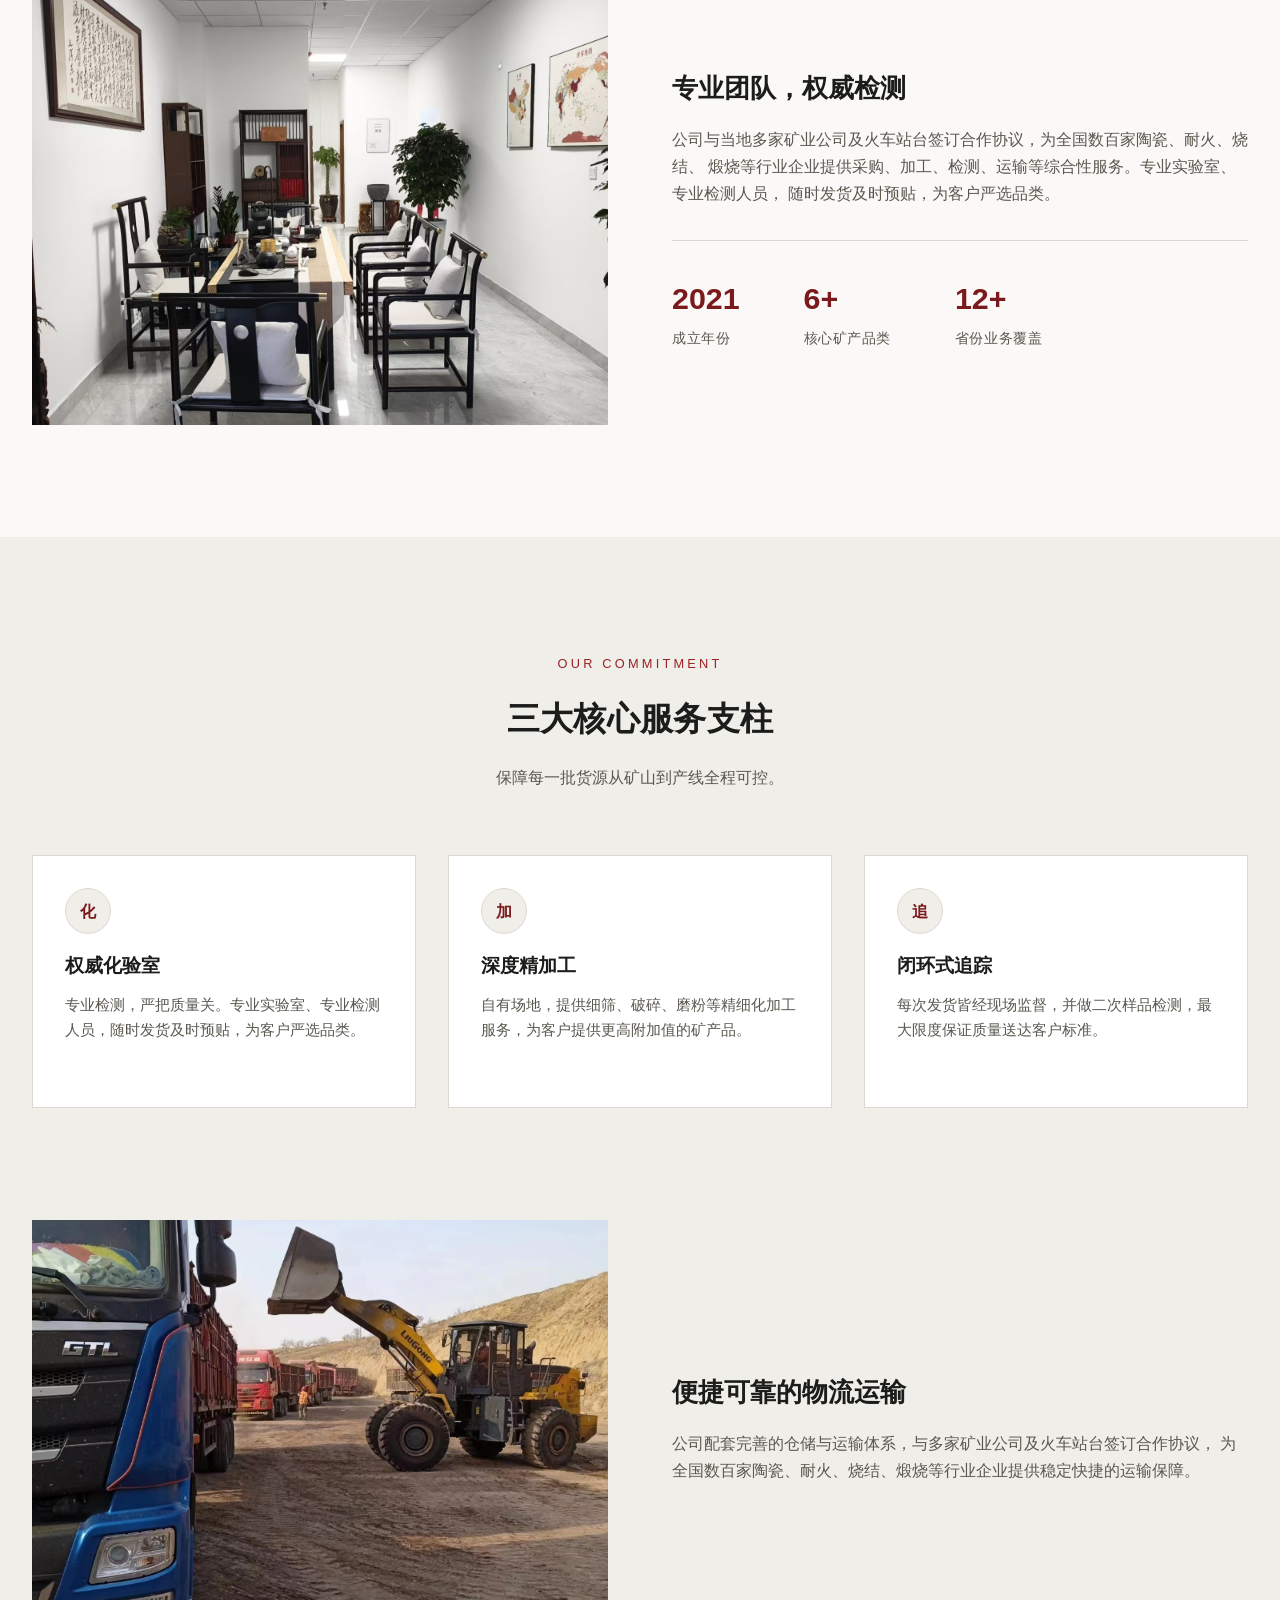
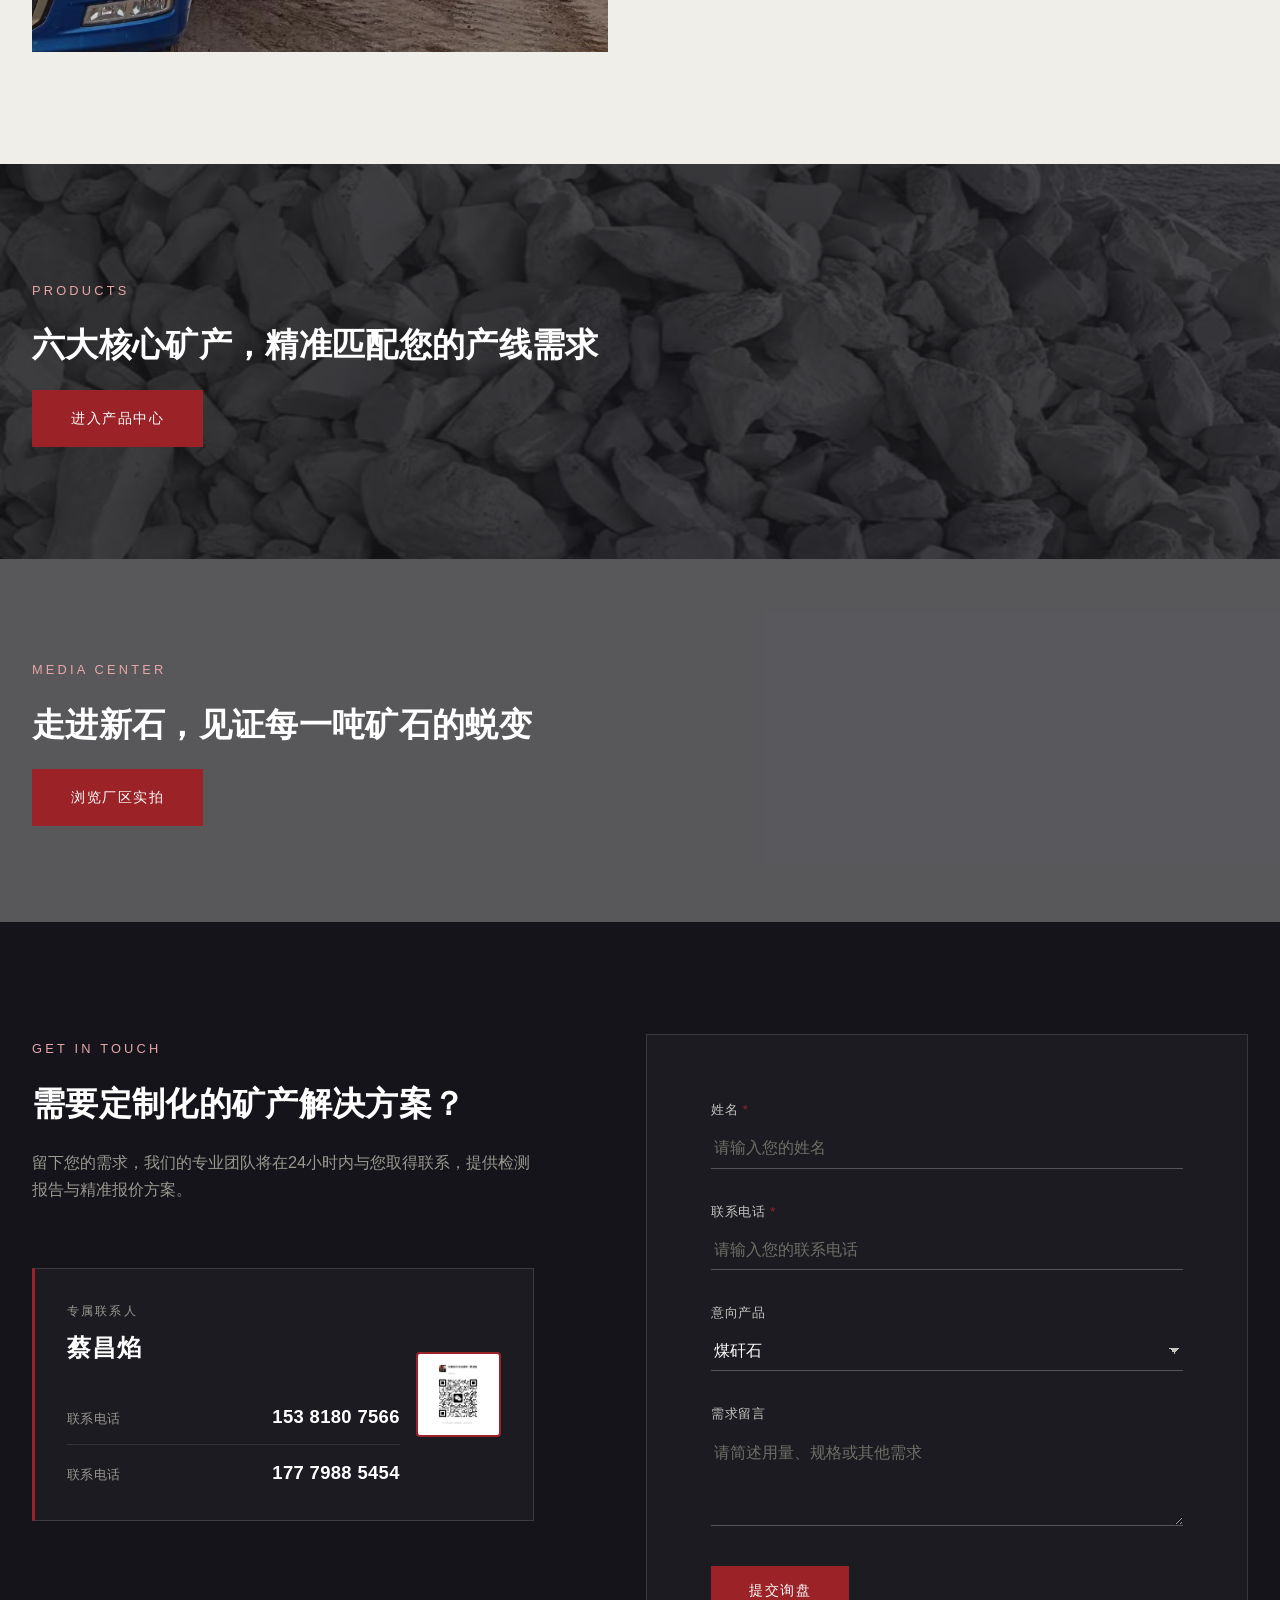
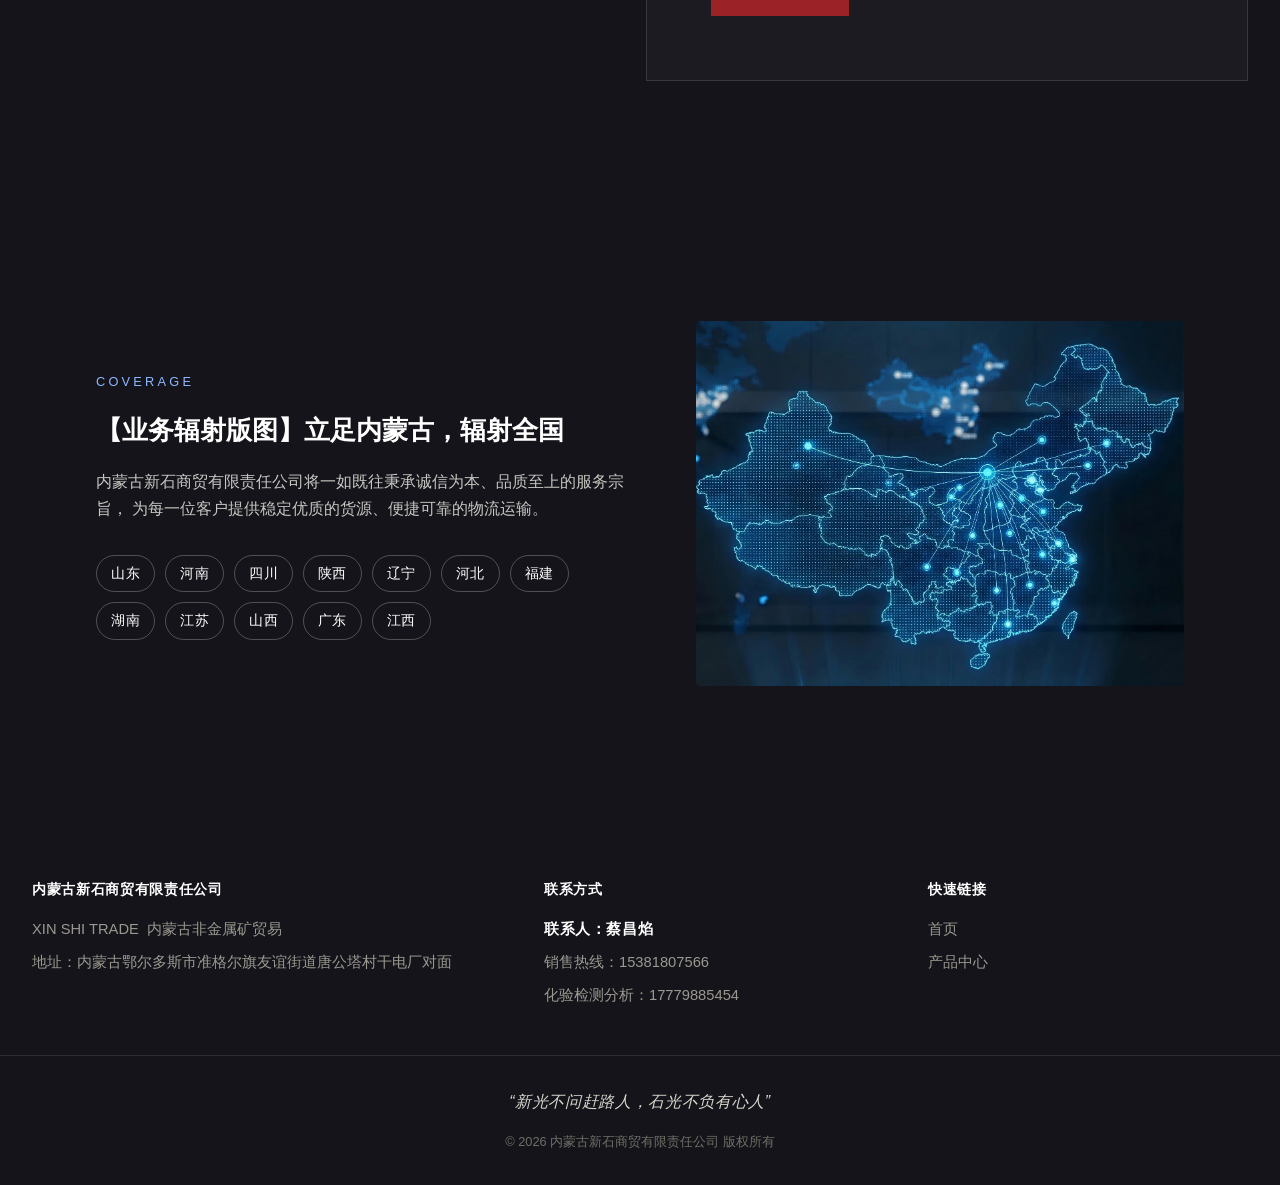
==== commit daa38639: "Simplify hero section to minimalist centered layout" ====
--- a/Xinshi_Website/index.html
+++ b/Xinshi_Website/index.html
@@ -36,10 +36,8 @@
   </video>
   <div class="hero-content">
     <span class="hero-badge">内蒙古原矿直采 · 445亿吨预估总储量</span>
-    <h1 class="hero-title">立足内蒙古，辐射全国<br>为高端制造产业链提供稳定矿产基石</h1>
-    <p class="hero-motto">新光不问赶路人，石光不负有心人</p>
-  </div>
-  <div class="hero-scroll">SCROLL</div>
+    <h1 class="hero-title">为高端制造产业链提供稳定矿产基石</h1>
+  </div>
 </section>
 
 <section id="strength">
--- a/Xinshi_Website/styles.css
+++ b/Xinshi_Website/styles.css
@@ -158,11 +158,10 @@
   height: 100%;
   display: flex;
   flex-direction: column;
-  align-items: flex-start;
-  justify-content: flex-end;
-  text-align: left;
+  align-items: center;
+  justify-content: center;
+  text-align: center;
   padding: 0 var(--space-md);
-  padding-bottom: 15vh;
   color: var(--color-white);
 }
 
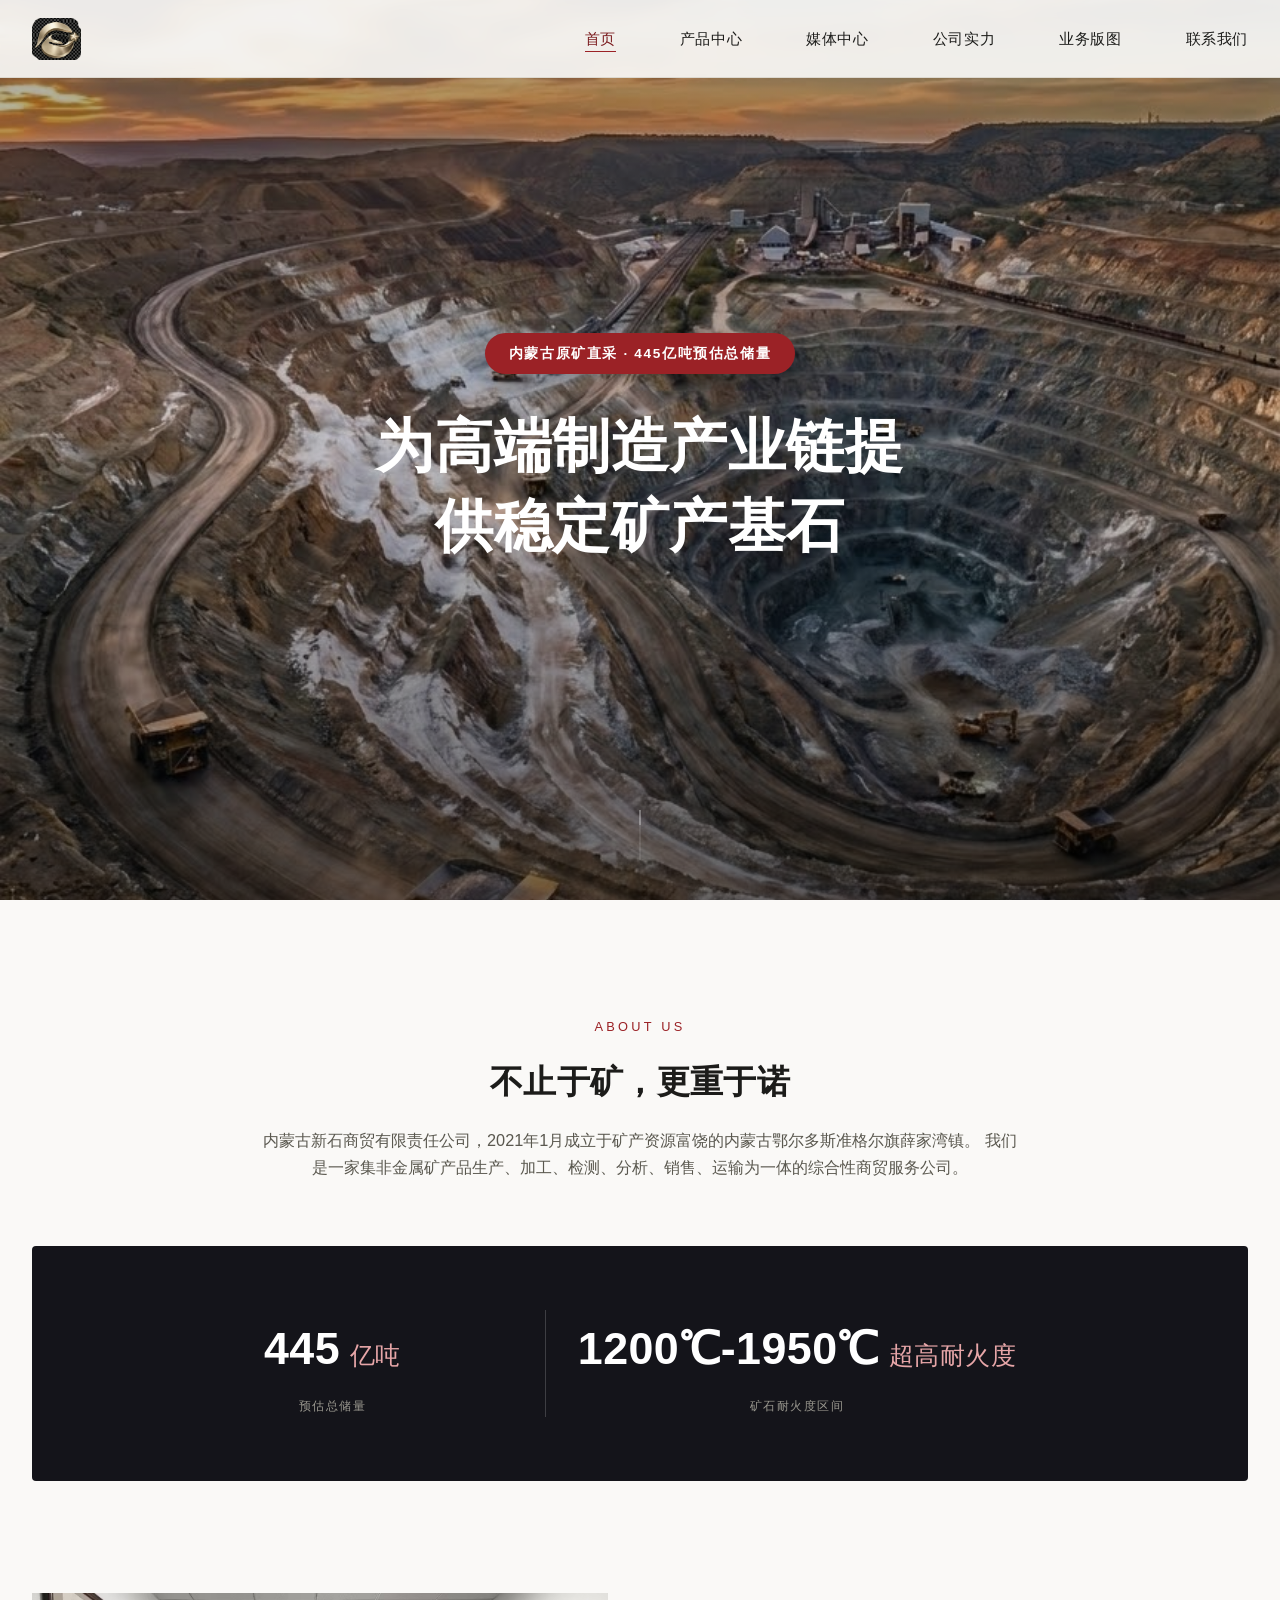
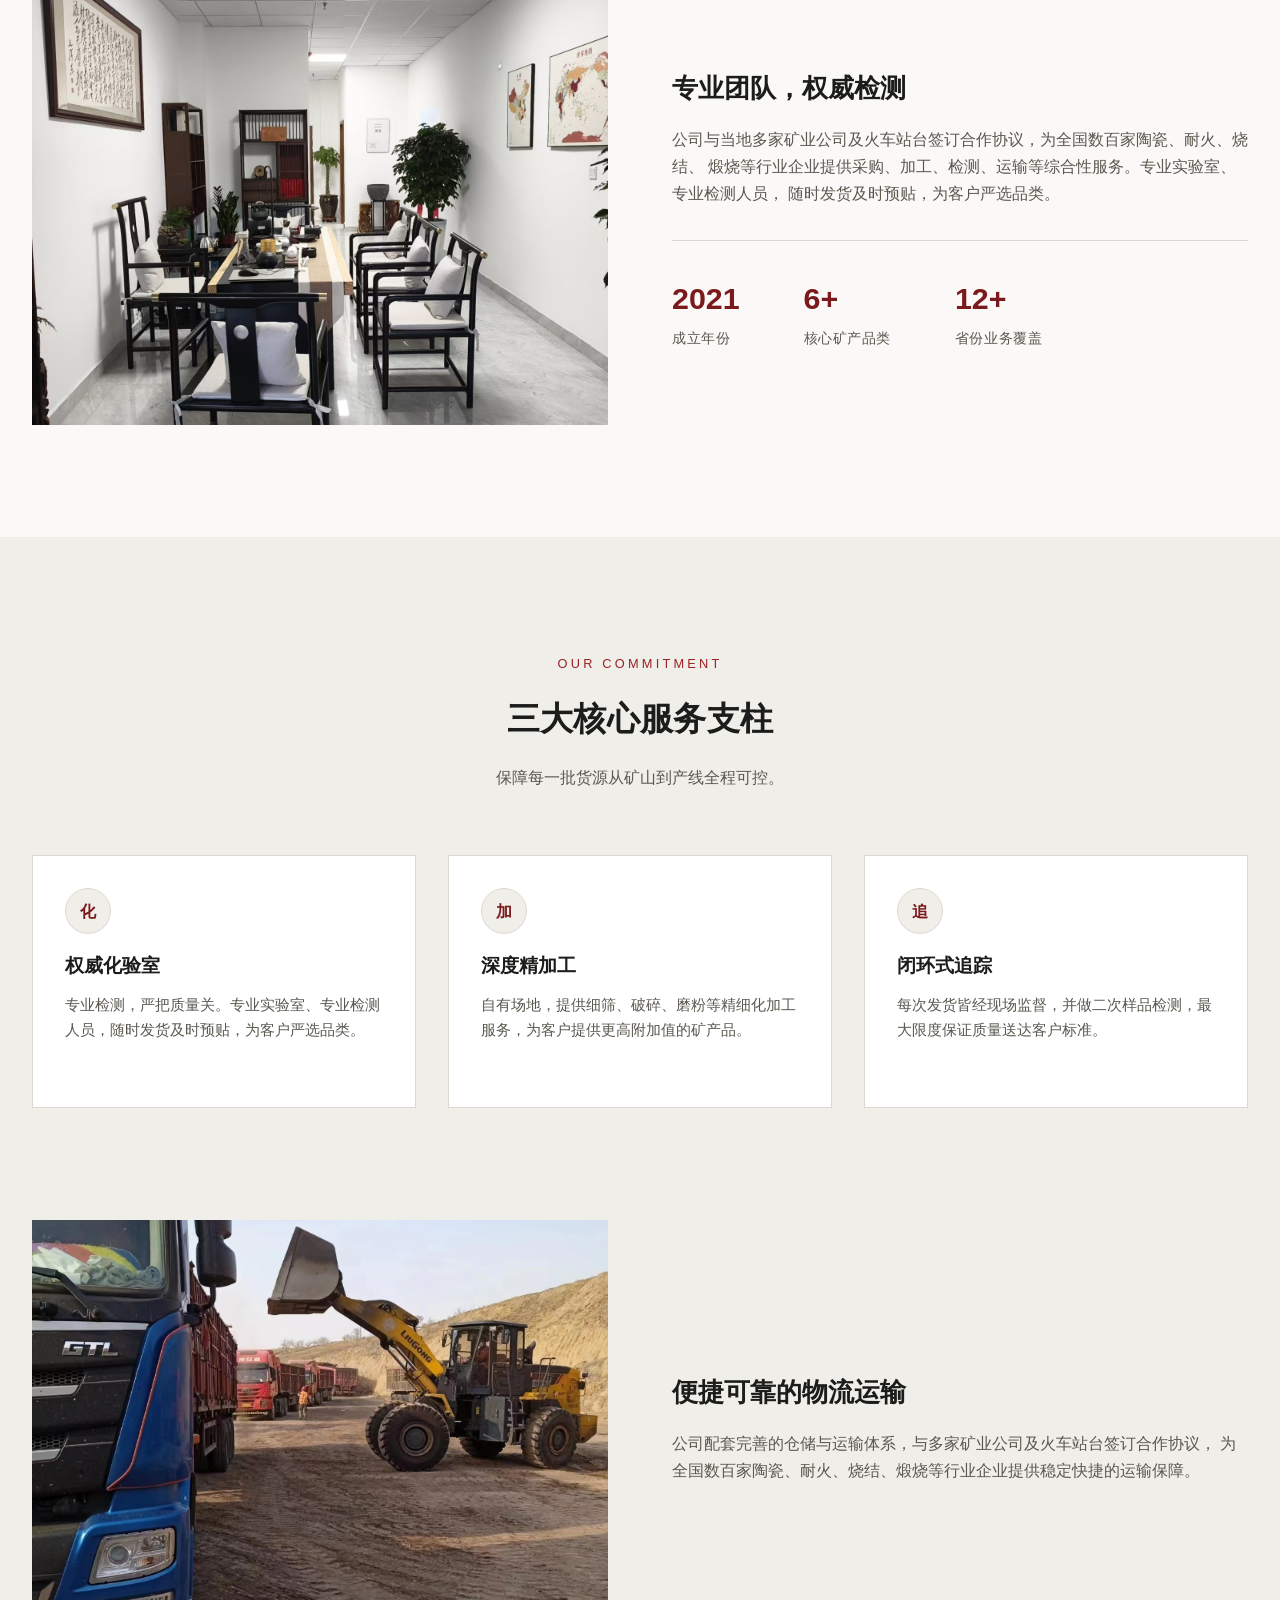
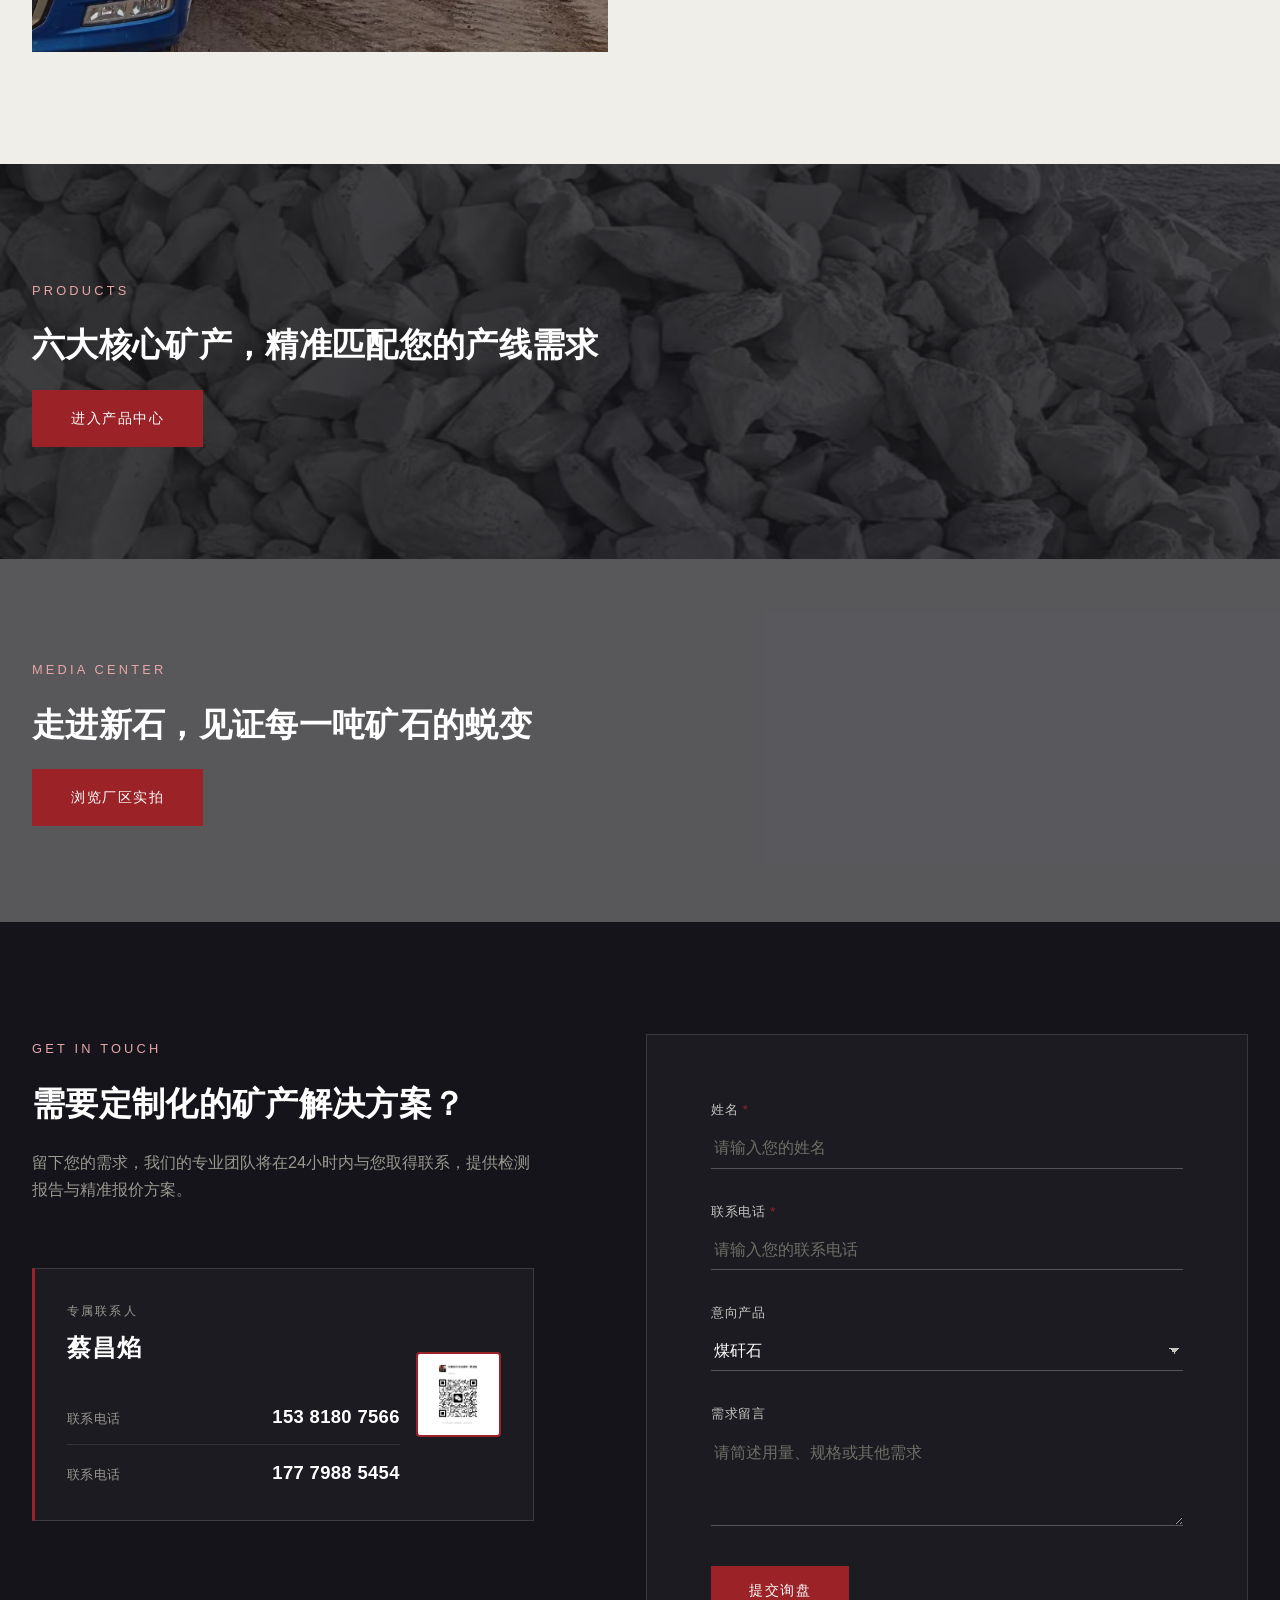
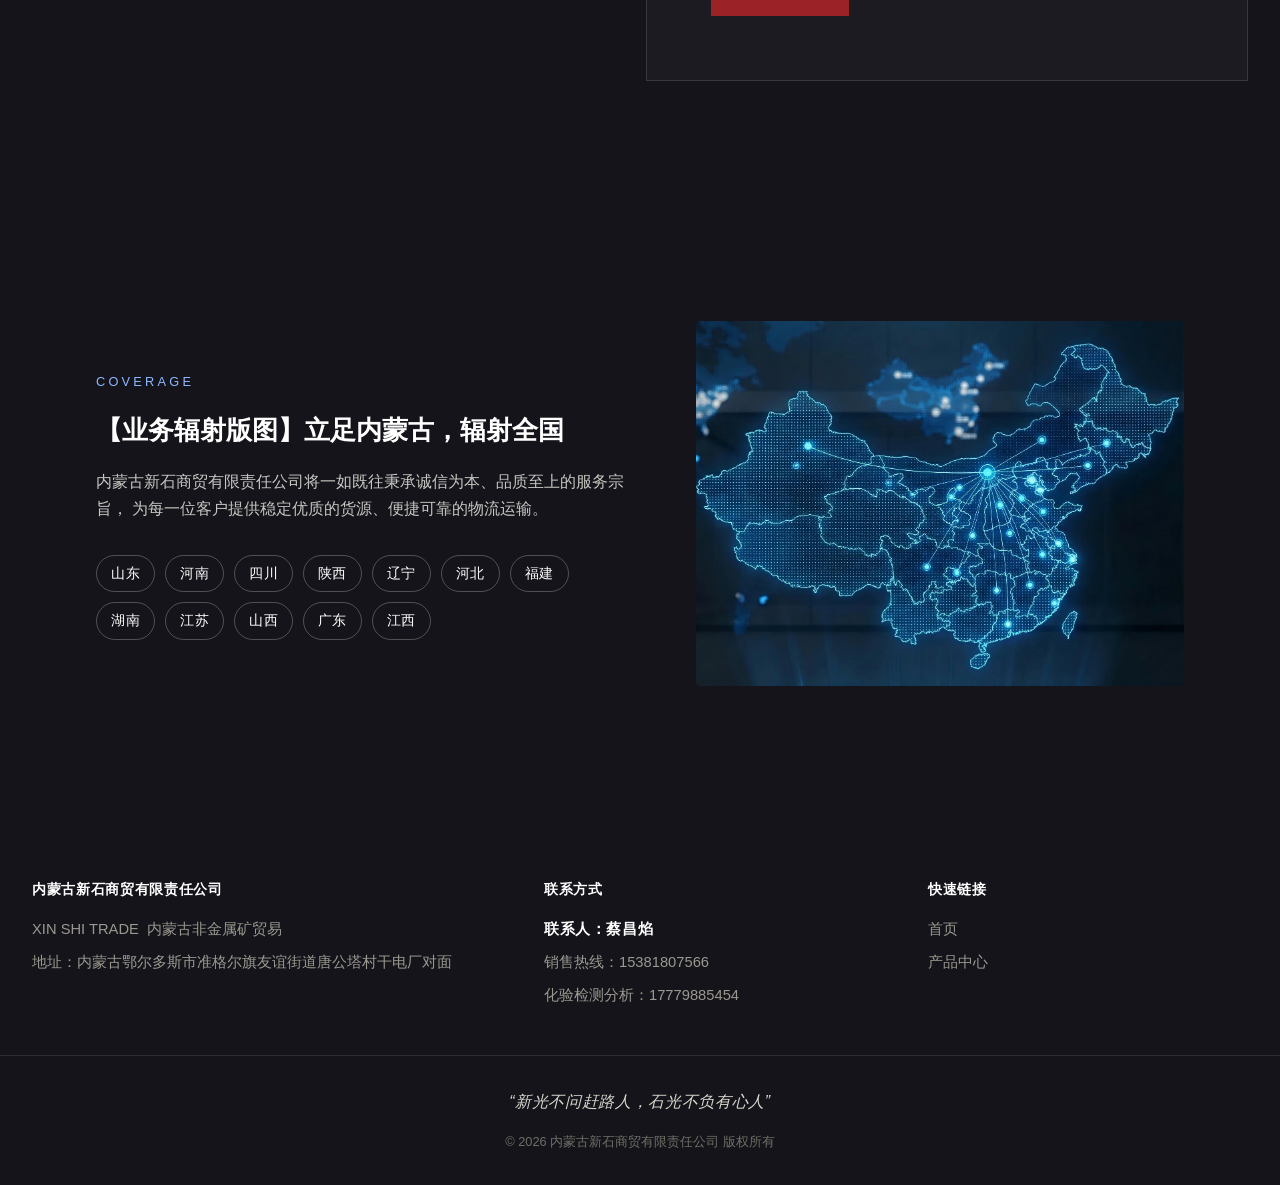
==== commit d4338829: "Add video fallbacks, simplify labels, and add dynamic scroll indicator" ====
--- a/Xinshi_Website/index.html
+++ b/Xinshi_Website/index.html
@@ -38,6 +38,7 @@
     <span class="hero-badge">内蒙古原矿直采 · 445亿吨预估总储量</span>
     <h1 class="hero-title">为高端制造产业链提供稳定矿产基石</h1>
   </div>
+  <div class="minimal-scroll-indicator"></div>
 </section>
 
 <section id="strength">
--- a/Xinshi_Website/styles.css
+++ b/Xinshi_Website/styles.css
@@ -1401,3 +1401,31 @@
     margin-right: 10px;
   }
 }
+
+.minimal-scroll-indicator {
+  position: absolute;
+  bottom: 2.5rem;
+  left: 50%;
+  transform: translateX(-50%);
+  width: 1px;
+  height: 50px;
+  background: rgba(255, 255, 255, 0.2);
+  z-index: 10;
+  overflow: hidden;
+}
+.minimal-scroll-indicator::after {
+  content: "";
+  position: absolute;
+  top: 0;
+  left: 0;
+  width: 100%;
+  height: 15px;
+  background: #ffffff;
+  animation: scrollDrop 1.8s cubic-bezier(0.77, 0, 0.175, 1) infinite;
+}
+@keyframes scrollDrop {
+  0% { transform: translateY(-100%); opacity: 0; }
+  20% { opacity: 1; }
+  80% { opacity: 1; }
+  100% { transform: translateY(350%); opacity: 0; }
+}
